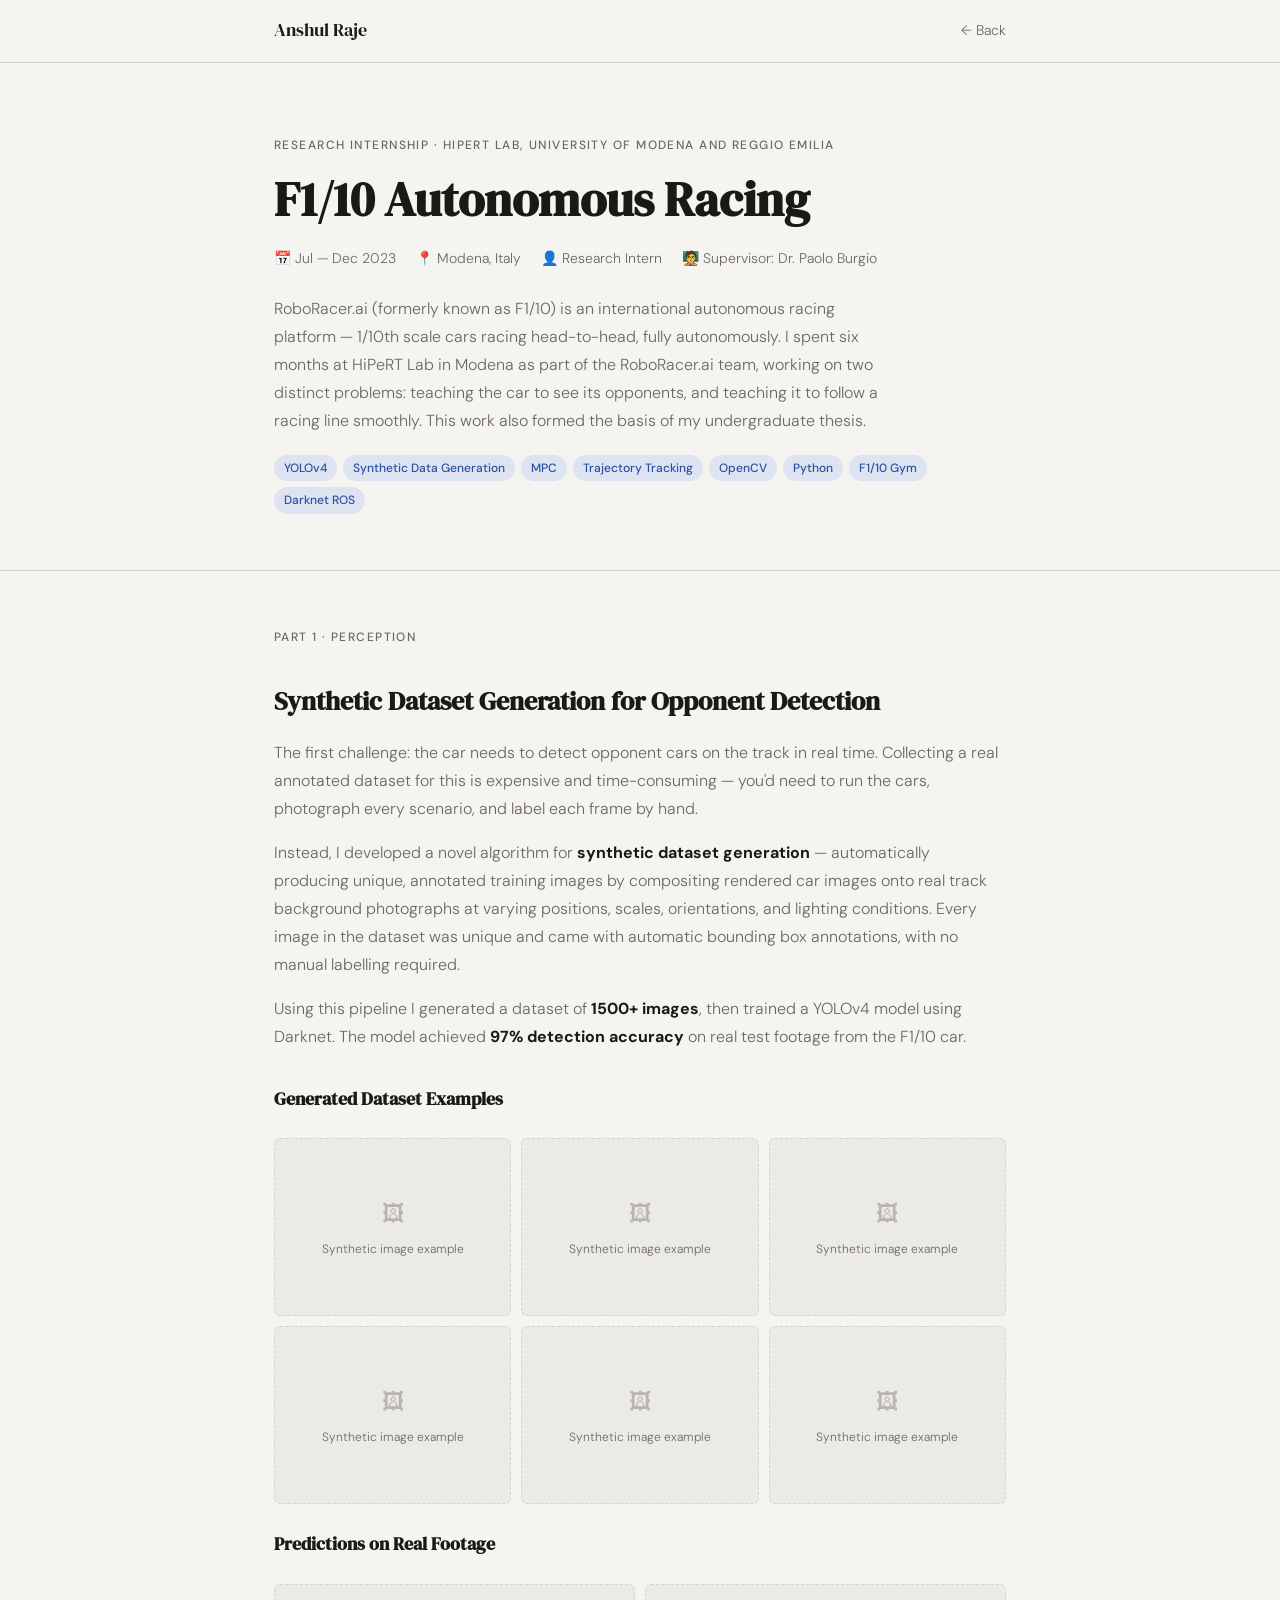
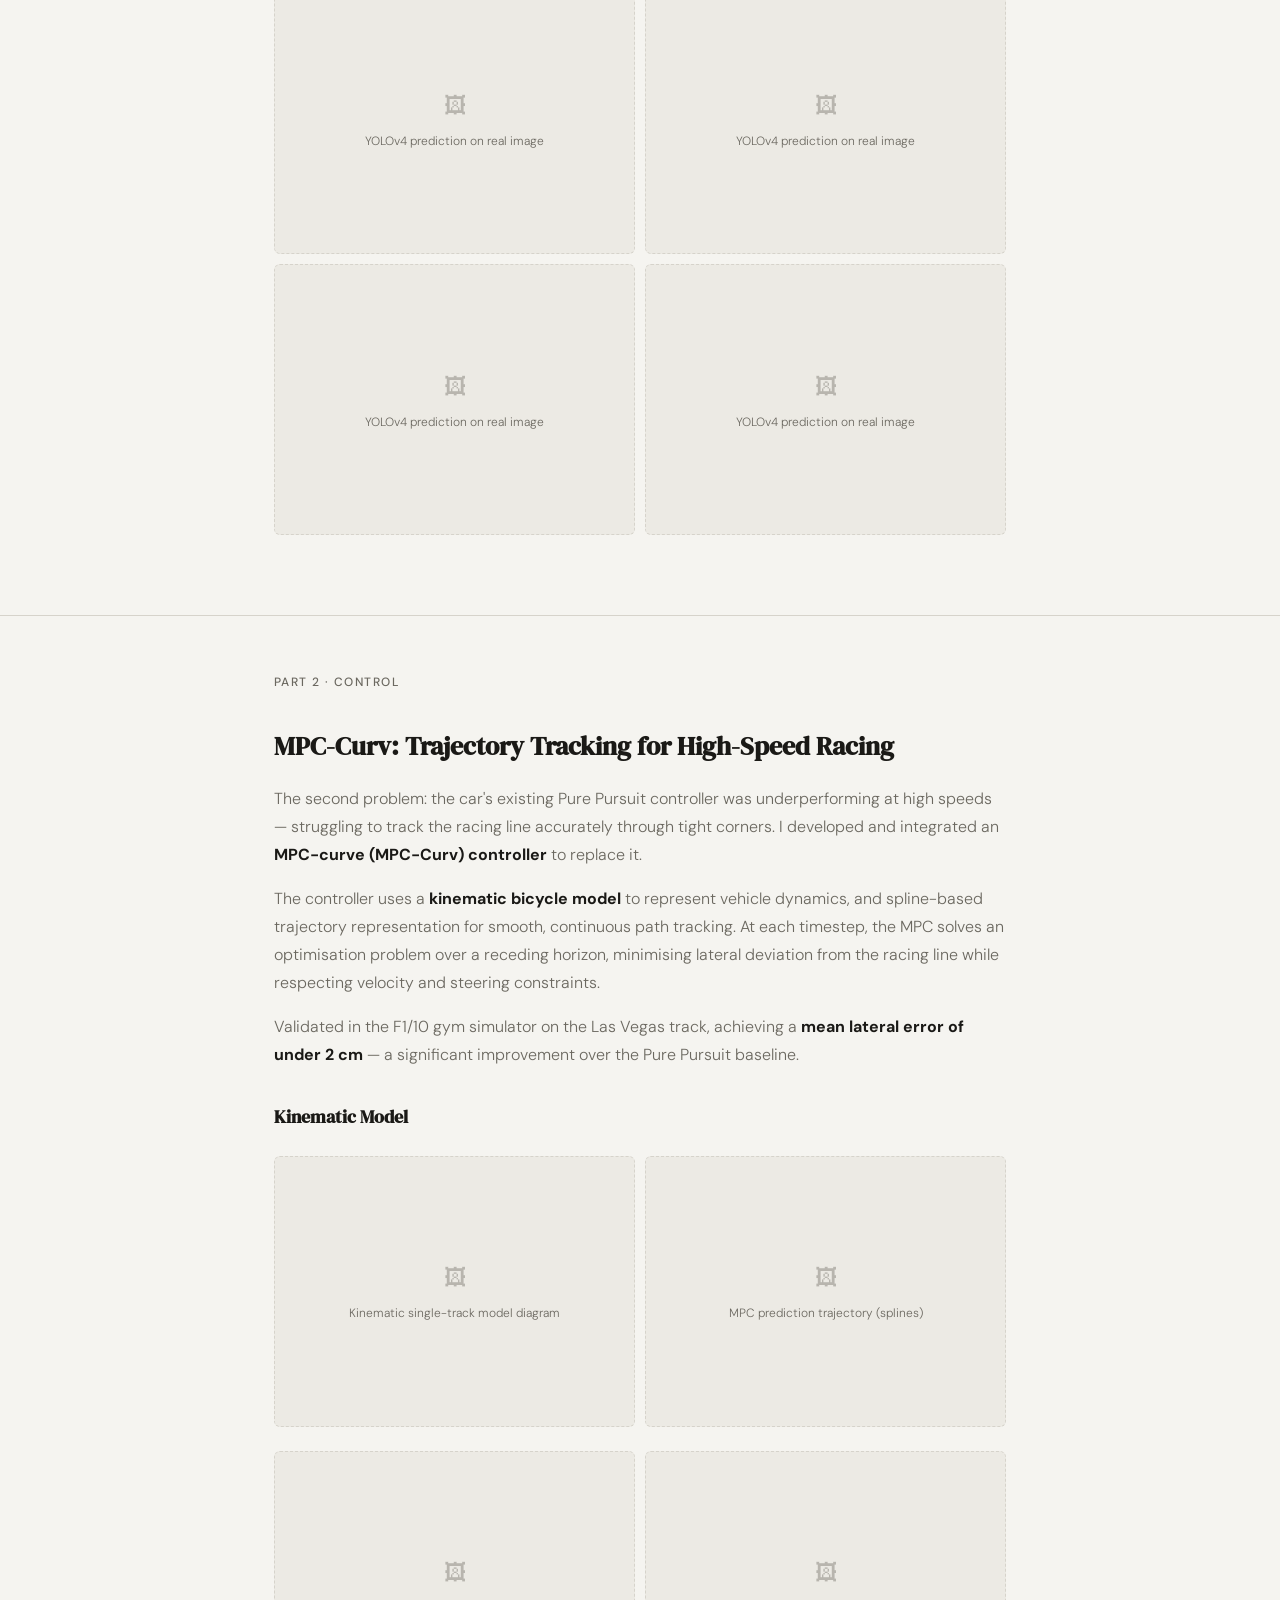
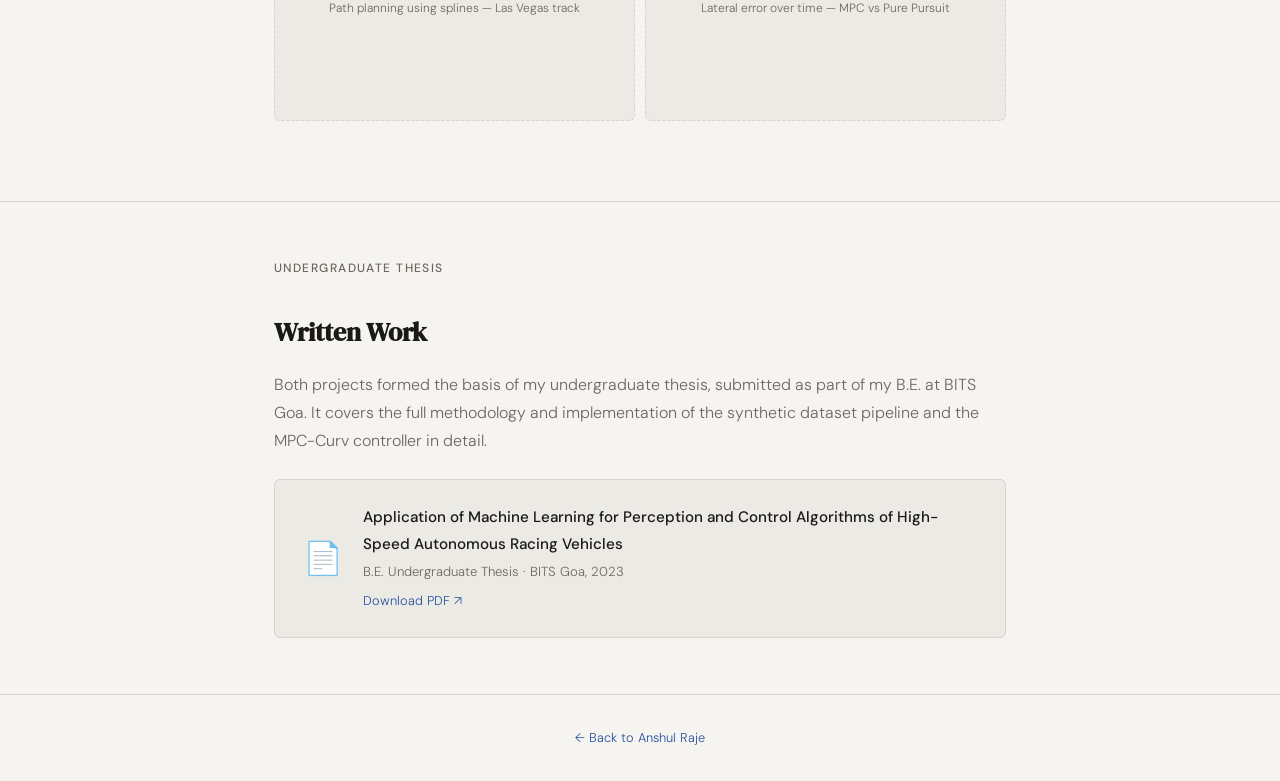
==== f110.html @ ed82abec "chore: add base f110.html" ====
<!DOCTYPE html>
<html lang="en">
<head>
  <meta charset="UTF-8" />
  <meta name="viewport" content="width=device-width, initial-scale=1.0" />
  <title>F1/10 Autonomous Racing · Anshul Raje</title>
  <link rel="preconnect" href="https://fonts.googleapis.com" />
  <link rel="preconnect" href="https://fonts.gstatic.com" crossorigin />
  <link href="https://fonts.googleapis.com/css2?family=DM+Serif+Display:ital@0;1&family=DM+Sans:wght@300;400;500&display=swap" rel="stylesheet" />
  <style>
    :root {
      --bg:       #f5f4f0;
      --surface:  #eceae4;
      --border:   #d6d3cb;
      --text:     #1a1916;
      --muted:    #6b6860;
      --accent:   #2a52a0;
      --accent-h: #1d3d7a;
      --tag-bg:   #dde3f0;
      --tag-fg:   #2a52a0;
      --radius:   6px;
    }
    @media (prefers-color-scheme: dark) {
      :root {
        --bg:       #141412;
        --surface:  #1e1d1a;
        --border:   #2e2d29;
        --text:     #edeae2;
        --muted:    #8a877e;
        --accent:   #6b93e8;
        --accent-h: #8aadf0;
        --tag-bg:   #1e2a42;
        --tag-fg:   #6b93e8;
      }
    }

    *, *::before, *::after { box-sizing: border-box; margin: 0; padding: 0; }
    html { scroll-behavior: smooth; }
    body {
      font-family: 'DM Sans', sans-serif;
      font-weight: 300;
      background: var(--bg);
      color: var(--text);
      line-height: 1.7;
      font-size: 16px;
    }
    a { color: var(--accent); text-decoration: none; }
    a:hover { color: var(--accent-h); text-decoration: underline; }

    .container { max-width: 780px; margin: 0 auto; padding: 0 24px; }

    /* NAV */
    nav {
      position: sticky; top: 0; z-index: 100;
      background: var(--bg);
      border-bottom: 1px solid var(--border);
      padding: 16px 0;
    }
    nav .container { display: flex; align-items: center; justify-content: space-between; }
    .nav-name {
      font-family: 'DM Serif Display', serif;
      font-size: 1.1rem; color: var(--text); text-decoration: none;
    }
    .nav-back { font-size: 0.875rem; color: var(--muted); text-decoration: none; transition: color 0.2s; }
    .nav-back:hover { color: var(--text); text-decoration: none; }

    /* HERO */
    .hero { padding: 72px 0 56px; border-bottom: 1px solid var(--border); }
    .hero-label {
      font-size: 0.75rem; font-weight: 500;
      letter-spacing: 0.12em; text-transform: uppercase;
      color: var(--muted); margin-bottom: 16px;
    }
    .hero h1 {
      font-family: 'DM Serif Display', serif;
      font-size: clamp(2rem, 5vw, 3rem);
      line-height: 1.15; margin-bottom: 20px;
    }
    .hero-meta {
      display: flex; flex-wrap: wrap; gap: 20px;
      font-size: 0.875rem; color: var(--muted); margin-bottom: 24px;
    }
    .hero-desc {
      max-width: 620px; color: var(--muted);
      font-size: 1rem; line-height: 1.75;
    }
    .tags { display: flex; flex-wrap: wrap; gap: 6px; margin-top: 20px; }
    .tag {
      font-size: 0.75rem; font-weight: 500;
      padding: 3px 10px; border-radius: 100px;
      background: var(--tag-bg); color: var(--tag-fg);
    }

    /* SECTIONS */
    section { padding: 56px 0; border-bottom: 1px solid var(--border); }
    .section-label {
      font-size: 0.75rem; font-weight: 500;
      letter-spacing: 0.12em; text-transform: uppercase;
      color: var(--muted); margin-bottom: 32px;
    }
    h2 {
      font-family: 'DM Serif Display', serif;
      font-size: 1.6rem; margin-bottom: 16px; color: var(--text);
    }
    h3 {
      font-family: 'DM Serif Display', serif;
      font-size: 1.15rem; margin-bottom: 10px; color: var(--text);
    }
    p { color: var(--muted); line-height: 1.75; margin-bottom: 16px; }
    p:last-child { margin-bottom: 0; }

    /* MEDIA GRID — 2 col */
    .media-grid {
      display: grid;
      grid-template-columns: 1fr 1fr;
      gap: 10px;
      margin: 24px 0;
    }
    @media (max-width: 520px) { .media-grid { grid-template-columns: 1fr; } }
    .media-grid-3 {
      display: grid;
      grid-template-columns: repeat(3, 1fr);
      gap: 10px;
      margin: 24px 0;
    }
    @media (max-width: 520px) { .media-grid-3 { grid-template-columns: repeat(2, 1fr); } }
    .media-placeholder {
      aspect-ratio: 4/3;
      background: var(--surface);
      border: 1px dashed var(--border);
      border-radius: var(--radius);
      display: flex; flex-direction: column;
      align-items: center; justify-content: center;
      gap: 6px;
      font-size: 0.75rem; color: var(--muted);
      text-align: center; padding: 16px;
    }
    .media-placeholder span { font-size: 1.4rem; opacity: 0.4; }
    .media-img {
      width: 100%; border-radius: var(--radius);
      border: 1px solid var(--border);
      object-fit: cover;
    }
    .media-caption {
      font-size: 0.78rem; color: var(--muted);
      text-align: center; margin-top: -4px; margin-bottom: 0;
      font-style: italic;
    }

    /* THESIS CARD */
    .thesis-card {
      display: flex; align-items: center; gap: 20px;
      background: var(--surface);
      border: 1px solid var(--border);
      border-radius: var(--radius);
      padding: 24px 28px;
      text-decoration: none; color: var(--text);
      transition: border-color 0.2s;
      margin-top: 24px;
    }
    .thesis-card:hover { border-color: var(--accent); text-decoration: none; color: var(--text); }
    .thesis-icon { font-size: 2rem; flex-shrink: 0; }
    .thesis-body {}
    .thesis-title { font-weight: 500; font-size: 0.95rem; color: var(--text); margin-bottom: 4px; }
    .thesis-sub { font-size: 0.82rem; color: var(--muted); margin: 0; }
    .thesis-link { font-size: 0.8rem; color: var(--accent); margin-top: 6px; margin-bottom: 0; }

    /* FOOTER */
    footer { padding: 32px 0; text-align: center; font-size: 0.8rem; color: var(--muted); }
  </style>
</head>
<body>

  <!-- NAV -->
  <nav>
    <div class="container">
      <a href="index.html" class="nav-name">Anshul Raje</a>
      <a href="index.html" class="nav-back">← Back</a>
    </div>
  </nav>

  <!-- HERO -->
  <div class="hero">
    <div class="container">
      <p class="hero-label">Research Internship · HiPeRT Lab, University of Modena and Reggio Emilia</p>
      <h1>F1/10 Autonomous Racing</h1>
      <div class="hero-meta">
        <span>📅 Jul — Dec 2023</span>
        <span>📍 Modena, Italy</span>
        <span>👤 Research Intern</span>
        <span>🧑‍🏫 Supervisor: Dr. Paolo Burgio</span>
      </div>
      <p class="hero-desc">
        RoboRacer.ai (formerly known as F1/10) is an international autonomous racing platform — 1/10th scale cars racing
        head-to-head, fully autonomously. I spent six months at HiPeRT Lab in Modena as
        part of the RoboRacer.ai team, working on two distinct problems: teaching the car
        to see its opponents, and teaching it to follow a racing line smoothly. This work
        also formed the basis of my undergraduate thesis.
      </p>
      <div class="tags">
        <span class="tag">YOLOv4</span>
        <span class="tag">Synthetic Data Generation</span>
        <span class="tag">MPC</span>
        <span class="tag">Trajectory Tracking</span>
        <span class="tag">OpenCV</span>
        <span class="tag">Python</span>
        <span class="tag">F1/10 Gym</span>
        <span class="tag">Darknet ROS</span>
      </div>
    </div>
  </div>

  <!-- SYNTHETIC DATASET -->
  <section id="perception">
    <div class="container">
      <p class="section-label">Part 1 · Perception</p>
      <h2>Synthetic Dataset Generation for Opponent Detection</h2>
      <p>
        The first challenge: the car needs to detect opponent cars on the track in real time.
        Collecting a real annotated dataset for this is expensive and time-consuming —
        you'd need to run the cars, photograph every scenario, and label each frame by hand.
      </p>
      <p>
        Instead, I developed a novel algorithm for <strong style="color:var(--text)">synthetic dataset generation</strong> —
        automatically producing unique, annotated training images by compositing rendered car
        images onto real track background photographs at varying positions, scales, orientations,
        and lighting conditions. Every image in the dataset was unique and came with automatic
        bounding box annotations, with no manual labelling required.
      </p>
      <p>
        Using this pipeline I generated a dataset of <strong style="color:var(--text)">1500+ images</strong>,
        then trained a YOLOv4 model using Darknet. The model achieved
        <strong style="color:var(--text)">97% detection accuracy</strong> on real test footage from the F1/10 car.
      </p>

      <h3 style="margin-top: 32px;">Generated Dataset Examples</h3>
      <div class="media-grid-3">
        <!-- Replace with: <img src="assets/images/f110/synth_1.jpg" alt="..." class="media-img"> -->
        <div class="media-placeholder"><span>🖼</span>Synthetic image example</div>
        <div class="media-placeholder"><span>🖼</span>Synthetic image example</div>
        <div class="media-placeholder"><span>🖼</span>Synthetic image example</div>
        <div class="media-placeholder"><span>🖼</span>Synthetic image example</div>
        <div class="media-placeholder"><span>🖼</span>Synthetic image example</div>
        <div class="media-placeholder"><span>🖼</span>Synthetic image example</div>
      </div>

      <h3>Predictions on Real Footage</h3>
      <div class="media-grid">
        <!-- Replace with real prediction images -->
        <div class="media-placeholder"><span>🖼</span>YOLOv4 prediction on real image</div>
        <div class="media-placeholder"><span>🖼</span>YOLOv4 prediction on real image</div>
        <div class="media-placeholder"><span>🖼</span>YOLOv4 prediction on real image</div>
        <div class="media-placeholder"><span>🖼</span>YOLOv4 prediction on real image</div>
      </div>
    </div>
  </section>

  <!-- MPC -->
  <section id="control">
    <div class="container">
      <p class="section-label">Part 2 · Control</p>
      <h2>MPC-Curv: Trajectory Tracking for High-Speed Racing</h2>
      <p>
        The second problem: the car's existing Pure Pursuit controller was underperforming
        at high speeds — struggling to track the racing line accurately through tight corners.
        I developed and integrated an <strong style="color:var(--text)">MPC-curve (MPC-Curv) controller</strong>
        to replace it.
      </p>
      <p>
        The controller uses a <strong style="color:var(--text)">kinematic bicycle model</strong> to
        represent vehicle dynamics, and spline-based trajectory representation for smooth,
        continuous path tracking. At each timestep, the MPC solves an optimisation problem
        over a receding horizon, minimising lateral deviation from the racing line while
        respecting velocity and steering constraints.
      </p>
      <p>
        Validated in the F1/10 gym simulator on the Las Vegas track, achieving a
        <strong style="color:var(--text)">mean lateral error of under 2 cm</strong> — a significant
        improvement over the Pure Pursuit baseline.
      </p>

      <h3 style="margin-top: 32px;">Kinematic Model</h3>
      <div class="media-grid">
        <!-- Replace with: <img src="assets/images/f110/kinematic_model.png" alt="Kinematic bicycle model" class="media-img"> -->
        <div class="media-placeholder"><span>🖼</span>Kinematic single-track model diagram</div>
        <div class="media-placeholder"><span>🖼</span>MPC prediction trajectory (splines)</div>
      </div>
      <div class="media-grid">
        <div>
          <div class="media-placeholder"><span>🖼</span>Path planning using splines — Las Vegas track</div>
        </div>
        <div>
          <div class="media-placeholder"><span>🖼</span>Lateral error over time — MPC vs Pure Pursuit</div>
        </div>
      </div>
    </div>
  </section>

  <!-- THESIS -->
  <section id="thesis">
    <div class="container">
      <p class="section-label">Undergraduate Thesis</p>
      <h2>Written Work</h2>
      <p>
        Both projects formed the basis of my undergraduate thesis, submitted as part of my
        B.E. at BITS Goa. It covers the full methodology and implementation of the
        synthetic dataset pipeline and the MPC-Curv controller in detail.
      </p>
      <a href="https://anshulraje.weebly.com/uploads/1/4/3/4/143447269/thesis_report_2020aats1024g.pdf"
         target="_blank" class="thesis-card">
        <div class="thesis-icon">📄</div>
        <div class="thesis-body">
          <p class="thesis-title">Application of Machine Learning for Perception and Control Algorithms of High-Speed Autonomous Racing Vehicles</p>
          <p class="thesis-sub">B.E. Undergraduate Thesis · BITS Goa, 2023</p>
          <p class="thesis-link">Download PDF ↗</p>
        </div>
      </a>
    </div>
  </section>

  <!-- FOOTER -->
  <footer>
    <div class="container">
      <p><a href="index.html">← Back to Anshul Raje</a></p>
    </div>
  </footer>

</body>
</html>
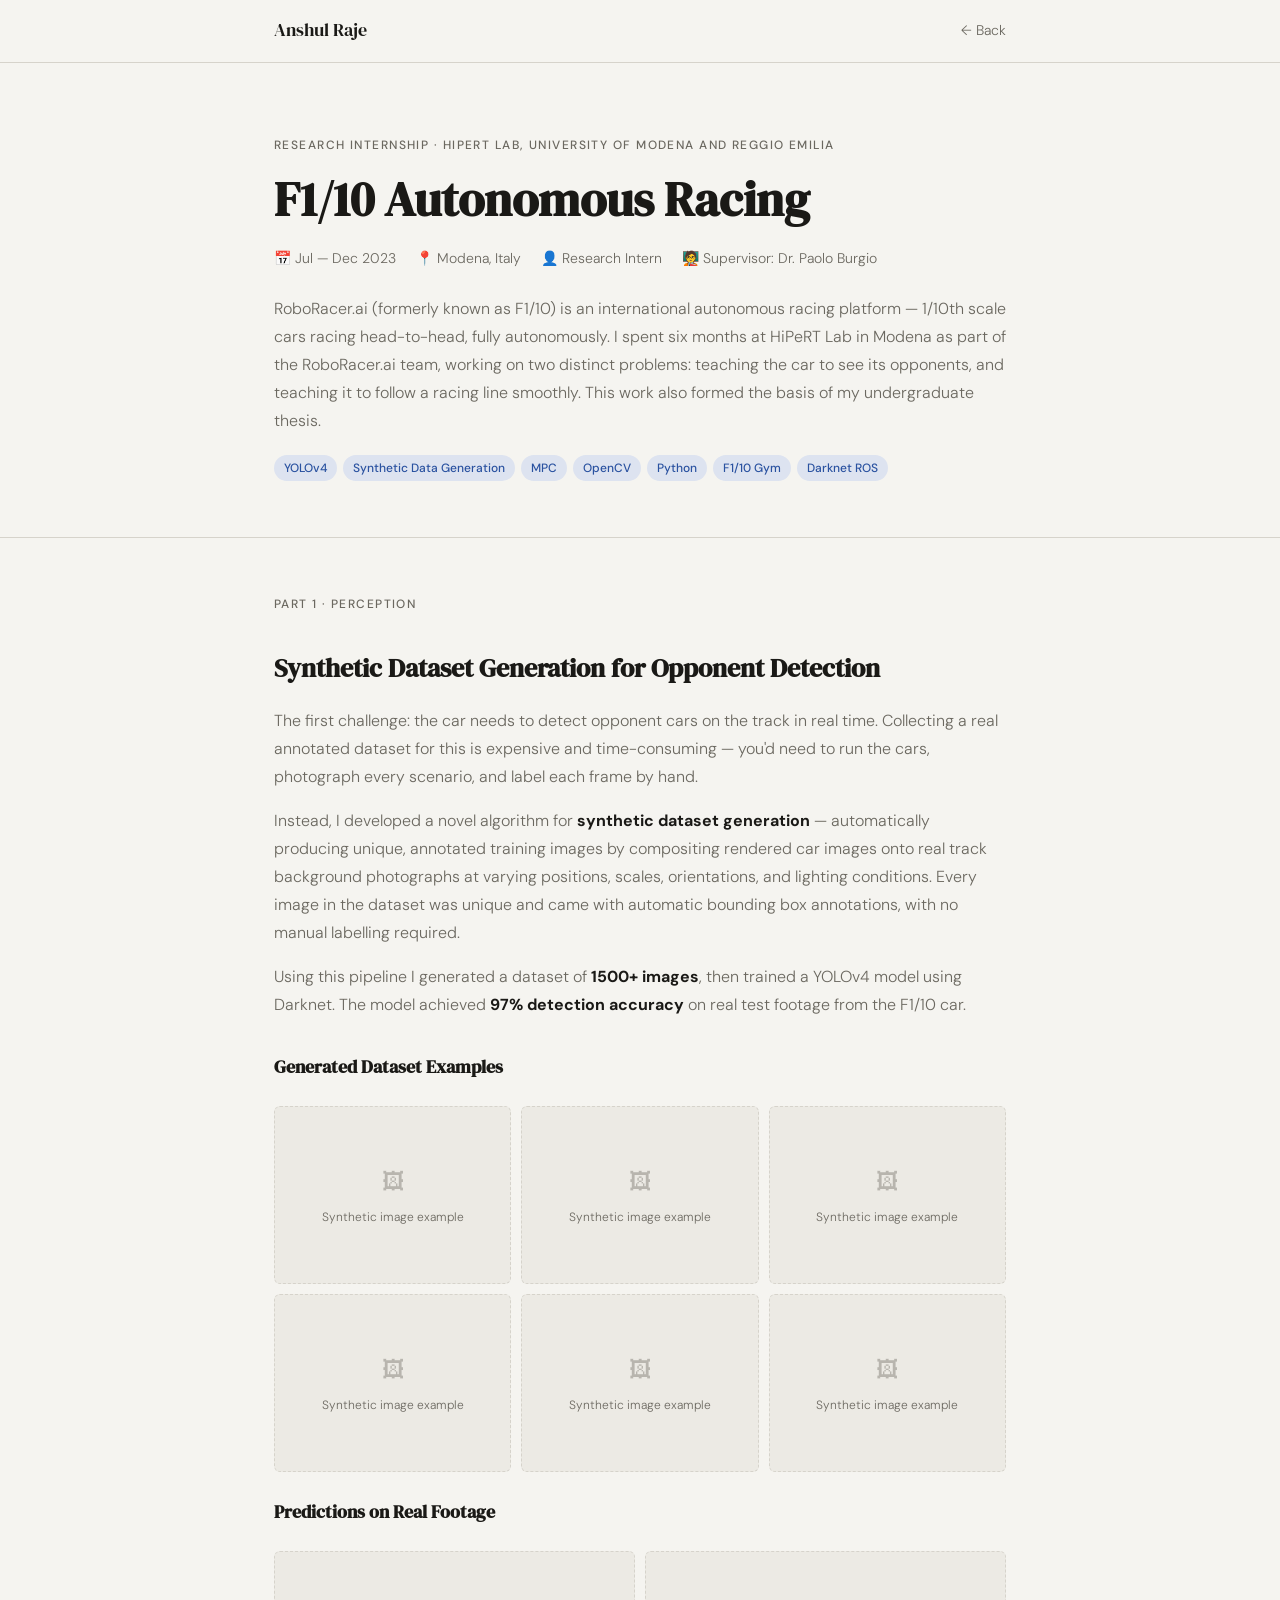
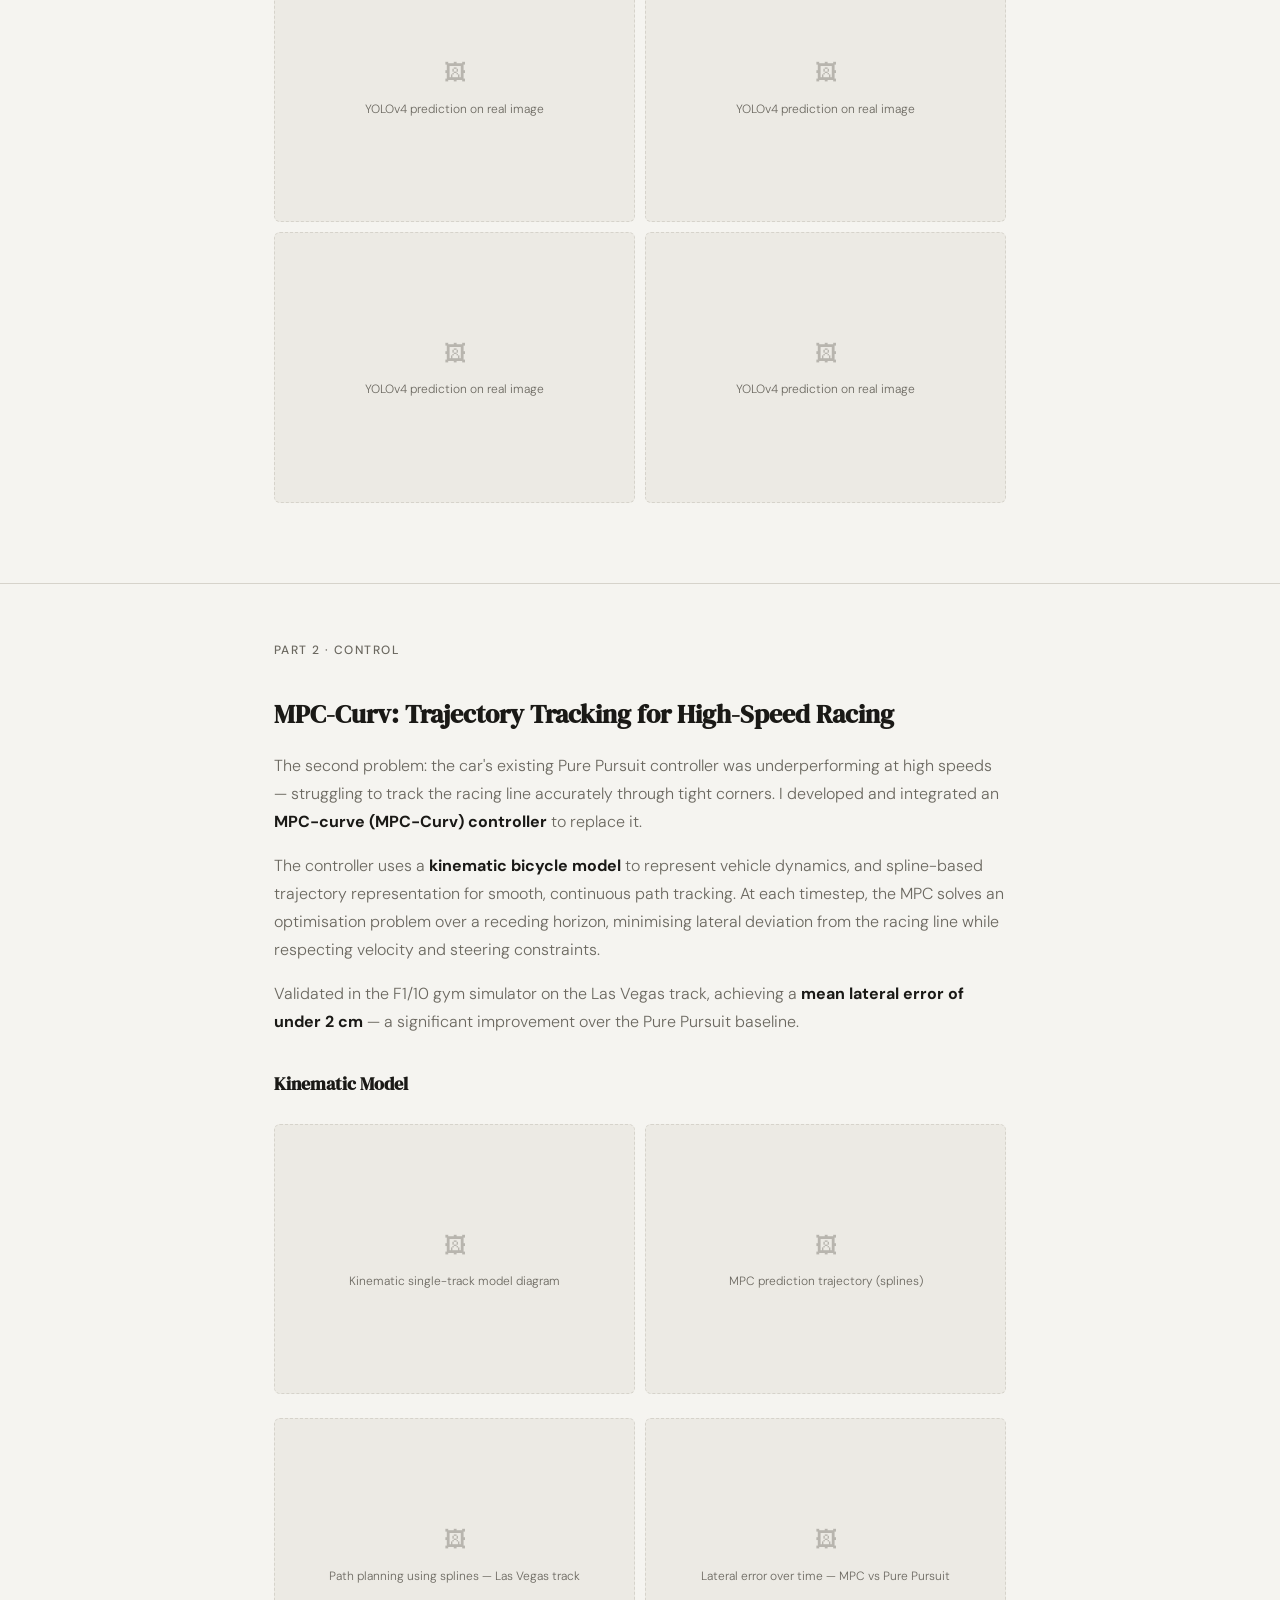
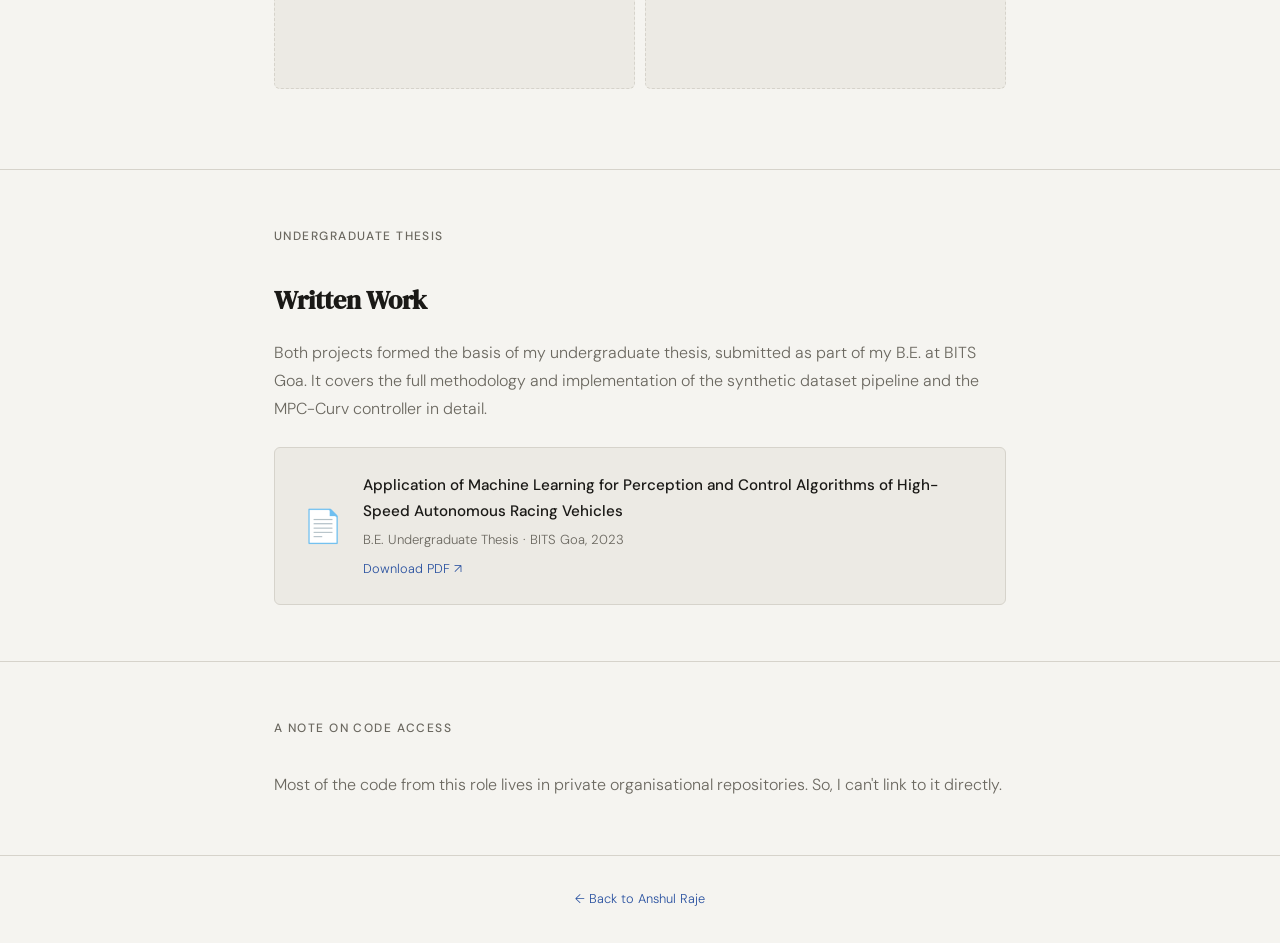
==== commit 53112f14: "chore: add base strider.html chore: update hero, add code access footnote and latest resume" ====
--- a/f110.html
+++ b/f110.html
@@ -81,7 +81,7 @@
       font-size: 0.875rem; color: var(--muted); margin-bottom: 24px;
     }
     .hero-desc {
-      max-width: 620px; color: var(--muted);
+      max-width: 780px; color: var(--muted);
       font-size: 1rem; line-height: 1.75;
     }
     .tags { display: flex; flex-wrap: wrap; gap: 6px; margin-top: 20px; }
@@ -201,7 +201,6 @@
         <span class="tag">YOLOv4</span>
         <span class="tag">Synthetic Data Generation</span>
         <span class="tag">MPC</span>
-        <span class="tag">Trajectory Tracking</span>
         <span class="tag">OpenCV</span>
         <span class="tag">Python</span>
         <span class="tag">F1/10 Gym</span>
@@ -306,7 +305,7 @@
         B.E. at BITS Goa. It covers the full methodology and implementation of the
         synthetic dataset pipeline and the MPC-Curv controller in detail.
       </p>
-      <a href="https://anshulraje.weebly.com/uploads/1/4/3/4/143447269/thesis_report_2020aats1024g.pdf"
+      <a href="assets/f110/docs/thesis_report_2020aats1024g.pdf"
          target="_blank" class="thesis-card">
         <div class="thesis-icon">📄</div>
         <div class="thesis-body">
@@ -318,6 +317,17 @@
     </div>
   </section>
 
+  <!-- FOOTNOTE -->
+  <section id="note">
+    <div class="container">
+      <p class="section-label">A Note on Code Access</p>
+      <p style="max-width: 780px;">
+        Most of the code from this role lives in private organisational repositories. So, I can't 
+        link to it directly.
+      </p>
+    </div>
+  </section>
+
   <!-- FOOTER -->
   <footer>
     <div class="container">
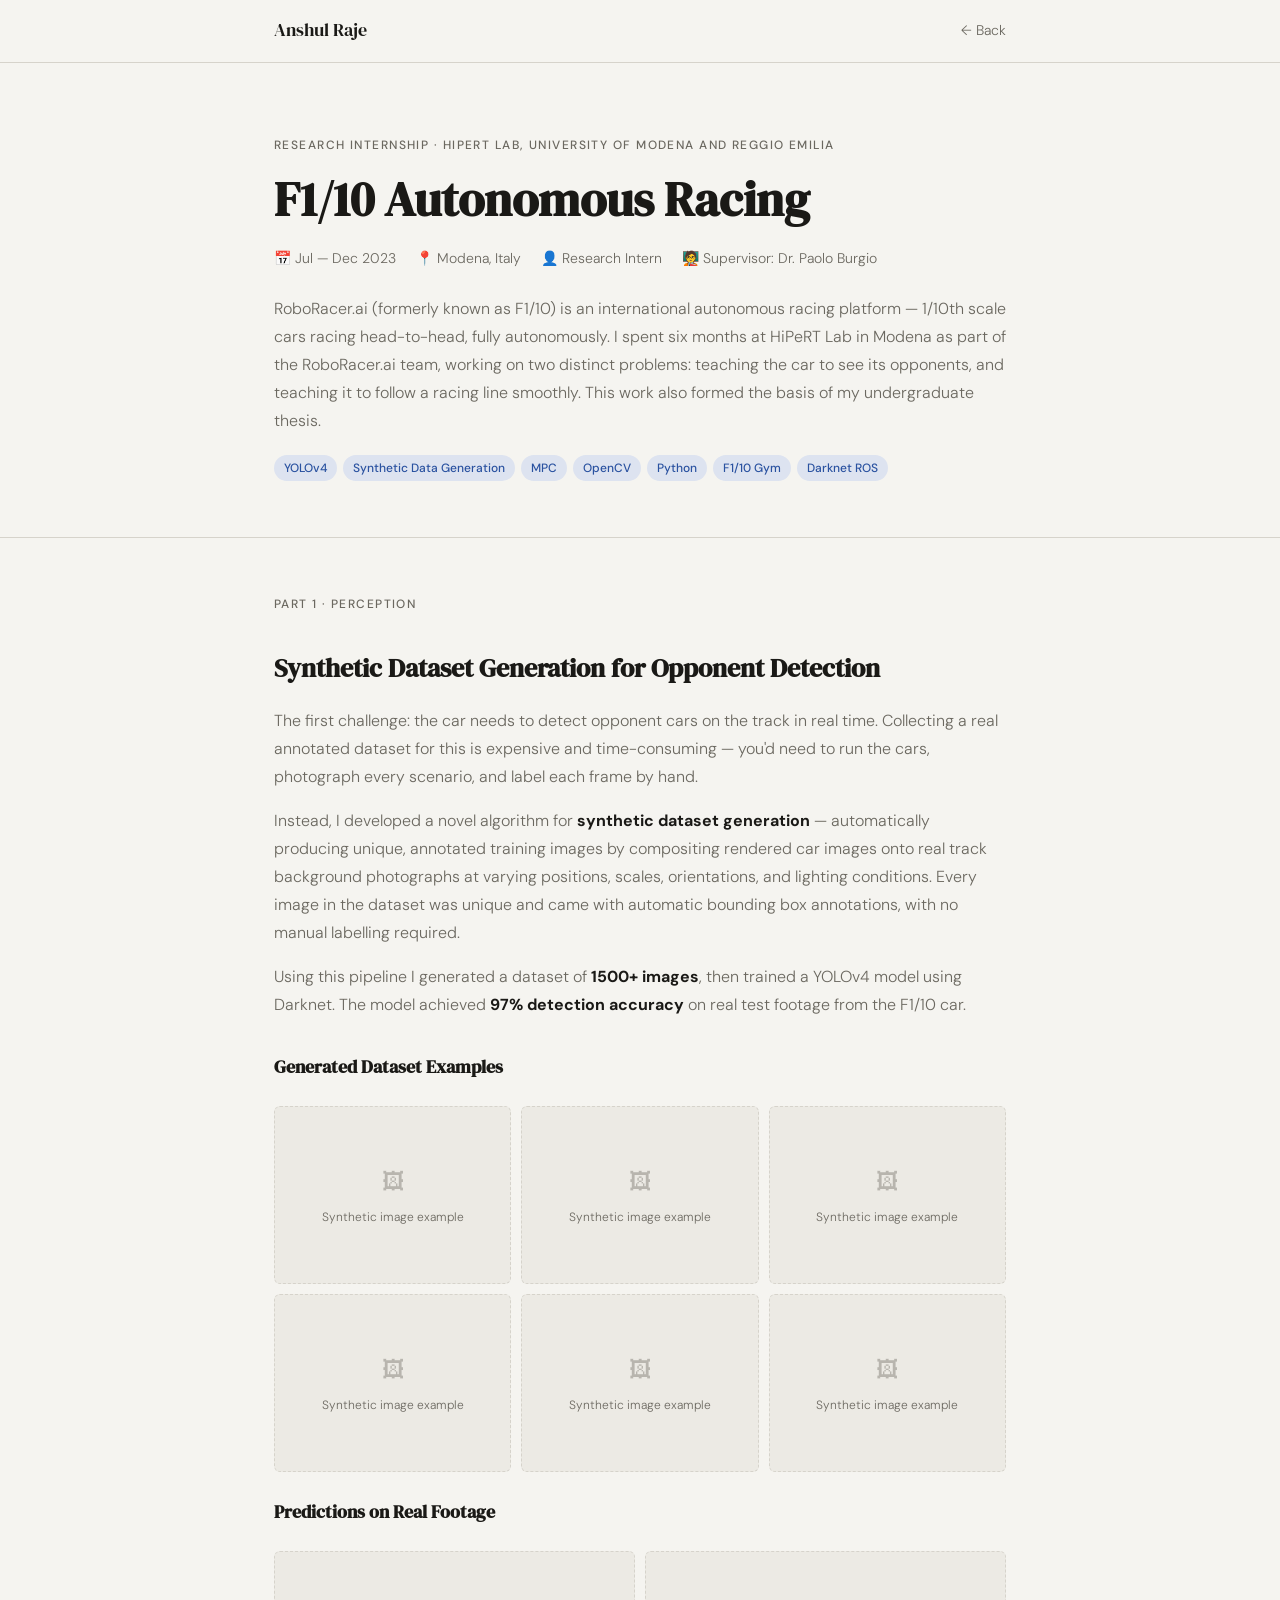
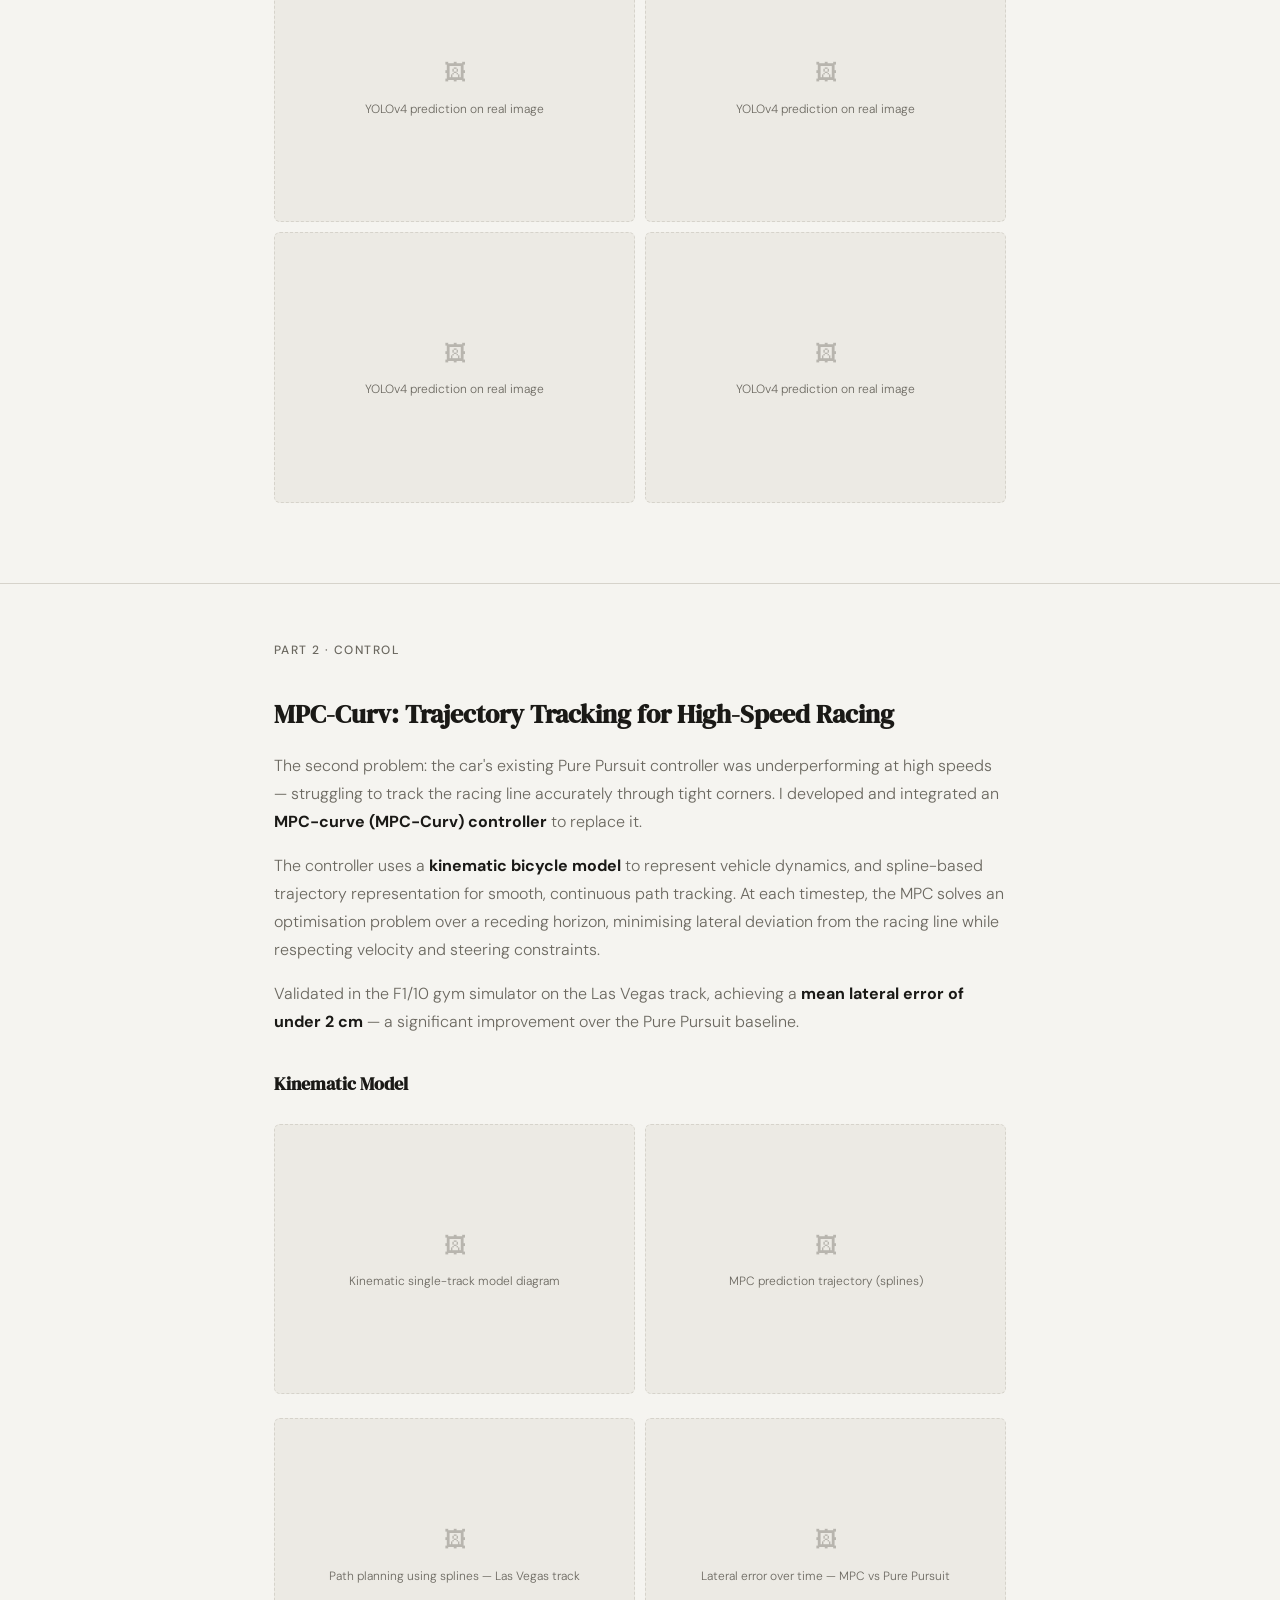
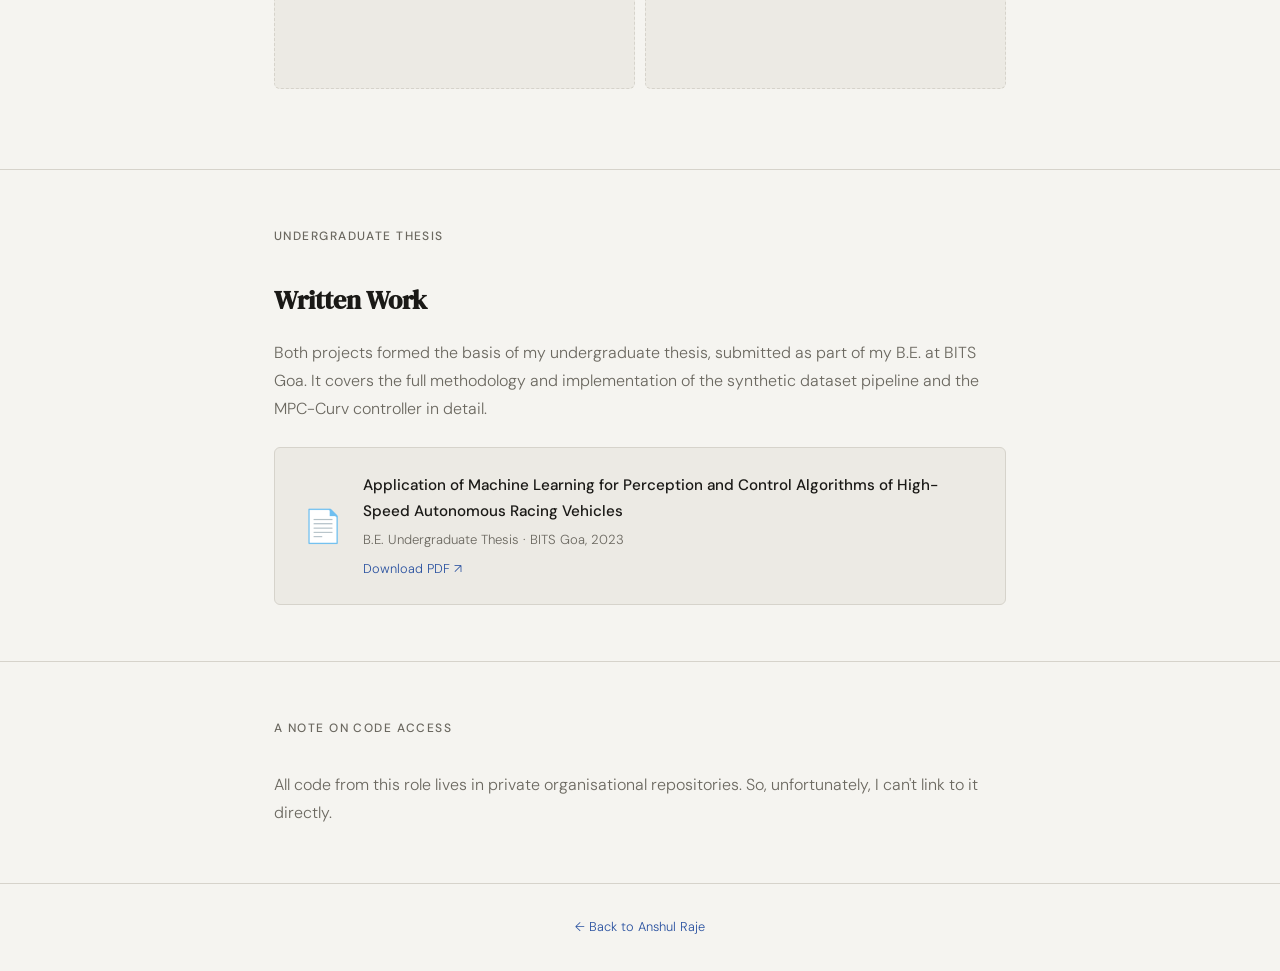
==== commit 765e17bb: "feat: add kratos assets and re-structure page" ====
--- a/f110.html
+++ b/f110.html
@@ -1,41 +1,55 @@
 <!DOCTYPE html>
 <html lang="en">
+
 <head>
   <meta charset="UTF-8" />
   <meta name="viewport" content="width=device-width, initial-scale=1.0" />
   <title>F1/10 Autonomous Racing · Anshul Raje</title>
   <link rel="preconnect" href="https://fonts.googleapis.com" />
   <link rel="preconnect" href="https://fonts.gstatic.com" crossorigin />
-  <link href="https://fonts.googleapis.com/css2?family=DM+Serif+Display:ital@0;1&family=DM+Sans:wght@300;400;500&display=swap" rel="stylesheet" />
+  <link
+    href="https://fonts.googleapis.com/css2?family=DM+Serif+Display:ital@0;1&family=DM+Sans:wght@300;400;500&display=swap"
+    rel="stylesheet" />
   <style>
     :root {
-      --bg:       #f5f4f0;
-      --surface:  #eceae4;
-      --border:   #d6d3cb;
-      --text:     #1a1916;
-      --muted:    #6b6860;
-      --accent:   #2a52a0;
+      --bg: #f5f4f0;
+      --surface: #eceae4;
+      --border: #d6d3cb;
+      --text: #1a1916;
+      --muted: #6b6860;
+      --accent: #2a52a0;
       --accent-h: #1d3d7a;
-      --tag-bg:   #dde3f0;
-      --tag-fg:   #2a52a0;
-      --radius:   6px;
-    }
+      --tag-bg: #dde3f0;
+      --tag-fg: #2a52a0;
+      --radius: 6px;
+    }
+
     @media (prefers-color-scheme: dark) {
       :root {
-        --bg:       #141412;
-        --surface:  #1e1d1a;
-        --border:   #2e2d29;
-        --text:     #edeae2;
-        --muted:    #8a877e;
-        --accent:   #6b93e8;
+        --bg: #141412;
+        --surface: #1e1d1a;
+        --border: #2e2d29;
+        --text: #edeae2;
+        --muted: #8a877e;
+        --accent: #6b93e8;
         --accent-h: #8aadf0;
-        --tag-bg:   #1e2a42;
-        --tag-fg:   #6b93e8;
+        --tag-bg: #1e2a42;
+        --tag-fg: #6b93e8;
       }
     }
 
-    *, *::before, *::after { box-sizing: border-box; margin: 0; padding: 0; }
-    html { scroll-behavior: smooth; }
+    *,
+    *::before,
+    *::after {
+      box-sizing: border-box;
+      margin: 0;
+      padding: 0;
+    }
+
+    html {
+      scroll-behavior: smooth;
+    }
+
     body {
       font-family: 'DM Sans', sans-serif;
       font-weight: 300;
@@ -44,70 +58,150 @@
       line-height: 1.7;
       font-size: 16px;
     }
-    a { color: var(--accent); text-decoration: none; }
-    a:hover { color: var(--accent-h); text-decoration: underline; }
-
-    .container { max-width: 780px; margin: 0 auto; padding: 0 24px; }
+
+    a {
+      color: var(--accent);
+      text-decoration: none;
+    }
+
+    a:hover {
+      color: var(--accent-h);
+      text-decoration: underline;
+    }
+
+    .container {
+      max-width: 780px;
+      margin: 0 auto;
+      padding: 0 24px;
+    }
 
     /* NAV */
     nav {
-      position: sticky; top: 0; z-index: 100;
+      position: sticky;
+      top: 0;
+      z-index: 100;
       background: var(--bg);
       border-bottom: 1px solid var(--border);
       padding: 16px 0;
     }
-    nav .container { display: flex; align-items: center; justify-content: space-between; }
+
+    nav .container {
+      display: flex;
+      align-items: center;
+      justify-content: space-between;
+    }
+
     .nav-name {
       font-family: 'DM Serif Display', serif;
-      font-size: 1.1rem; color: var(--text); text-decoration: none;
-    }
-    .nav-back { font-size: 0.875rem; color: var(--muted); text-decoration: none; transition: color 0.2s; }
-    .nav-back:hover { color: var(--text); text-decoration: none; }
+      font-size: 1.1rem;
+      color: var(--text);
+      text-decoration: none;
+    }
+
+    .nav-back {
+      font-size: 0.875rem;
+      color: var(--muted);
+      text-decoration: none;
+      transition: color 0.2s;
+    }
+
+    .nav-back:hover {
+      color: var(--text);
+      text-decoration: none;
+    }
 
     /* HERO */
-    .hero { padding: 72px 0 56px; border-bottom: 1px solid var(--border); }
+    .hero {
+      padding: 72px 0 56px;
+      border-bottom: 1px solid var(--border);
+    }
+
     .hero-label {
-      font-size: 0.75rem; font-weight: 500;
-      letter-spacing: 0.12em; text-transform: uppercase;
-      color: var(--muted); margin-bottom: 16px;
-    }
+      font-size: 0.75rem;
+      font-weight: 500;
+      letter-spacing: 0.12em;
+      text-transform: uppercase;
+      color: var(--muted);
+      margin-bottom: 16px;
+    }
+
     .hero h1 {
       font-family: 'DM Serif Display', serif;
       font-size: clamp(2rem, 5vw, 3rem);
-      line-height: 1.15; margin-bottom: 20px;
-    }
+      line-height: 1.15;
+      margin-bottom: 20px;
+    }
+
     .hero-meta {
-      display: flex; flex-wrap: wrap; gap: 20px;
-      font-size: 0.875rem; color: var(--muted); margin-bottom: 24px;
-    }
+      display: flex;
+      flex-wrap: wrap;
+      gap: 20px;
+      font-size: 0.875rem;
+      color: var(--muted);
+      margin-bottom: 24px;
+    }
+
     .hero-desc {
-      max-width: 780px; color: var(--muted);
-      font-size: 1rem; line-height: 1.75;
-    }
-    .tags { display: flex; flex-wrap: wrap; gap: 6px; margin-top: 20px; }
+      max-width: 780px;
+      color: var(--muted);
+      font-size: 1rem;
+      line-height: 1.75;
+    }
+
+    .tags {
+      display: flex;
+      flex-wrap: wrap;
+      gap: 6px;
+      margin-top: 20px;
+    }
+
     .tag {
-      font-size: 0.75rem; font-weight: 500;
-      padding: 3px 10px; border-radius: 100px;
-      background: var(--tag-bg); color: var(--tag-fg);
+      font-size: 0.75rem;
+      font-weight: 500;
+      padding: 3px 10px;
+      border-radius: 100px;
+      background: var(--tag-bg);
+      color: var(--tag-fg);
     }
 
     /* SECTIONS */
-    section { padding: 56px 0; border-bottom: 1px solid var(--border); }
+    section {
+      padding: 56px 0;
+      border-bottom: 1px solid var(--border);
+    }
+
     .section-label {
-      font-size: 0.75rem; font-weight: 500;
-      letter-spacing: 0.12em; text-transform: uppercase;
-      color: var(--muted); margin-bottom: 32px;
-    }
+      font-size: 0.75rem;
+      font-weight: 500;
+      letter-spacing: 0.12em;
+      text-transform: uppercase;
+      color: var(--muted);
+      margin-bottom: 32px;
+    }
+
     h2 {
       font-family: 'DM Serif Display', serif;
-      font-size: 1.6rem; margin-bottom: 16px; color: var(--text);
-    }
+      font-size: 1.6rem;
+      margin-bottom: 16px;
+      color: var(--text);
+    }
+
     h3 {
       font-family: 'DM Serif Display', serif;
-      font-size: 1.15rem; margin-bottom: 10px; color: var(--text);
-    }
-    p { color: var(--muted); line-height: 1.75; margin-bottom: 16px; }
-    p:last-child { margin-bottom: 0; }
+      font-size: 1.15rem;
+      margin-bottom: 10px;
+      color: var(--text);
+    }
+
+    p {
+      color: var(--muted);
+      line-height: 1.75;
+      margin-bottom: 16px;
+    }
+
+    p:last-child {
+      margin-bottom: 0;
+    }
 
     /* MEDIA GRID — 2 col */
     .media-grid {
@@ -116,59 +210,121 @@
       gap: 10px;
       margin: 24px 0;
     }
-    @media (max-width: 520px) { .media-grid { grid-template-columns: 1fr; } }
+
+    @media (max-width: 520px) {
+      .media-grid {
+        grid-template-columns: 1fr;
+      }
+    }
+
     .media-grid-3 {
       display: grid;
       grid-template-columns: repeat(3, 1fr);
       gap: 10px;
       margin: 24px 0;
     }
-    @media (max-width: 520px) { .media-grid-3 { grid-template-columns: repeat(2, 1fr); } }
+
+    @media (max-width: 520px) {
+      .media-grid-3 {
+        grid-template-columns: repeat(2, 1fr);
+      }
+    }
+
     .media-placeholder {
       aspect-ratio: 4/3;
       background: var(--surface);
       border: 1px dashed var(--border);
       border-radius: var(--radius);
-      display: flex; flex-direction: column;
-      align-items: center; justify-content: center;
+      display: flex;
+      flex-direction: column;
+      align-items: center;
+      justify-content: center;
       gap: 6px;
-      font-size: 0.75rem; color: var(--muted);
-      text-align: center; padding: 16px;
-    }
-    .media-placeholder span { font-size: 1.4rem; opacity: 0.4; }
+      font-size: 0.75rem;
+      color: var(--muted);
+      text-align: center;
+      padding: 16px;
+    }
+
+    .media-placeholder span {
+      font-size: 1.4rem;
+      opacity: 0.4;
+    }
+
     .media-img {
-      width: 100%; border-radius: var(--radius);
+      width: 100%;
+      border-radius: var(--radius);
       border: 1px solid var(--border);
       object-fit: cover;
     }
+
     .media-caption {
-      font-size: 0.78rem; color: var(--muted);
-      text-align: center; margin-top: -4px; margin-bottom: 0;
+      font-size: 0.78rem;
+      color: var(--muted);
+      text-align: center;
+      margin-top: -4px;
+      margin-bottom: 0;
       font-style: italic;
     }
 
     /* THESIS CARD */
     .thesis-card {
-      display: flex; align-items: center; gap: 20px;
+      display: flex;
+      align-items: center;
+      gap: 20px;
       background: var(--surface);
       border: 1px solid var(--border);
       border-radius: var(--radius);
       padding: 24px 28px;
-      text-decoration: none; color: var(--text);
+      text-decoration: none;
+      color: var(--text);
       transition: border-color 0.2s;
       margin-top: 24px;
     }
-    .thesis-card:hover { border-color: var(--accent); text-decoration: none; color: var(--text); }
-    .thesis-icon { font-size: 2rem; flex-shrink: 0; }
+
+    .thesis-card:hover {
+      border-color: var(--accent);
+      text-decoration: none;
+      color: var(--text);
+    }
+
+    .thesis-icon {
+      font-size: 2rem;
+      flex-shrink: 0;
+    }
+
     .thesis-body {}
-    .thesis-title { font-weight: 500; font-size: 0.95rem; color: var(--text); margin-bottom: 4px; }
-    .thesis-sub { font-size: 0.82rem; color: var(--muted); margin: 0; }
-    .thesis-link { font-size: 0.8rem; color: var(--accent); margin-top: 6px; margin-bottom: 0; }
+
+    .thesis-title {
+      font-weight: 500;
+      font-size: 0.95rem;
+      color: var(--text);
+      margin-bottom: 4px;
+    }
+
+    .thesis-sub {
+      font-size: 0.82rem;
+      color: var(--muted);
+      margin: 0;
+    }
+
+    .thesis-link {
+      font-size: 0.8rem;
+      color: var(--accent);
+      margin-top: 6px;
+      margin-bottom: 0;
+    }
 
     /* FOOTER */
-    footer { padding: 32px 0; text-align: center; font-size: 0.8rem; color: var(--muted); }
+    footer {
+      padding: 32px 0;
+      text-align: center;
+      font-size: 0.8rem;
+      color: var(--muted);
+    }
   </style>
 </head>
+
 <body>
 
   <!-- NAV -->
@@ -220,7 +376,8 @@
         you'd need to run the cars, photograph every scenario, and label each frame by hand.
       </p>
       <p>
-        Instead, I developed a novel algorithm for <strong style="color:var(--text)">synthetic dataset generation</strong> —
+        Instead, I developed a novel algorithm for <strong style="color:var(--text)">synthetic dataset
+          generation</strong> —
         automatically producing unique, annotated training images by compositing rendered car
         images onto real track background photographs at varying positions, scales, orientations,
         and lighting conditions. Every image in the dataset was unique and came with automatic
@@ -305,11 +462,11 @@
         B.E. at BITS Goa. It covers the full methodology and implementation of the
         synthetic dataset pipeline and the MPC-Curv controller in detail.
       </p>
-      <a href="assets/f110/docs/thesis_report_2020aats1024g.pdf"
-         target="_blank" class="thesis-card">
+      <a href="assets/f110/thesis_report_2020aats1024g.pdf" target="_blank" class="thesis-card">
         <div class="thesis-icon">📄</div>
         <div class="thesis-body">
-          <p class="thesis-title">Application of Machine Learning for Perception and Control Algorithms of High-Speed Autonomous Racing Vehicles</p>
+          <p class="thesis-title">Application of Machine Learning for Perception and Control Algorithms of High-Speed
+            Autonomous Racing Vehicles</p>
           <p class="thesis-sub">B.E. Undergraduate Thesis · BITS Goa, 2023</p>
           <p class="thesis-link">Download PDF ↗</p>
         </div>
@@ -321,8 +478,8 @@
   <section id="note">
     <div class="container">
       <p class="section-label">A Note on Code Access</p>
-      <p style="max-width: 780px;">
-        Most of the code from this role lives in private organisational repositories. So, I can't 
+      <p style="max-width: 1200px;">
+        All code from this role lives in private organisational repositories. So, unfortunately, I can't
         link to it directly.
       </p>
     </div>
@@ -336,4 +493,5 @@
   </footer>
 
 </body>
+
 </html>
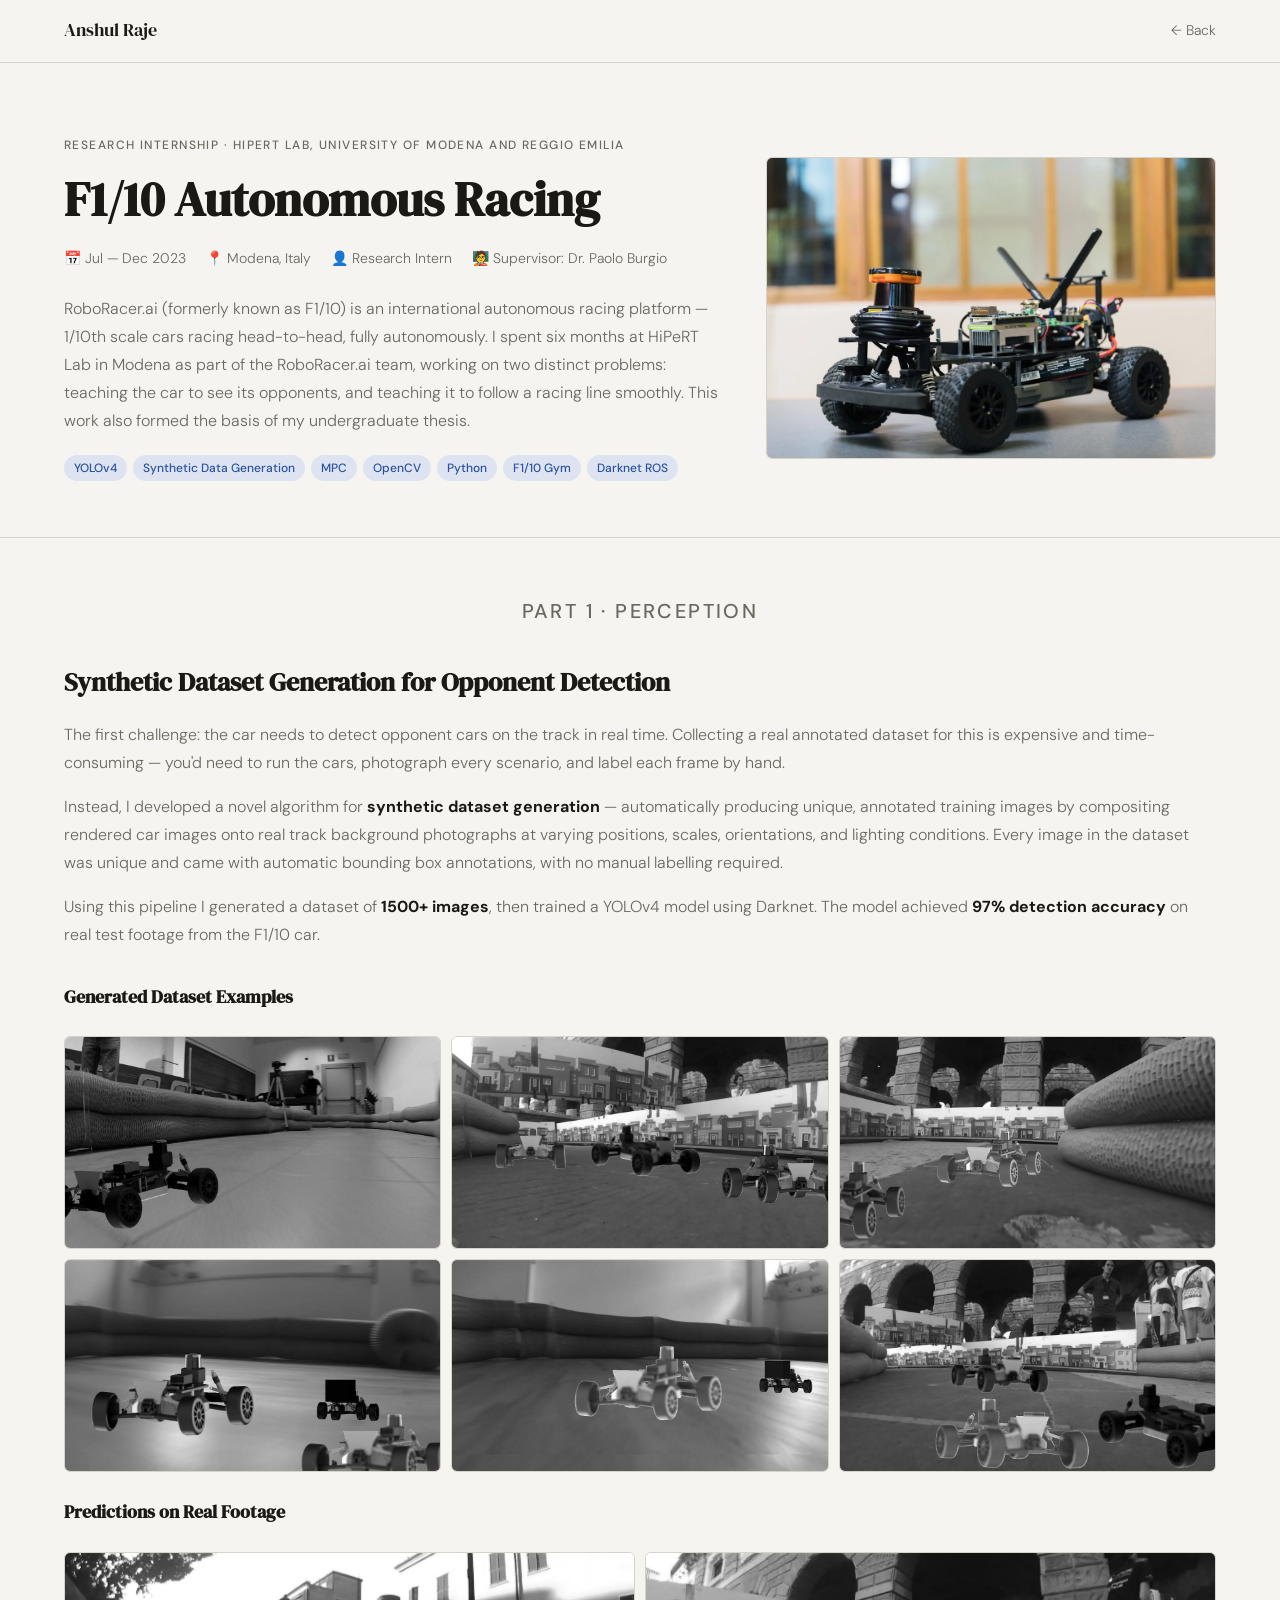
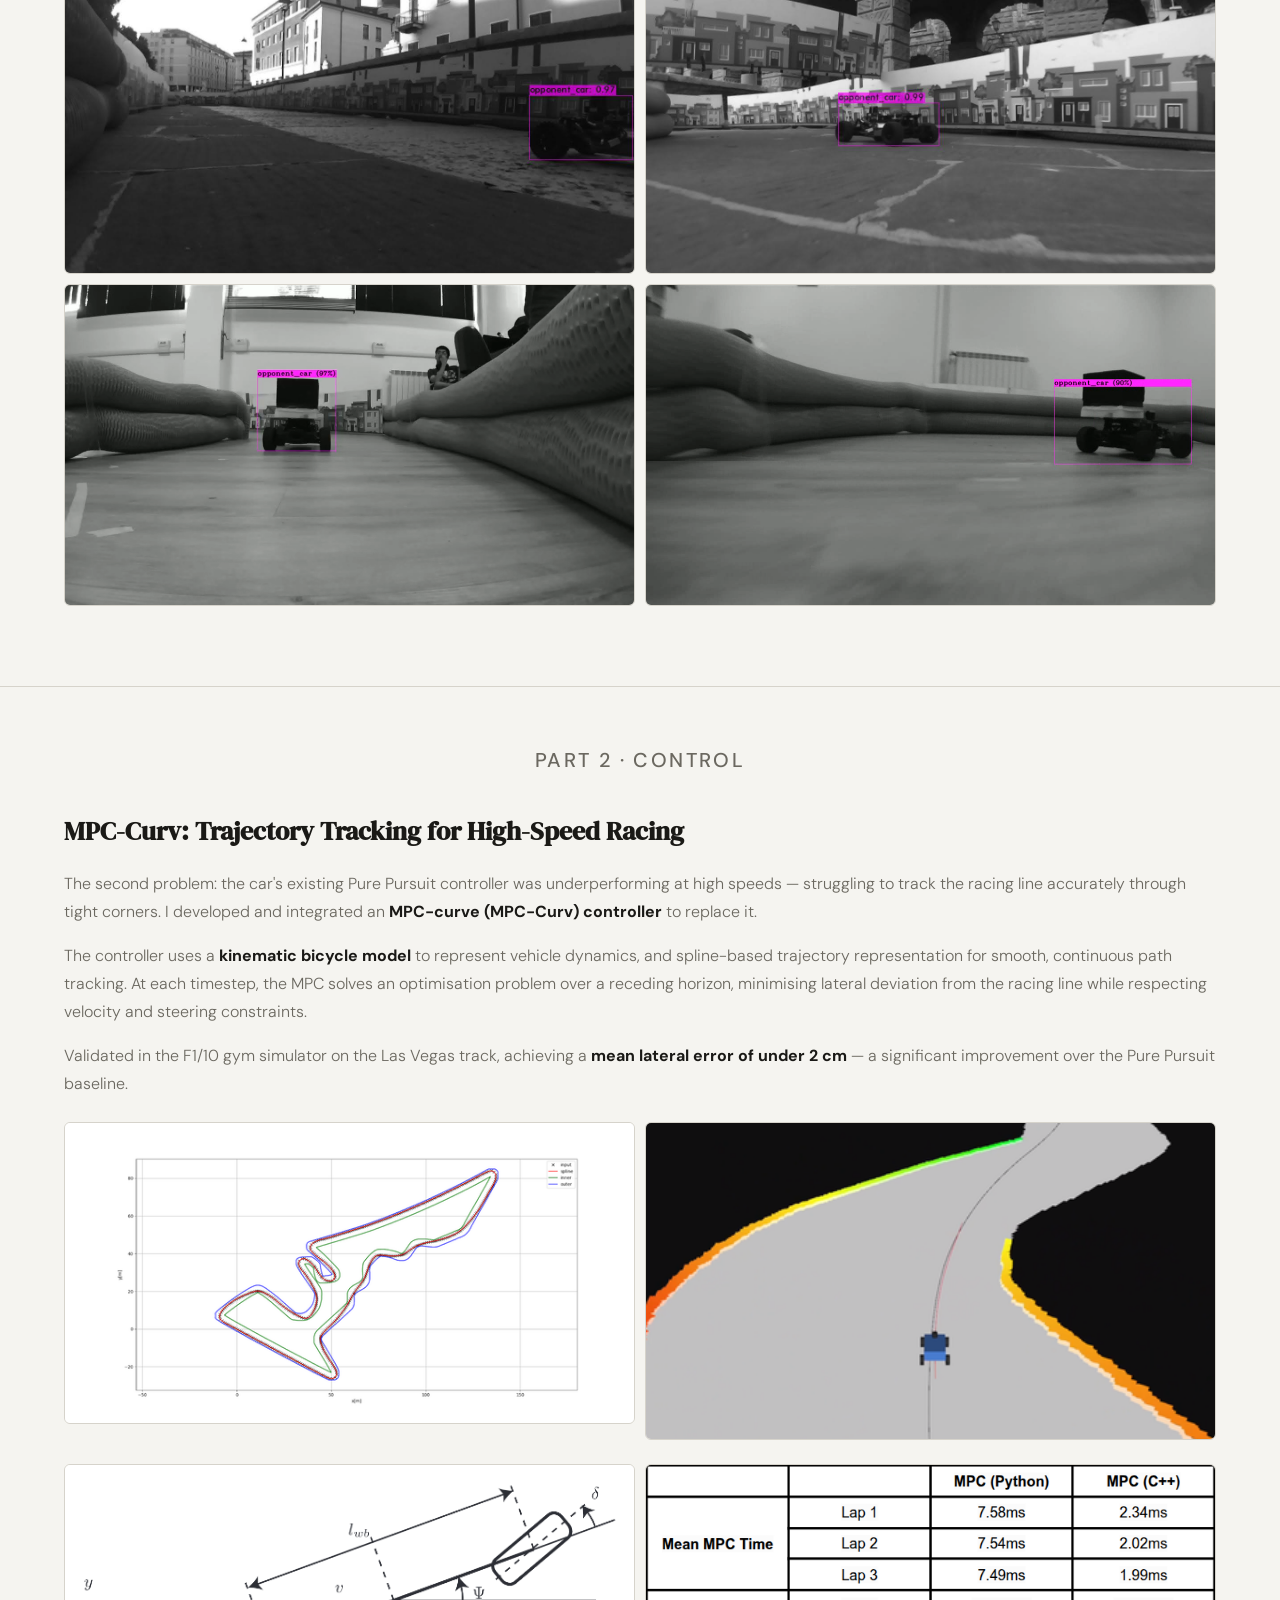
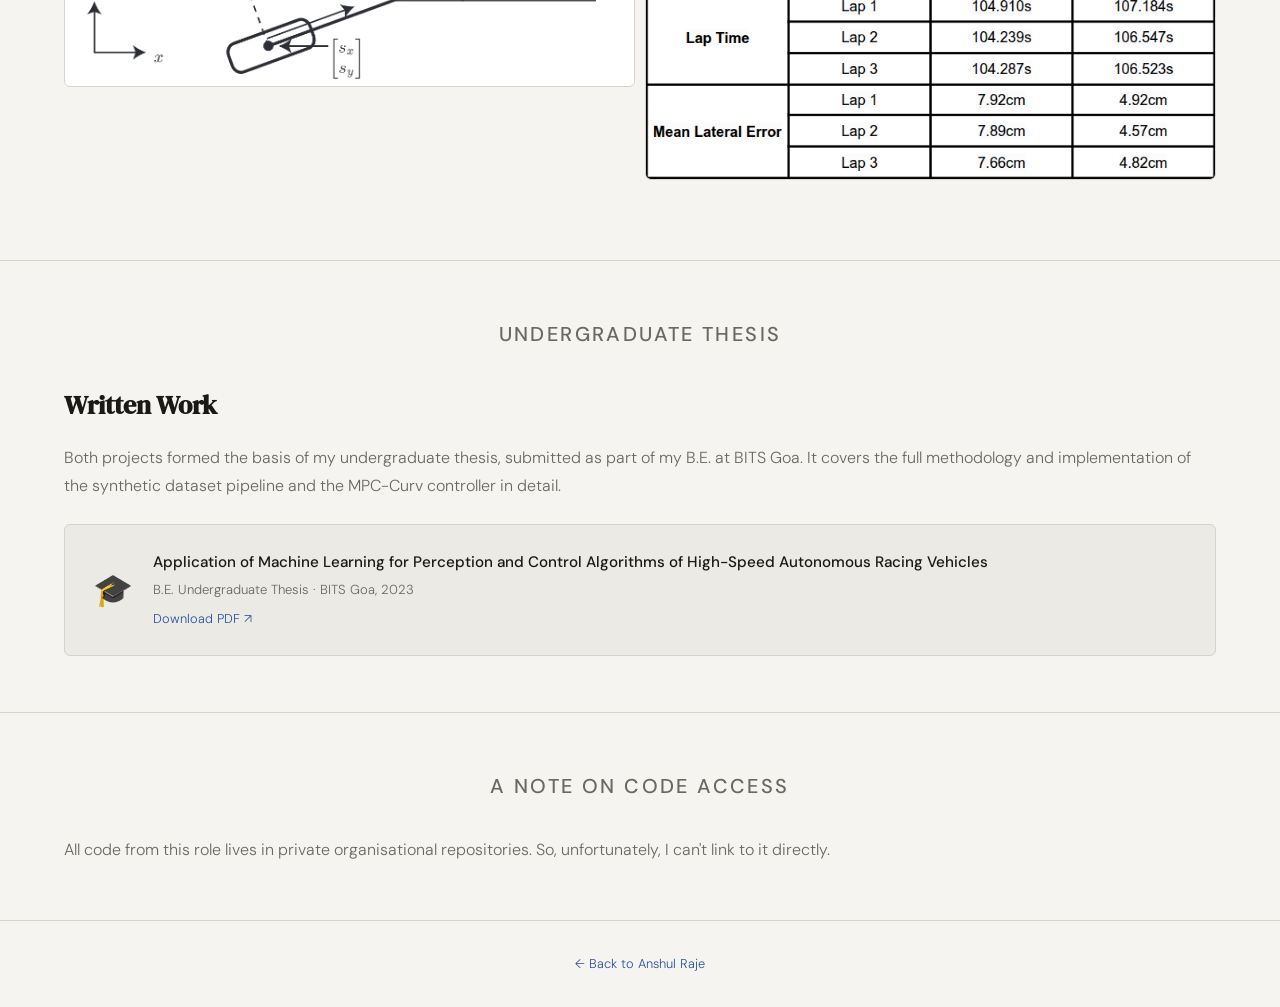
==== commit 52f33922: "feat: update F1/10 project page with hero section, responsive layout, and visual assets" ====
--- a/f110.html
+++ b/f110.html
@@ -70,7 +70,7 @@
     }
 
     .container {
-      max-width: 780px;
+      max-width: 1200px;
       margin: 0 auto;
       padding: 0 24px;
     }
@@ -111,6 +111,43 @@
     }
 
     /* HERO */
+    .hero-container {
+      display: flex;
+      gap: 40px;
+      align-items: center;
+    }
+
+    .hero-content {
+      flex: 1;
+      min-width: 0;
+    }
+
+    .hero-image {
+      flex: 1;
+      max-width: 450px;
+      border-radius: var(--radius);
+      overflow: hidden;
+      border: 1px solid var(--border);
+    }
+
+    .hero-image img {
+      width: 100%;
+      height: auto;
+      display: block;
+    }
+
+    @media (max-width: 768px) {
+      .hero-container {
+        flex-direction: column;
+        align-items: flex-start;
+      }
+
+      .hero-image {
+        max-width: 100%;
+        margin-top: 24px;
+      }
+    }
+
     .hero {
       padding: 72px 0 56px;
       border-bottom: 1px solid var(--border);
@@ -171,12 +208,13 @@
     }
 
     .section-label {
-      font-size: 0.75rem;
+      font-size: 1.25rem;
       font-weight: 500;
       letter-spacing: 0.12em;
       text-transform: uppercase;
       color: var(--muted);
       margin-bottom: 32px;
+      text-align: center;
     }
 
     h2 {
@@ -337,30 +375,36 @@
 
   <!-- HERO -->
   <div class="hero">
-    <div class="container">
-      <p class="hero-label">Research Internship · HiPeRT Lab, University of Modena and Reggio Emilia</p>
-      <h1>F1/10 Autonomous Racing</h1>
-      <div class="hero-meta">
-        <span>📅 Jul — Dec 2023</span>
-        <span>📍 Modena, Italy</span>
-        <span>👤 Research Intern</span>
-        <span>🧑‍🏫 Supervisor: Dr. Paolo Burgio</span>
+    <div class="container hero-container">
+      <div class="hero-content">
+        <p class="hero-label">Research Internship · HiPeRT Lab, University of Modena and Reggio Emilia</p>
+        <h1>F1/10 Autonomous Racing</h1>
+        <div class="hero-meta">
+          <span>📅 Jul — Dec 2023</span>
+          <span>📍 Modena, Italy</span>
+          <span>👤 Research Intern</span>
+          <span>🧑‍🏫 Supervisor: Dr. Paolo Burgio</span>
+        </div>
+        <p class="hero-desc">
+          RoboRacer.ai (formerly known as F1/10) is an international autonomous racing platform — 1/10th scale cars
+          racing
+          head-to-head, fully autonomously. I spent six months at HiPeRT Lab in Modena as
+          part of the RoboRacer.ai team, working on two distinct problems: teaching the car
+          to see its opponents, and teaching it to follow a racing line smoothly. This work
+          also formed the basis of my undergraduate thesis.
+        </p>
+        <div class="tags">
+          <span class="tag">YOLOv4</span>
+          <span class="tag">Synthetic Data Generation</span>
+          <span class="tag">MPC</span>
+          <span class="tag">OpenCV</span>
+          <span class="tag">Python</span>
+          <span class="tag">F1/10 Gym</span>
+          <span class="tag">Darknet ROS</span>
+        </div>
       </div>
-      <p class="hero-desc">
-        RoboRacer.ai (formerly known as F1/10) is an international autonomous racing platform — 1/10th scale cars racing
-        head-to-head, fully autonomously. I spent six months at HiPeRT Lab in Modena as
-        part of the RoboRacer.ai team, working on two distinct problems: teaching the car
-        to see its opponents, and teaching it to follow a racing line smoothly. This work
-        also formed the basis of my undergraduate thesis.
-      </p>
-      <div class="tags">
-        <span class="tag">YOLOv4</span>
-        <span class="tag">Synthetic Data Generation</span>
-        <span class="tag">MPC</span>
-        <span class="tag">OpenCV</span>
-        <span class="tag">Python</span>
-        <span class="tag">F1/10 Gym</span>
-        <span class="tag">Darknet ROS</span>
+      <div class="hero-image">
+        <img src="assets/f110/car.webp" alt="F1/10 Autonomous Racing Car" />
       </div>
     </div>
   </div>
@@ -392,21 +436,21 @@
       <h3 style="margin-top: 32px;">Generated Dataset Examples</h3>
       <div class="media-grid-3">
         <!-- Replace with: <img src="assets/images/f110/synth_1.jpg" alt="..." class="media-img"> -->
-        <div class="media-placeholder"><span>🖼</span>Synthetic image example</div>
-        <div class="media-placeholder"><span>🖼</span>Synthetic image example</div>
-        <div class="media-placeholder"><span>🖼</span>Synthetic image example</div>
-        <div class="media-placeholder"><span>🖼</span>Synthetic image example</div>
-        <div class="media-placeholder"><span>🖼</span>Synthetic image example</div>
-        <div class="media-placeholder"><span>🖼</span>Synthetic image example</div>
+        <img src="assets/f110/gen1.jpg" class="media-img">
+        <img src="assets/f110/gen2.jpg" class="media-img">
+        <img src="assets/f110/gen3.jpg" class="media-img">
+        <img src="assets/f110/gen4.jpg" class="media-img">
+        <img src="assets/f110/gen5.jpg" class="media-img">
+        <img src="assets/f110/gen6.jpg" class="media-img">
       </div>
 
       <h3>Predictions on Real Footage</h3>
       <div class="media-grid">
         <!-- Replace with real prediction images -->
-        <div class="media-placeholder"><span>🖼</span>YOLOv4 prediction on real image</div>
-        <div class="media-placeholder"><span>🖼</span>YOLOv4 prediction on real image</div>
-        <div class="media-placeholder"><span>🖼</span>YOLOv4 prediction on real image</div>
-        <div class="media-placeholder"><span>🖼</span>YOLOv4 prediction on real image</div>
+        <img src="assets/f110/pred1.jpg" class="media-img">
+        <img src="assets/f110/pred2.jpg" class="media-img">
+        <img src="assets/f110/pred3.png" class="media-img">
+        <img src="assets/f110/pred4.png" class="media-img">
       </div>
     </div>
   </section>
@@ -435,19 +479,14 @@
         improvement over the Pure Pursuit baseline.
       </p>
 
-      <h3 style="margin-top: 32px;">Kinematic Model</h3>
       <div class="media-grid">
         <!-- Replace with: <img src="assets/images/f110/kinematic_model.png" alt="Kinematic bicycle model" class="media-img"> -->
-        <div class="media-placeholder"><span>🖼</span>Kinematic single-track model diagram</div>
-        <div class="media-placeholder"><span>🖼</span>MPC prediction trajectory (splines)</div>
+        <img src="assets/f110/spline.png" alt="Kinematic bicycle model" class="media-img">
+        <img src="assets/f110/trajectory.png" alt="Kinematic bicycle model" class="media-img">
       </div>
       <div class="media-grid">
-        <div>
-          <div class="media-placeholder"><span>🖼</span>Path planning using splines — Las Vegas track</div>
-        </div>
-        <div>
-          <div class="media-placeholder"><span>🖼</span>Lateral error over time — MPC vs Pure Pursuit</div>
-        </div>
+        <img src="assets/f110/kinematic-model.png" alt="Kinematic bicycle model" class="media-img">
+        <img src="assets/f110/stats.png" alt="Kinematic bicycle model" class="media-img">
       </div>
     </div>
   </section>
@@ -463,7 +502,7 @@
         synthetic dataset pipeline and the MPC-Curv controller in detail.
       </p>
       <a href="assets/f110/thesis_report_2020aats1024g.pdf" target="_blank" class="thesis-card">
-        <div class="thesis-icon">📄</div>
+        <div class="thesis-icon">🎓</div>
         <div class="thesis-body">
           <p class="thesis-title">Application of Machine Learning for Perception and Control Algorithms of High-Speed
             Autonomous Racing Vehicles</p>
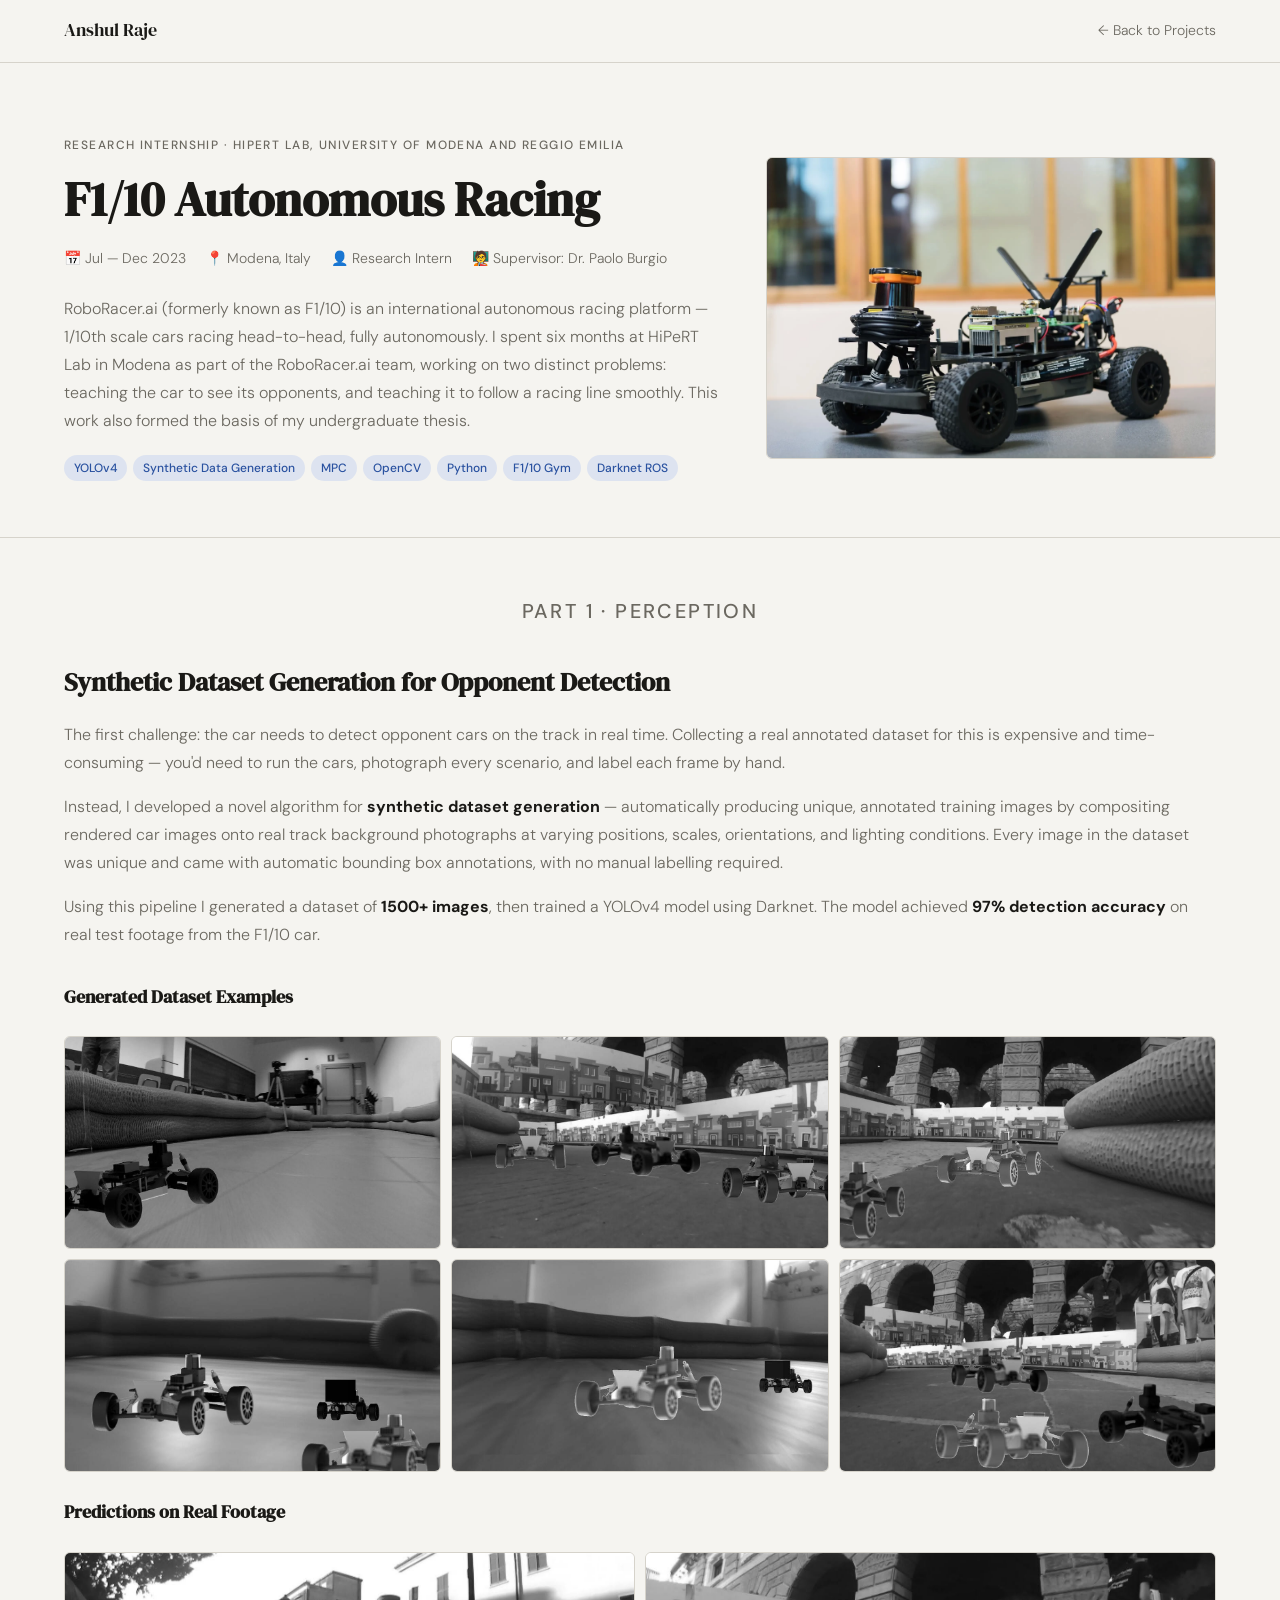
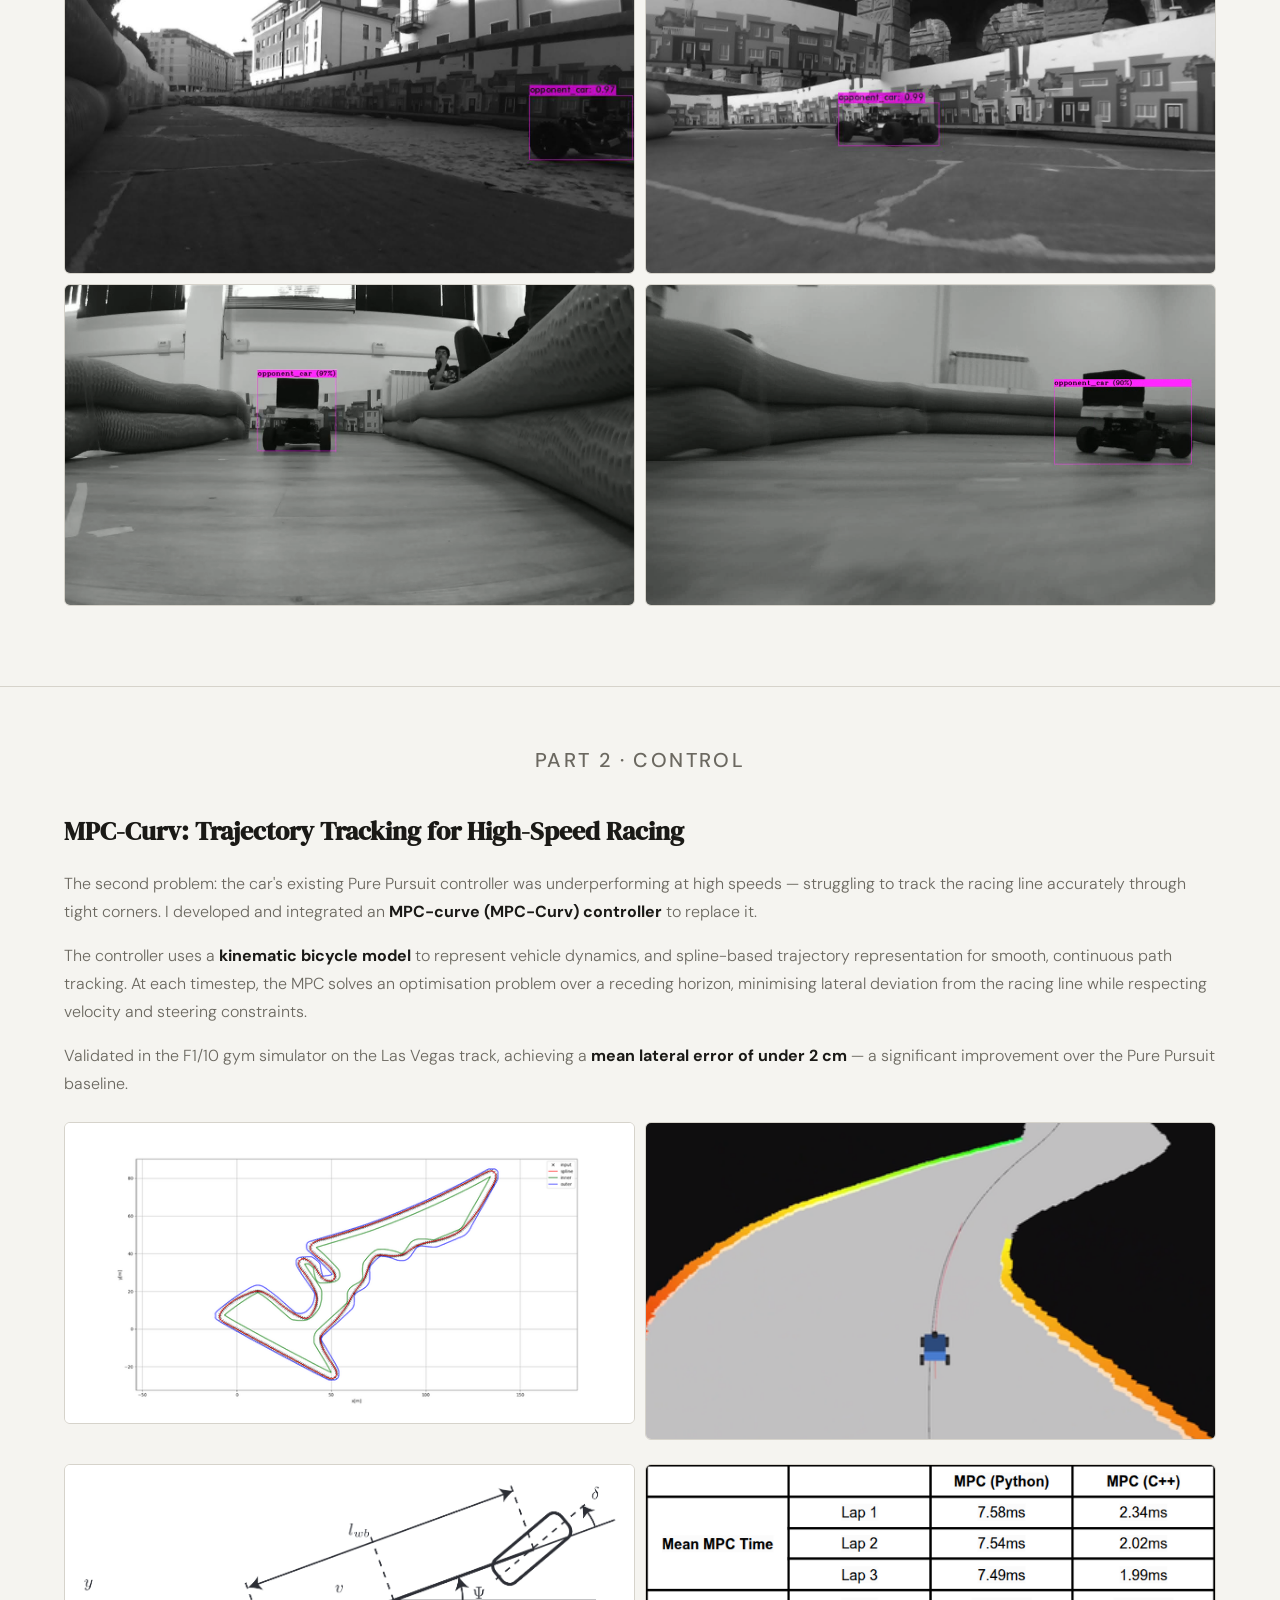
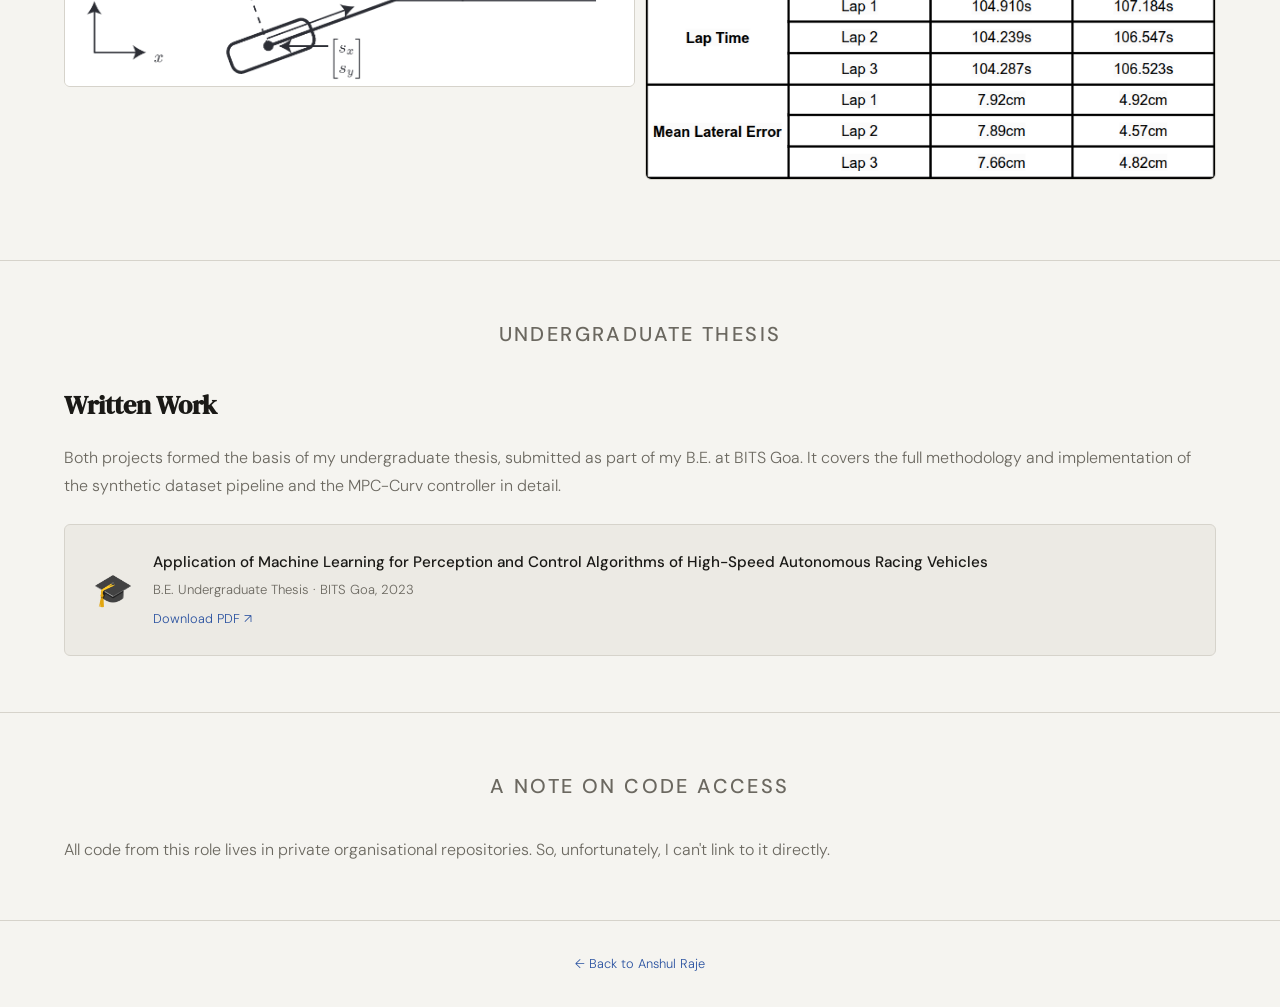
==== commit ba85f21d: "feat: re-vamp index.html and animations" ====
--- a/f110.html
+++ b/f110.html
@@ -360,6 +360,34 @@
       font-size: 0.8rem;
       color: var(--muted);
     }
+
+    /* ── FADE IN ── */
+    @keyframes fadeUp {
+      from {
+        opacity: 0;
+        transform: translateY(16px);
+      }
+
+      to {
+        opacity: 1;
+        transform: translateY(0);
+      }
+    }
+
+    .hero-content {
+      animation: fadeUp 0.6s ease both;
+      animation-delay: 0.1s;
+    }
+
+    .hero-image {
+      animation: fadeUp 0.6s ease both;
+      animation-delay: 0.2s;
+    }
+
+    section {
+      animation: fadeUp 0.6s ease both;
+      animation-delay: 0.3s;
+    }
   </style>
 </head>
 
@@ -369,7 +397,7 @@
   <nav>
     <div class="container">
       <a href="index.html" class="nav-name">Anshul Raje</a>
-      <a href="index.html" class="nav-back">← Back</a>
+      <a href="index.html#projects" class="nav-back">← Back to Projects</a>
     </div>
   </nav>
 
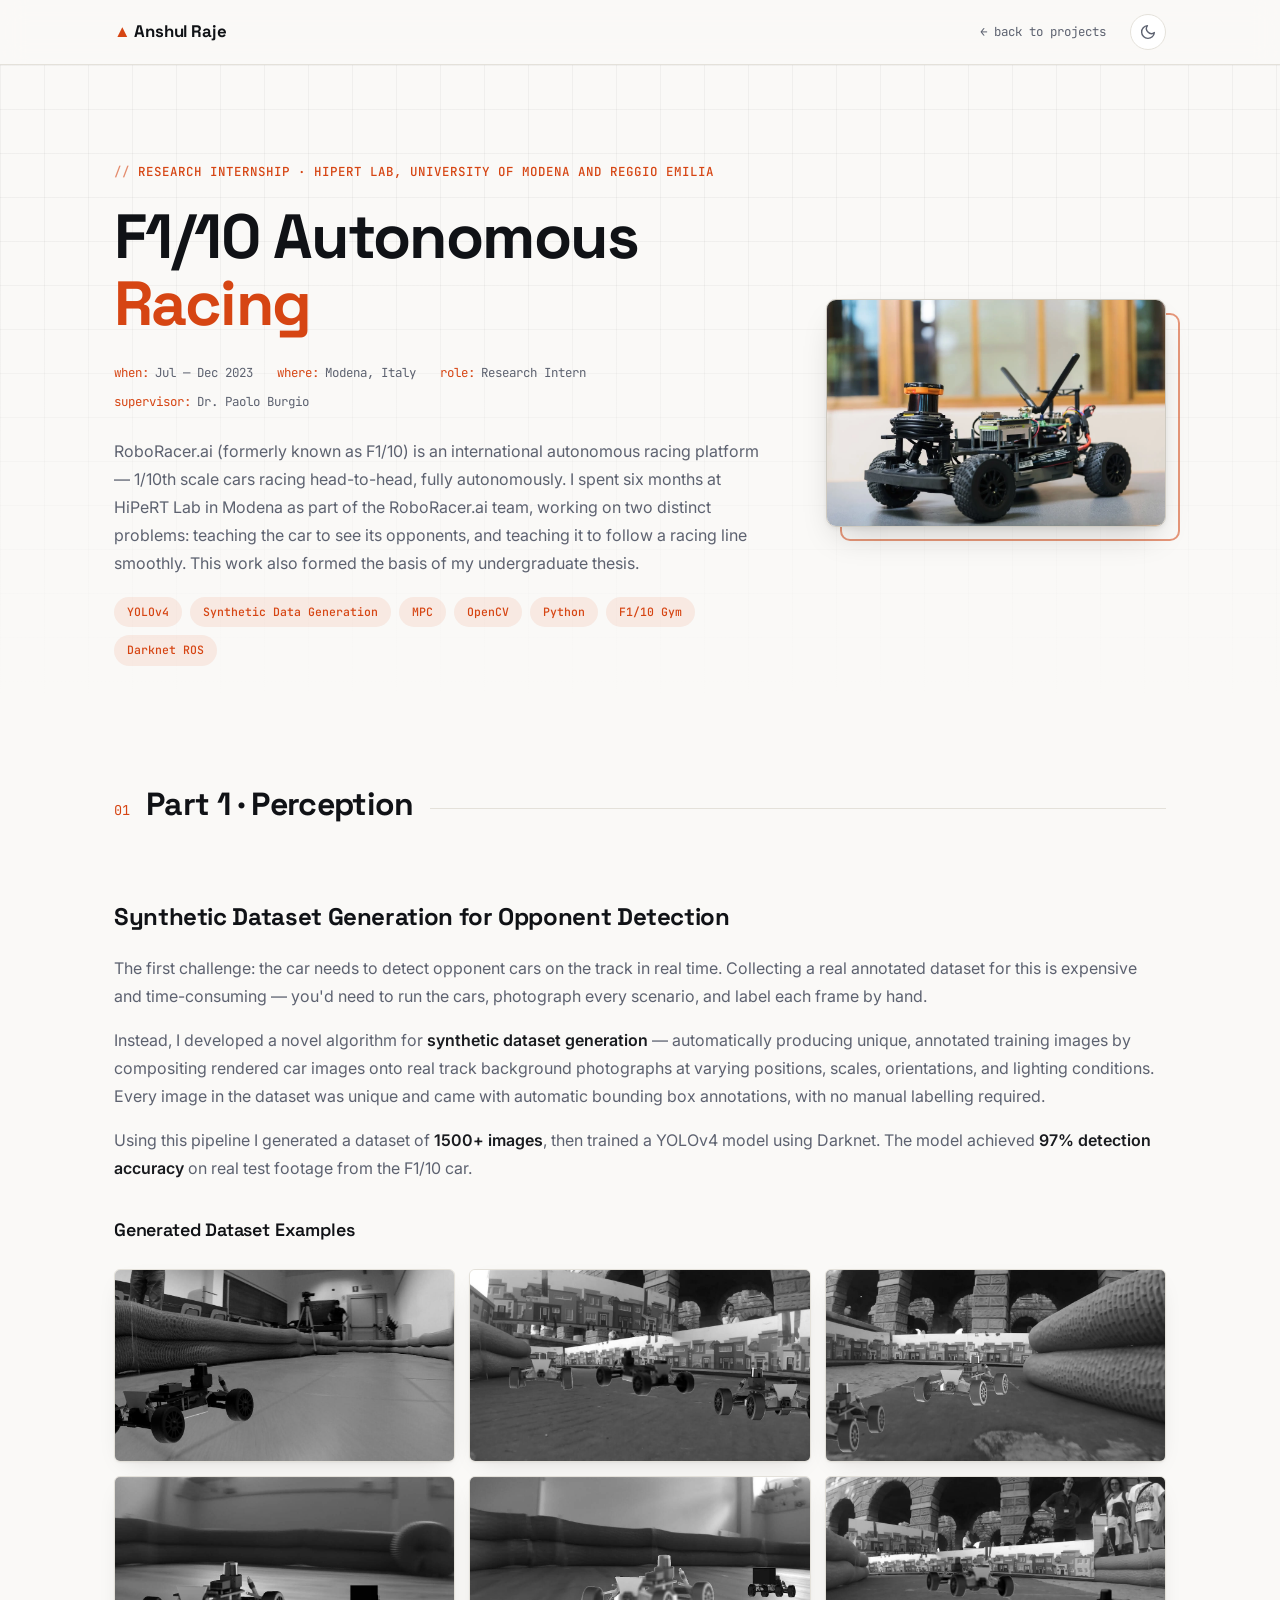
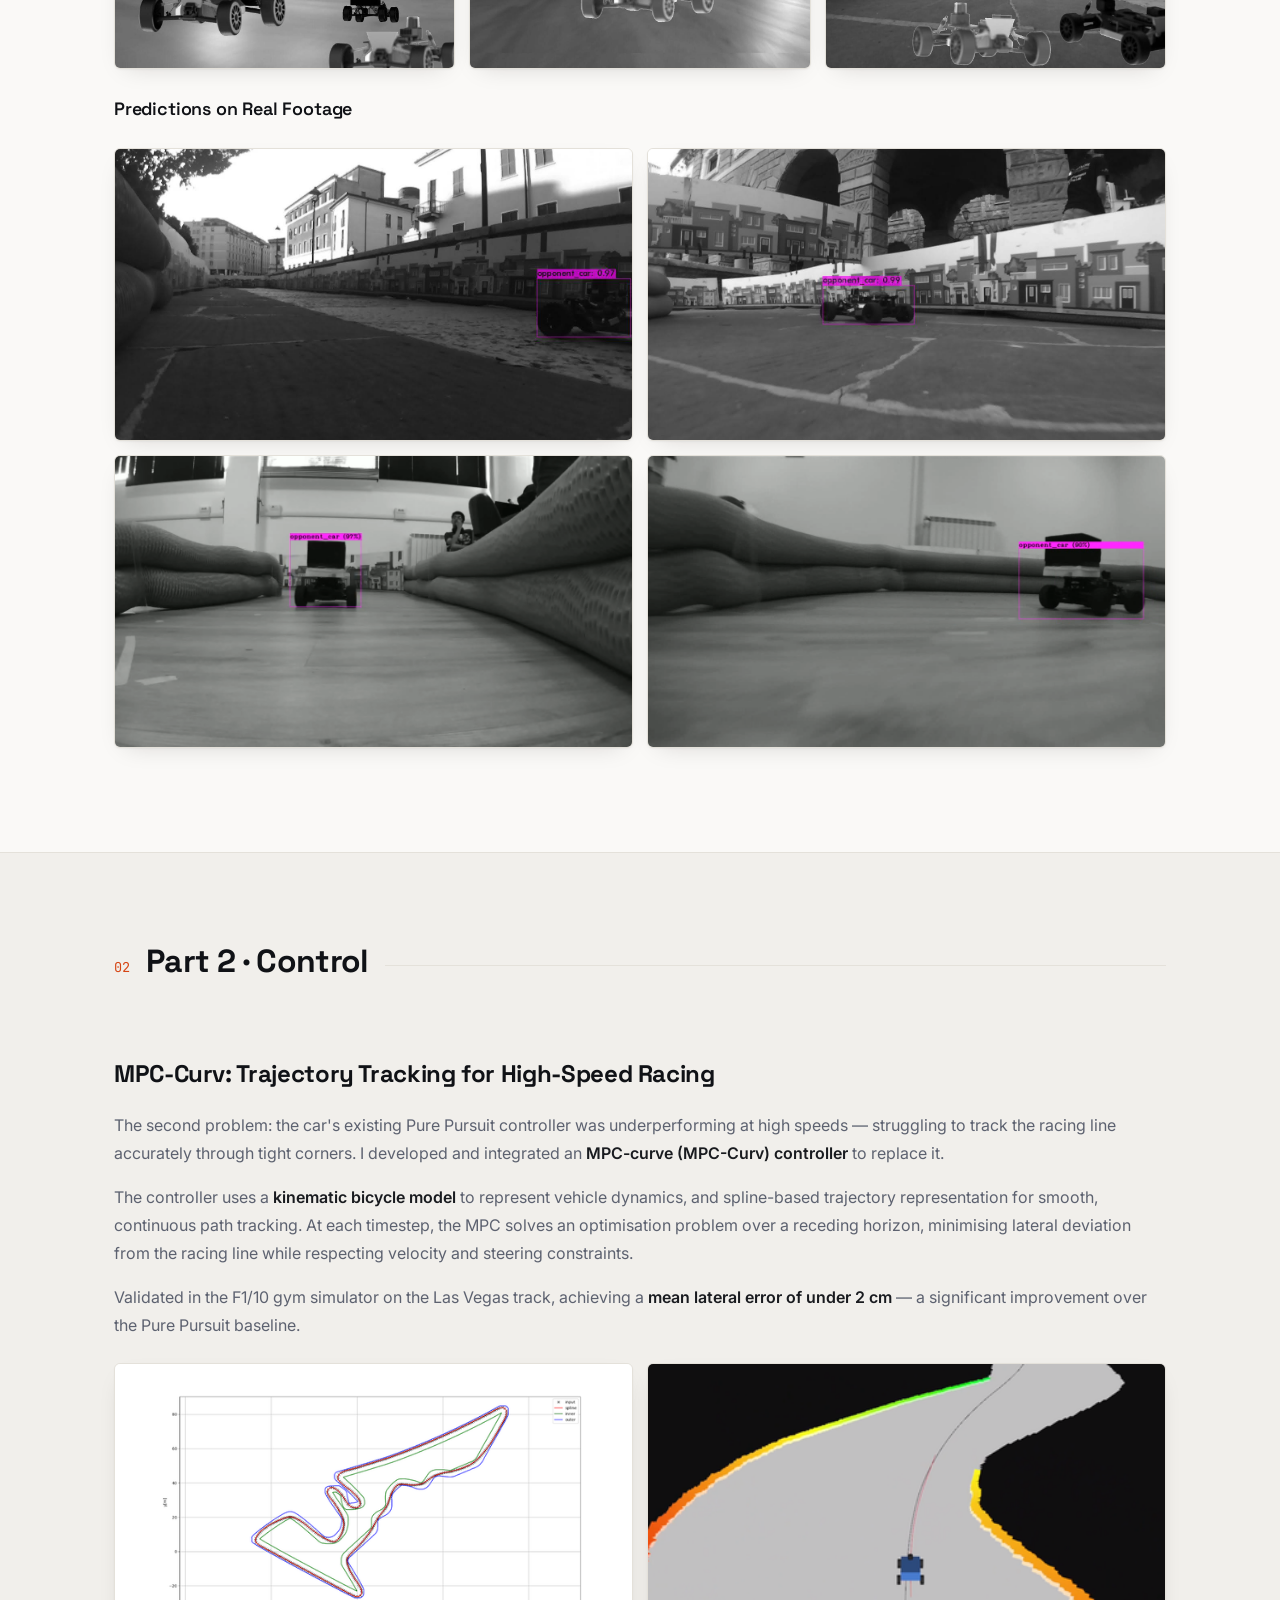
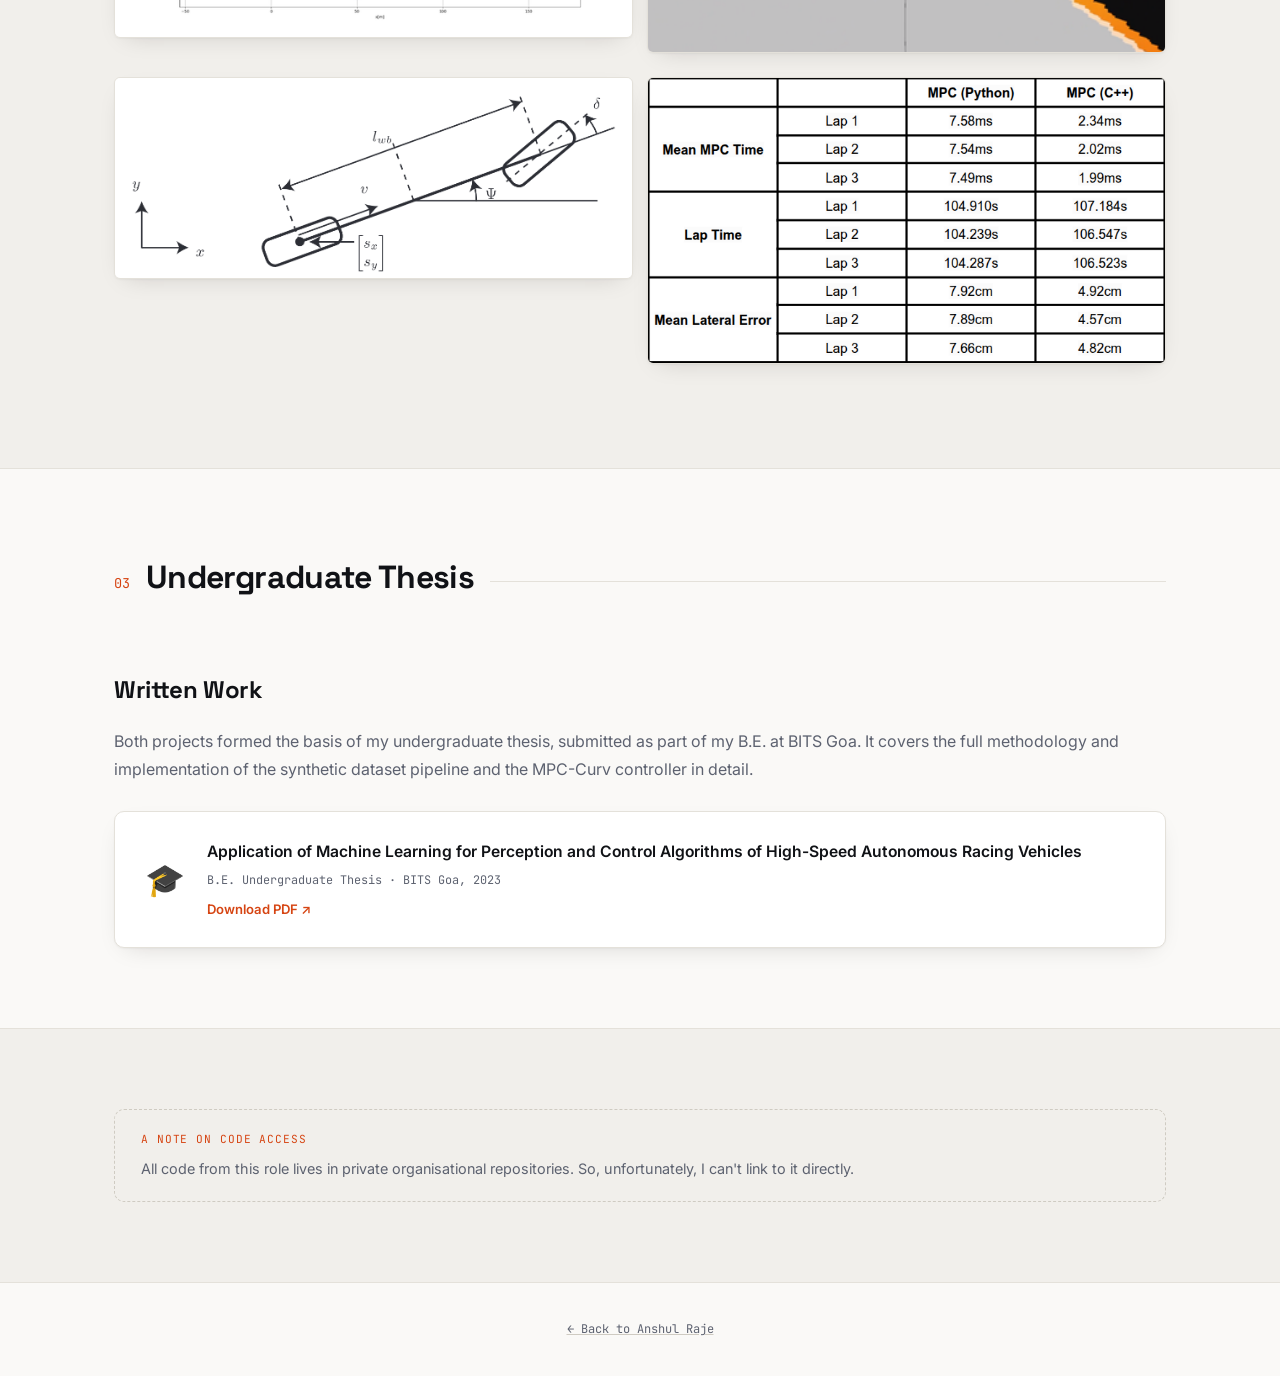
==== commit d527f267: "feat: complete re-vamp" ====
--- a/f110.html
+++ b/f110.html
@@ -5,421 +5,66 @@
   <meta charset="UTF-8" />
   <meta name="viewport" content="width=device-width, initial-scale=1.0" />
   <title>F1/10 Autonomous Racing · Anshul Raje</title>
+  <meta name="description" content="F1/10 autonomous racing at HiPeRT Lab — synthetic dataset generation for opponent detection and MPC-Curv trajectory tracking." />
+  <script>
+    (function () {
+      var t;
+      var m = location.search.match(/[?&]theme=(light|dark)/);
+      if (m) t = m[1];
+      if (!t) { try { t = localStorage.getItem('theme'); } catch (e) { } }
+      if (!t) t = window.matchMedia && window.matchMedia('(prefers-color-scheme: light)').matches ? 'light' : 'dark';
+      document.documentElement.setAttribute('data-theme', t);
+    })();
+  </script>
   <link rel="preconnect" href="https://fonts.googleapis.com" />
   <link rel="preconnect" href="https://fonts.gstatic.com" crossorigin />
   <link
-    href="https://fonts.googleapis.com/css2?family=DM+Serif+Display:ital@0;1&family=DM+Sans:wght@300;400;500&display=swap"
+    href="https://fonts.googleapis.com/css2?family=Space+Grotesk:wght@500;600;700&family=Inter:wght@400;500;600&family=JetBrains+Mono:wght@400;500&display=swap"
     rel="stylesheet" />
-  <style>
-    :root {
-      --bg: #f5f4f0;
-      --surface: #eceae4;
-      --border: #d6d3cb;
-      --text: #1a1916;
-      --muted: #6b6860;
-      --accent: #2a52a0;
-      --accent-h: #1d3d7a;
-      --tag-bg: #dde3f0;
-      --tag-fg: #2a52a0;
-      --radius: 6px;
-    }
-
-    @media (prefers-color-scheme: dark) {
-      :root {
-        --bg: #141412;
-        --surface: #1e1d1a;
-        --border: #2e2d29;
-        --text: #edeae2;
-        --muted: #8a877e;
-        --accent: #6b93e8;
-        --accent-h: #8aadf0;
-        --tag-bg: #1e2a42;
-        --tag-fg: #6b93e8;
-      }
-    }
-
-    *,
-    *::before,
-    *::after {
-      box-sizing: border-box;
-      margin: 0;
-      padding: 0;
-    }
-
-    html {
-      scroll-behavior: smooth;
-    }
-
-    body {
-      font-family: 'DM Sans', sans-serif;
-      font-weight: 300;
-      background: var(--bg);
-      color: var(--text);
-      line-height: 1.7;
-      font-size: 16px;
-    }
-
-    a {
-      color: var(--accent);
-      text-decoration: none;
-    }
-
-    a:hover {
-      color: var(--accent-h);
-      text-decoration: underline;
-    }
-
-    .container {
-      max-width: 1200px;
-      margin: 0 auto;
-      padding: 0 24px;
-    }
-
-    /* NAV */
-    nav {
-      position: sticky;
-      top: 0;
-      z-index: 100;
-      background: var(--bg);
-      border-bottom: 1px solid var(--border);
-      padding: 16px 0;
-    }
-
-    nav .container {
-      display: flex;
-      align-items: center;
-      justify-content: space-between;
-    }
-
-    .nav-name {
-      font-family: 'DM Serif Display', serif;
-      font-size: 1.1rem;
-      color: var(--text);
-      text-decoration: none;
-    }
-
-    .nav-back {
-      font-size: 0.875rem;
-      color: var(--muted);
-      text-decoration: none;
-      transition: color 0.2s;
-    }
-
-    .nav-back:hover {
-      color: var(--text);
-      text-decoration: none;
-    }
-
-    /* HERO */
-    .hero-container {
-      display: flex;
-      gap: 40px;
-      align-items: center;
-    }
-
-    .hero-content {
-      flex: 1;
-      min-width: 0;
-    }
-
-    .hero-image {
-      flex: 1;
-      max-width: 450px;
-      border-radius: var(--radius);
-      overflow: hidden;
-      border: 1px solid var(--border);
-    }
-
-    .hero-image img {
-      width: 100%;
-      height: auto;
-      display: block;
-    }
-
-    @media (max-width: 768px) {
-      .hero-container {
-        flex-direction: column;
-        align-items: flex-start;
-      }
-
-      .hero-image {
-        max-width: 100%;
-        margin-top: 24px;
-      }
-    }
-
-    .hero {
-      padding: 72px 0 56px;
-      border-bottom: 1px solid var(--border);
-    }
-
-    .hero-label {
-      font-size: 0.75rem;
-      font-weight: 500;
-      letter-spacing: 0.12em;
-      text-transform: uppercase;
-      color: var(--muted);
-      margin-bottom: 16px;
-    }
-
-    .hero h1 {
-      font-family: 'DM Serif Display', serif;
-      font-size: clamp(2rem, 5vw, 3rem);
-      line-height: 1.15;
-      margin-bottom: 20px;
-    }
-
-    .hero-meta {
-      display: flex;
-      flex-wrap: wrap;
-      gap: 20px;
-      font-size: 0.875rem;
-      color: var(--muted);
-      margin-bottom: 24px;
-    }
-
-    .hero-desc {
-      max-width: 780px;
-      color: var(--muted);
-      font-size: 1rem;
-      line-height: 1.75;
-    }
-
-    .tags {
-      display: flex;
-      flex-wrap: wrap;
-      gap: 6px;
-      margin-top: 20px;
-    }
-
-    .tag {
-      font-size: 0.75rem;
-      font-weight: 500;
-      padding: 3px 10px;
-      border-radius: 100px;
-      background: var(--tag-bg);
-      color: var(--tag-fg);
-    }
-
-    /* SECTIONS */
-    section {
-      padding: 56px 0;
-      border-bottom: 1px solid var(--border);
-    }
-
-    .section-label {
-      font-size: 1.25rem;
-      font-weight: 500;
-      letter-spacing: 0.12em;
-      text-transform: uppercase;
-      color: var(--muted);
-      margin-bottom: 32px;
-      text-align: center;
-    }
-
-    h2 {
-      font-family: 'DM Serif Display', serif;
-      font-size: 1.6rem;
-      margin-bottom: 16px;
-      color: var(--text);
-    }
-
-    h3 {
-      font-family: 'DM Serif Display', serif;
-      font-size: 1.15rem;
-      margin-bottom: 10px;
-      color: var(--text);
-    }
-
-    p {
-      color: var(--muted);
-      line-height: 1.75;
-      margin-bottom: 16px;
-    }
-
-    p:last-child {
-      margin-bottom: 0;
-    }
-
-    /* MEDIA GRID — 2 col */
-    .media-grid {
-      display: grid;
-      grid-template-columns: 1fr 1fr;
-      gap: 10px;
-      margin: 24px 0;
-    }
-
-    @media (max-width: 520px) {
-      .media-grid {
-        grid-template-columns: 1fr;
-      }
-    }
-
-    .media-grid-3 {
-      display: grid;
-      grid-template-columns: repeat(3, 1fr);
-      gap: 10px;
-      margin: 24px 0;
-    }
-
-    @media (max-width: 520px) {
-      .media-grid-3 {
-        grid-template-columns: repeat(2, 1fr);
-      }
-    }
-
-    .media-placeholder {
-      aspect-ratio: 4/3;
-      background: var(--surface);
-      border: 1px dashed var(--border);
-      border-radius: var(--radius);
-      display: flex;
-      flex-direction: column;
-      align-items: center;
-      justify-content: center;
-      gap: 6px;
-      font-size: 0.75rem;
-      color: var(--muted);
-      text-align: center;
-      padding: 16px;
-    }
-
-    .media-placeholder span {
-      font-size: 1.4rem;
-      opacity: 0.4;
-    }
-
-    .media-img {
-      width: 100%;
-      border-radius: var(--radius);
-      border: 1px solid var(--border);
-      object-fit: cover;
-    }
-
-    .media-caption {
-      font-size: 0.78rem;
-      color: var(--muted);
-      text-align: center;
-      margin-top: -4px;
-      margin-bottom: 0;
-      font-style: italic;
-    }
-
-    /* THESIS CARD */
-    .thesis-card {
-      display: flex;
-      align-items: center;
-      gap: 20px;
-      background: var(--surface);
-      border: 1px solid var(--border);
-      border-radius: var(--radius);
-      padding: 24px 28px;
-      text-decoration: none;
-      color: var(--text);
-      transition: border-color 0.2s;
-      margin-top: 24px;
-    }
-
-    .thesis-card:hover {
-      border-color: var(--accent);
-      text-decoration: none;
-      color: var(--text);
-    }
-
-    .thesis-icon {
-      font-size: 2rem;
-      flex-shrink: 0;
-    }
-
-    .thesis-body {}
-
-    .thesis-title {
-      font-weight: 500;
-      font-size: 0.95rem;
-      color: var(--text);
-      margin-bottom: 4px;
-    }
-
-    .thesis-sub {
-      font-size: 0.82rem;
-      color: var(--muted);
-      margin: 0;
-    }
-
-    .thesis-link {
-      font-size: 0.8rem;
-      color: var(--accent);
-      margin-top: 6px;
-      margin-bottom: 0;
-    }
-
-    /* FOOTER */
-    footer {
-      padding: 32px 0;
-      text-align: center;
-      font-size: 0.8rem;
-      color: var(--muted);
-    }
-
-    /* ── FADE IN ── */
-    @keyframes fadeUp {
-      from {
-        opacity: 0;
-        transform: translateY(16px);
-      }
-
-      to {
-        opacity: 1;
-        transform: translateY(0);
-      }
-    }
-
-    .hero-content {
-      animation: fadeUp 0.6s ease both;
-      animation-delay: 0.1s;
-    }
-
-    .hero-image {
-      animation: fadeUp 0.6s ease both;
-      animation-delay: 0.2s;
-    }
-
-    section {
-      animation: fadeUp 0.6s ease both;
-      animation-delay: 0.3s;
-    }
-  </style>
+  <link rel="stylesheet" href="css/style.css" />
 </head>
 
 <body>
 
   <!-- NAV -->
-  <nav>
-    <div class="container">
-      <a href="index.html" class="nav-name">Anshul Raje</a>
-      <a href="index.html#projects" class="nav-back">← Back to Projects</a>
+  <nav class="site-nav">
+    <div class="container">
+      <a href="index.html" class="nav-brand"><span class="brand-mark">▲</span> Anshul Raje</a>
+      <div class="nav-right">
+        <a href="index.html#projects" class="nav-back">← back to projects</a>
+        <button class="theme-toggle" aria-label="Toggle light / dark theme">
+          <svg class="icon-moon" viewBox="0 0 24 24" fill="none" stroke="currentColor" stroke-width="2"
+            stroke-linecap="round" stroke-linejoin="round">
+            <path d="M21 12.79A9 9 0 1 1 11.21 3 7 7 0 0 0 21 12.79z" />
+          </svg>
+          <svg class="icon-sun" viewBox="0 0 24 24" fill="none" stroke="currentColor" stroke-width="2"
+            stroke-linecap="round" stroke-linejoin="round">
+            <circle cx="12" cy="12" r="5" />
+            <path d="M12 1v2M12 21v2M4.22 4.22l1.42 1.42M18.36 18.36l1.42 1.42M1 12h2M21 12h2M4.22 19.78l1.42-1.42M18.36 5.64l1.42-1.42" />
+          </svg>
+        </button>
+      </div>
     </div>
   </nav>
 
   <!-- HERO -->
-  <div class="hero">
-    <div class="container hero-container">
-      <div class="hero-content">
-        <p class="hero-label">Research Internship · HiPeRT Lab, University of Modena and Reggio Emilia</p>
-        <h1>F1/10 Autonomous Racing</h1>
+  <header class="hero">
+    <div class="container hero-layout">
+      <div class="hero-text">
+        <p class="eyebrow">Research Internship · HiPeRT Lab, University of Modena and Reggio Emilia</p>
+        <h1>F1/10 Autonomous<br /><span class="accent-word">Racing</span></h1>
         <div class="hero-meta">
-          <span>📅 Jul — Dec 2023</span>
-          <span>📍 Modena, Italy</span>
-          <span>👤 Research Intern</span>
-          <span>🧑‍🏫 Supervisor: Dr. Paolo Burgio</span>
+          <span><span class="meta-key">when:</span> Jul — Dec 2023</span>
+          <span><span class="meta-key">where:</span> Modena, Italy</span>
+          <span><span class="meta-key">role:</span> Research Intern</span>
+          <span><span class="meta-key">supervisor:</span> Dr. Paolo Burgio</span>
         </div>
         <p class="hero-desc">
-          RoboRacer.ai (formerly known as F1/10) is an international autonomous racing platform — 1/10th scale cars
-          racing
-          head-to-head, fully autonomously. I spent six months at HiPeRT Lab in Modena as
-          part of the RoboRacer.ai team, working on two distinct problems: teaching the car
-          to see its opponents, and teaching it to follow a racing line smoothly. This work
-          also formed the basis of my undergraduate thesis.
+          RoboRacer.ai (formerly known as F1/10) is an international autonomous racing platform —
+          1/10th scale cars racing head-to-head, fully autonomously. I spent six months at HiPeRT Lab
+          in Modena as part of the RoboRacer.ai team, working on two distinct problems: teaching the
+          car to see its opponents, and teaching it to follow a racing line smoothly. This work also
+          formed the basis of my undergraduate thesis.
         </p>
         <div class="tags">
           <span class="tag">YOLOv4</span>
@@ -431,90 +76,103 @@
           <span class="tag">Darknet ROS</span>
         </div>
       </div>
-      <div class="hero-image">
-        <img src="assets/f110/car.webp" alt="F1/10 Autonomous Racing Car" />
-      </div>
-    </div>
-  </div>
+      <div class="hero-photo">
+        <img src="assets/f110/car.webp" alt="F1/10 autonomous racing car" />
+      </div>
+    </div>
+  </header>
 
   <!-- SYNTHETIC DATASET -->
   <section id="perception">
     <div class="container">
-      <p class="section-label">Part 1 · Perception</p>
-      <h2>Synthetic Dataset Generation for Opponent Detection</h2>
-      <p>
-        The first challenge: the car needs to detect opponent cars on the track in real time.
-        Collecting a real annotated dataset for this is expensive and time-consuming —
-        you'd need to run the cars, photograph every scenario, and label each frame by hand.
-      </p>
-      <p>
-        Instead, I developed a novel algorithm for <strong style="color:var(--text)">synthetic dataset
-          generation</strong> —
-        automatically producing unique, annotated training images by compositing rendered car
-        images onto real track background photographs at varying positions, scales, orientations,
-        and lighting conditions. Every image in the dataset was unique and came with automatic
-        bounding box annotations, with no manual labelling required.
-      </p>
-      <p>
-        Using this pipeline I generated a dataset of <strong style="color:var(--text)">1500+ images</strong>,
-        then trained a YOLOv4 model using Darknet. The model achieved
-        <strong style="color:var(--text)">97% detection accuracy</strong> on real test footage from the F1/10 car.
-      </p>
-
-      <h3 style="margin-top: 32px;">Generated Dataset Examples</h3>
-      <div class="media-grid-3">
-        <!-- Replace with: <img src="assets/images/f110/synth_1.jpg" alt="..." class="media-img"> -->
-        <img src="assets/f110/gen1.jpg" class="media-img">
-        <img src="assets/f110/gen2.jpg" class="media-img">
-        <img src="assets/f110/gen3.jpg" class="media-img">
-        <img src="assets/f110/gen4.jpg" class="media-img">
-        <img src="assets/f110/gen5.jpg" class="media-img">
-        <img src="assets/f110/gen6.jpg" class="media-img">
-      </div>
-
-      <h3>Predictions on Real Footage</h3>
-      <div class="media-grid">
-        <!-- Replace with real prediction images -->
-        <img src="assets/f110/pred1.jpg" class="media-img">
-        <img src="assets/f110/pred2.jpg" class="media-img">
-        <img src="assets/f110/pred3.png" class="media-img">
-        <img src="assets/f110/pred4.png" class="media-img">
+      <div class="section-head reveal">
+        <span class="section-num">01</span>
+        <h2 class="section-title">Part 1 · Perception</h2>
+        <span class="section-rule"></span>
+      </div>
+
+      <div class="reveal">
+        <h2>Synthetic Dataset Generation for Opponent Detection</h2>
+        <p>
+          The first challenge: the car needs to detect opponent cars on the track in real time.
+          Collecting a real annotated dataset for this is expensive and time-consuming —
+          you'd need to run the cars, photograph every scenario, and label each frame by hand.
+        </p>
+        <p>
+          Instead, I developed a novel algorithm for <strong>synthetic dataset generation</strong> —
+          automatically producing unique, annotated training images by compositing rendered car
+          images onto real track background photographs at varying positions, scales, orientations,
+          and lighting conditions. Every image in the dataset was unique and came with automatic
+          bounding box annotations, with no manual labelling required.
+        </p>
+        <p>
+          Using this pipeline I generated a dataset of <strong>1500+ images</strong>,
+          then trained a YOLOv4 model using Darknet. The model achieved
+          <strong>97% detection accuracy</strong> on real test footage from the F1/10 car.
+        </p>
+      </div>
+
+      <div class="reveal">
+        <h3 style="margin-top: 32px;">Generated Dataset Examples</h3>
+        <div class="media-grid-3">
+          <img src="assets/f110/gen1.jpg" class="media-img" alt="Synthetic training image example 1" loading="lazy">
+          <img src="assets/f110/gen2.jpg" class="media-img" alt="Synthetic training image example 2" loading="lazy">
+          <img src="assets/f110/gen3.jpg" class="media-img" alt="Synthetic training image example 3" loading="lazy">
+          <img src="assets/f110/gen4.jpg" class="media-img" alt="Synthetic training image example 4" loading="lazy">
+          <img src="assets/f110/gen5.jpg" class="media-img" alt="Synthetic training image example 5" loading="lazy">
+          <img src="assets/f110/gen6.jpg" class="media-img" alt="Synthetic training image example 6" loading="lazy">
+        </div>
+      </div>
+
+      <div class="reveal">
+        <h3>Predictions on Real Footage</h3>
+        <div class="media-grid">
+          <img src="assets/f110/pred1.jpg" class="media-img" alt="YOLOv4 prediction on real footage 1" loading="lazy">
+          <img src="assets/f110/pred2.jpg" class="media-img" alt="YOLOv4 prediction on real footage 2" loading="lazy">
+          <img src="assets/f110/pred3.png" class="media-img" alt="YOLOv4 prediction on real footage 3" loading="lazy">
+          <img src="assets/f110/pred4.png" class="media-img" alt="YOLOv4 prediction on real footage 4" loading="lazy">
+        </div>
       </div>
     </div>
   </section>
 
   <!-- MPC -->
-  <section id="control">
-    <div class="container">
-      <p class="section-label">Part 2 · Control</p>
-      <h2>MPC-Curv: Trajectory Tracking for High-Speed Racing</h2>
-      <p>
-        The second problem: the car's existing Pure Pursuit controller was underperforming
-        at high speeds — struggling to track the racing line accurately through tight corners.
-        I developed and integrated an <strong style="color:var(--text)">MPC-curve (MPC-Curv) controller</strong>
-        to replace it.
-      </p>
-      <p>
-        The controller uses a <strong style="color:var(--text)">kinematic bicycle model</strong> to
-        represent vehicle dynamics, and spline-based trajectory representation for smooth,
-        continuous path tracking. At each timestep, the MPC solves an optimisation problem
-        over a receding horizon, minimising lateral deviation from the racing line while
-        respecting velocity and steering constraints.
-      </p>
-      <p>
-        Validated in the F1/10 gym simulator on the Las Vegas track, achieving a
-        <strong style="color:var(--text)">mean lateral error of under 2 cm</strong> — a significant
-        improvement over the Pure Pursuit baseline.
-      </p>
-
-      <div class="media-grid">
-        <!-- Replace with: <img src="assets/images/f110/kinematic_model.png" alt="Kinematic bicycle model" class="media-img"> -->
-        <img src="assets/f110/spline.png" alt="Kinematic bicycle model" class="media-img">
-        <img src="assets/f110/trajectory.png" alt="Kinematic bicycle model" class="media-img">
-      </div>
-      <div class="media-grid">
-        <img src="assets/f110/kinematic-model.png" alt="Kinematic bicycle model" class="media-img">
-        <img src="assets/f110/stats.png" alt="Kinematic bicycle model" class="media-img">
+  <section id="control" class="alt">
+    <div class="container">
+      <div class="section-head reveal">
+        <span class="section-num">02</span>
+        <h2 class="section-title">Part 2 · Control</h2>
+        <span class="section-rule"></span>
+      </div>
+
+      <div class="reveal">
+        <h2>MPC-Curv: Trajectory Tracking for High-Speed Racing</h2>
+        <p>
+          The second problem: the car's existing Pure Pursuit controller was underperforming
+          at high speeds — struggling to track the racing line accurately through tight corners.
+          I developed and integrated an <strong>MPC-curve (MPC-Curv) controller</strong> to replace it.
+        </p>
+        <p>
+          The controller uses a <strong>kinematic bicycle model</strong> to represent vehicle dynamics,
+          and spline-based trajectory representation for smooth, continuous path tracking.
+          At each timestep, the MPC solves an optimisation problem over a receding horizon,
+          minimising lateral deviation from the racing line while respecting velocity and
+          steering constraints.
+        </p>
+        <p>
+          Validated in the F1/10 gym simulator on the Las Vegas track, achieving a
+          <strong>mean lateral error of under 2 cm</strong> — a significant improvement over
+          the Pure Pursuit baseline.
+        </p>
+      </div>
+
+      <div class="media-grid reveal">
+        <img src="assets/f110/spline.png" class="media-img" alt="Spline-based trajectory representation" loading="lazy">
+        <img src="assets/f110/trajectory.png" class="media-img" alt="Tracked trajectory on the racing line" loading="lazy">
+      </div>
+      <div class="media-grid reveal">
+        <img src="assets/f110/kinematic-model.png" class="media-img" alt="Kinematic bicycle model" loading="lazy">
+        <img src="assets/f110/stats.png" class="media-img" alt="Controller performance statistics" loading="lazy">
       </div>
     </div>
   </section>
@@ -522,33 +180,39 @@
   <!-- THESIS -->
   <section id="thesis">
     <div class="container">
-      <p class="section-label">Undergraduate Thesis</p>
-      <h2>Written Work</h2>
-      <p>
-        Both projects formed the basis of my undergraduate thesis, submitted as part of my
-        B.E. at BITS Goa. It covers the full methodology and implementation of the
-        synthetic dataset pipeline and the MPC-Curv controller in detail.
-      </p>
-      <a href="assets/f110/thesis_report_2020aats1024g.pdf" target="_blank" class="thesis-card">
-        <div class="thesis-icon">🎓</div>
-        <div class="thesis-body">
-          <p class="thesis-title">Application of Machine Learning for Perception and Control Algorithms of High-Speed
-            Autonomous Racing Vehicles</p>
-          <p class="thesis-sub">B.E. Undergraduate Thesis · BITS Goa, 2023</p>
-          <p class="thesis-link">Download PDF ↗</p>
-        </div>
-      </a>
-    </div>
-  </section>
-
-  <!-- FOOTNOTE -->
-  <section id="note">
-    <div class="container">
-      <p class="section-label">A Note on Code Access</p>
-      <p style="max-width: 1200px;">
-        All code from this role lives in private organisational repositories. So, unfortunately, I can't
-        link to it directly.
-      </p>
+      <div class="section-head reveal">
+        <span class="section-num">03</span>
+        <h2 class="section-title">Undergraduate Thesis</h2>
+        <span class="section-rule"></span>
+      </div>
+      <div class="reveal">
+        <h2>Written Work</h2>
+        <p>
+          Both projects formed the basis of my undergraduate thesis, submitted as part of my
+          B.E. at BITS Goa. It covers the full methodology and implementation of the
+          synthetic dataset pipeline and the MPC-Curv controller in detail.
+        </p>
+        <a href="assets/f110/thesis_report_2020aats1024g.pdf" target="_blank" class="thesis-card">
+          <div class="thesis-icon">🎓</div>
+          <div>
+            <p class="thesis-title">Application of Machine Learning for Perception and Control Algorithms of
+              High-Speed Autonomous Racing Vehicles</p>
+            <p class="thesis-sub">B.E. Undergraduate Thesis · BITS Goa, 2023</p>
+            <p class="thesis-link">Download PDF ↗</p>
+          </div>
+        </a>
+      </div>
+    </div>
+  </section>
+
+  <!-- NOTE -->
+  <section id="note" class="alt">
+    <div class="container">
+      <div class="note-strip reveal">
+        <span class="note-label">A note on code access</span>
+        All code from this role lives in private organisational repositories. So, unfortunately,
+        I can't link to it directly.
+      </div>
     </div>
   </section>
 
@@ -559,6 +223,7 @@
     </div>
   </footer>
 
+  <script src="js/site.js"></script>
 </body>
 
-</html>+</html>
--- a/css/style.css
+++ b/css/style.css
@@ -0,0 +1,945 @@
+/* ════════════════════════════════════════════
+   TOKENS — light is default, dark via [data-theme]
+   ════════════════════════════════════════════ */
+:root {
+  --bg: #faf9f7;
+  --bg-alt: #f1efeb;
+  --surface: #ffffff;
+  --border: #e4e1da;
+  --border-strong: #cfcbc2;
+  --text: #191b1f;
+  --heading: #101216;
+  --muted: #5d6270;
+  --accent: #d64513;
+  --accent-soft: #b93c10;
+  --accent-tint: rgba(214, 69, 19, 0.09);
+  --shadow: 0 1px 2px rgba(20, 18, 14, 0.04), 0 8px 24px -12px rgba(20, 18, 14, 0.18);
+  --shadow-lift: 0 2px 4px rgba(20, 18, 14, 0.05), 0 16px 32px -12px rgba(20, 18, 14, 0.22);
+  --nav-bg: rgba(250, 249, 247, 0.82);
+  --grid-line: rgba(25, 27, 31, 0.045);
+  --radius: 10px;
+  --radius-sm: 6px;
+  --font-display: 'Space Grotesk', 'Segoe UI', sans-serif;
+  --font-body: 'Inter', 'Helvetica Neue', Arial, sans-serif;
+  --font-mono: 'JetBrains Mono', 'SFMono-Regular', Consolas, monospace;
+}
+
+[data-theme="dark"] {
+  --bg: #0e1014;
+  --bg-alt: #13161c;
+  --surface: #161a21;
+  --border: #242a34;
+  --border-strong: #333b48;
+  --text: #d6dae2;
+  --heading: #f2f4f8;
+  --muted: #8b93a3;
+  --accent: #ff7a45;
+  --accent-soft: #ff944d;
+  --accent-tint: rgba(255, 122, 69, 0.12);
+  --shadow: 0 1px 2px rgba(0, 0, 0, 0.3), 0 8px 24px -12px rgba(0, 0, 0, 0.5);
+  --shadow-lift: 0 2px 4px rgba(0, 0, 0, 0.35), 0 16px 32px -12px rgba(0, 0, 0, 0.6);
+  --nav-bg: rgba(14, 16, 20, 0.82);
+  --grid-line: rgba(242, 244, 248, 0.035);
+}
+
+/* ════════ RESET / BASE ════════ */
+*, *::before, *::after { box-sizing: border-box; margin: 0; padding: 0; }
+
+html { scroll-behavior: smooth; }
+
+body {
+  font-family: var(--font-body);
+  font-size: 16px;
+  font-weight: 400;
+  line-height: 1.75;
+  background: var(--bg);
+  color: var(--text);
+  transition: background 0.3s ease, color 0.3s ease;
+  -webkit-font-smoothing: antialiased;
+}
+
+img { display: block; max-width: 100%; }
+
+a { color: var(--accent); text-decoration: none; }
+a:hover { color: var(--accent-soft); }
+
+::selection { background: var(--accent-tint); color: var(--accent); }
+
+.container { max-width: 1100px; margin: 0 auto; padding: 0 24px; }
+
+/* ════════ NAV ════════ */
+.site-nav {
+  position: sticky;
+  top: 0;
+  z-index: 100;
+  background: var(--nav-bg);
+  backdrop-filter: blur(12px);
+  -webkit-backdrop-filter: blur(12px);
+  border-bottom: 1px solid var(--border);
+}
+
+.site-nav .container {
+  display: flex;
+  align-items: center;
+  justify-content: space-between;
+  height: 64px;
+}
+
+.nav-brand {
+  font-family: var(--font-display);
+  font-weight: 700;
+  font-size: 1.05rem;
+  letter-spacing: -0.01em;
+  color: var(--heading);
+}
+.nav-brand:hover { color: var(--accent); }
+
+.nav-brand .brand-mark { color: var(--accent); }
+
+.nav-right { display: flex; align-items: center; gap: 24px; }
+
+.nav-links {
+  display: flex;
+  gap: 24px;
+  list-style: none;
+}
+
+.nav-links a {
+  font-size: 0.85rem;
+  font-weight: 500;
+  color: var(--muted);
+  letter-spacing: 0.01em;
+  transition: color 0.2s;
+}
+.nav-links a:hover { color: var(--accent); }
+
+.nav-back {
+  font-family: var(--font-mono);
+  font-size: 0.78rem;
+  color: var(--muted);
+  transition: color 0.2s;
+}
+.nav-back:hover { color: var(--accent); }
+
+@media (max-width: 640px) {
+  .nav-links { display: none; }
+}
+
+/* Theme toggle */
+.theme-toggle {
+  position: relative;
+  display: flex;
+  align-items: center;
+  justify-content: center;
+  width: 36px;
+  height: 36px;
+  border-radius: 50%;
+  border: 1px solid var(--border);
+  background: var(--surface);
+  color: var(--muted);
+  cursor: pointer;
+  transition: border-color 0.2s, color 0.2s, transform 0.2s;
+}
+.theme-toggle:hover { border-color: var(--accent); color: var(--accent); transform: rotate(15deg); }
+.theme-toggle svg {
+  position: absolute;
+  top: 50%;
+  left: 50%;
+  width: 17px;
+  height: 17px;
+  transition: transform 0.5s cubic-bezier(0.3, 0.7, 0.3, 1), opacity 0.35s ease;
+}
+.theme-toggle .icon-moon { transform: translate(-50%, -50%) rotate(0deg) scale(1); opacity: 1; }
+.theme-toggle .icon-sun { transform: translate(-50%, -50%) rotate(-180deg) scale(0.3); opacity: 0; }
+[data-theme="dark"] .theme-toggle .icon-moon { transform: translate(-50%, -50%) rotate(180deg) scale(0.3); opacity: 0; }
+[data-theme="dark"] .theme-toggle .icon-sun { transform: translate(-50%, -50%) rotate(0deg) scale(1); opacity: 1; }
+@media (prefers-reduced-motion: reduce) {
+  .theme-toggle svg { transition: opacity 0.2s ease; }
+}
+
+/* ════════ HERO (shared) ════════ */
+.hero {
+  position: relative;
+  padding: 96px 0 30px;
+  background-image:
+    linear-gradient(var(--grid-line) 1px, transparent 1px),
+    linear-gradient(90deg, var(--grid-line) 1px, transparent 1px);
+  background-size: 44px 44px;
+}
+
+.hero::after {
+  content: "";
+  position: absolute;
+  inset: 0;
+  background: linear-gradient(180deg, transparent 30%, var(--bg) 100%);
+  pointer-events: none;
+}
+
+.hero .container { position: relative; z-index: 1; }
+
+.hero-layout {
+  display: flex;
+  align-items: center;
+  gap: 56px;
+}
+
+.hero-text { flex: 1; min-width: 0; }
+
+.eyebrow {
+  font-family: var(--font-mono);
+  font-size: 0.78rem;
+  font-weight: 500;
+  letter-spacing: 0.08em;
+  text-transform: uppercase;
+  color: var(--accent);
+  margin-bottom: 20px;
+}
+.eyebrow::before { content: "// "; opacity: 0.6; }
+
+.hero h1 {
+  font-family: var(--font-display);
+  font-weight: 700;
+  font-size: clamp(2.4rem, 6vw, 3.9rem);
+  line-height: 1.08;
+  letter-spacing: -0.025em;
+  color: var(--heading);
+  margin-bottom: 24px;
+}
+
+.hero h1 .accent-word { color: var(--accent); }
+
+.hero-intro {
+  max-width: 640px;
+  font-size: 1.05rem;
+  color: var(--muted);
+  margin-bottom: 36px;
+}
+
+.hero-actions { display: flex; flex-wrap: wrap; gap: 12px; }
+
+/* Portrait with offset frame */
+.hero-photo {
+  flex-shrink: 0;
+  width: min(340px, 38%);
+  position: relative;
+}
+.hero-photo::before {
+  content: "";
+  position: absolute;
+  inset: 0;
+  transform: translate(14px, 14px);
+  border: 2px solid var(--accent);
+  border-radius: var(--radius);
+  opacity: 0.55;
+}
+.hero-photo img {
+  position: relative;
+  width: 100%;
+  border-radius: var(--radius);
+  border: 1px solid var(--border-strong);
+  box-shadow: var(--shadow-lift);
+}
+
+@media (max-width: 768px) {
+  .hero { padding: 64px 0 20px; }
+  .hero-layout { flex-direction: column-reverse; align-items: flex-start; }
+  .hero-photo { width: 65%; max-width: 280px; }
+}
+
+/* Project-page hero variant */
+.hero-meta {
+  display: flex;
+  flex-wrap: wrap;
+  gap: 8px 24px;
+  font-family: var(--font-mono);
+  font-size: 0.78rem;
+  color: var(--muted);
+  margin-bottom: 24px;
+}
+.hero-meta span { display: flex; align-items: center; gap: 6px; }
+.hero-meta .meta-key { color: var(--accent); }
+
+.hero-desc {
+  max-width: 680px;
+  color: var(--muted);
+  font-size: 1rem;
+}
+
+/* ════════ BUTTONS ════════ */
+.btn {
+  display: inline-flex;
+  align-items: center;
+  gap: 8px;
+  padding: 11px 22px;
+  border-radius: var(--radius-sm);
+  font-size: 0.875rem;
+  font-weight: 600;
+  font-family: var(--font-body);
+  transition: all 0.2s;
+  cursor: pointer;
+}
+
+.btn-solid {
+  background: var(--accent);
+  color: #fff;
+  border: 1px solid transparent;
+}
+.btn-solid:hover { background: var(--accent-soft); color: #fff; transform: translateY(-1px); box-shadow: var(--shadow); }
+
+.btn-outline {
+  border: 1px solid var(--border-strong);
+  color: var(--text);
+  background: transparent;
+}
+.btn-outline:hover { border-color: var(--accent); color: var(--accent); transform: translateY(-1px); }
+
+/* ════════ TAGS ════════ */
+.tags { display: flex; flex-wrap: wrap; gap: 8px; margin-top: 20px; }
+
+.tag {
+  font-family: var(--font-mono);
+  font-size: 0.72rem;
+  font-weight: 500;
+  padding: 4px 12px;
+  border-radius: 100px;
+  background: var(--accent-tint);
+  color: var(--accent);
+  border: 1px solid transparent;
+}
+
+/* ════════ SECTIONS ════════ */
+section { padding: 80px 0; border-bottom: 1px solid var(--border); }
+section:last-of-type { border-bottom: none; }
+section.alt { background: var(--bg-alt); }
+
+.section-head {
+  display: flex;
+  align-items: baseline;
+  gap: 16px;
+  margin-bottom: 48px;
+}
+
+.section-num {
+  font-family: var(--font-mono);
+  font-size: 0.85rem;
+  color: var(--accent);
+}
+
+.section-title {
+  font-family: var(--font-display);
+  font-weight: 700;
+  font-size: clamp(1.5rem, 3.5vw, 2rem);
+  letter-spacing: -0.02em;
+  color: var(--heading);
+}
+
+.section-rule {
+  flex: 1;
+  height: 1px;
+  background: var(--border);
+  transform: translateY(-6px);
+}
+
+h2 {
+  font-family: var(--font-display);
+  font-weight: 700;
+  font-size: 1.5rem;
+  letter-spacing: -0.015em;
+  color: var(--heading);
+  margin-bottom: 16px;
+}
+
+h3 {
+  font-family: var(--font-display);
+  font-weight: 600;
+  font-size: 1.12rem;
+  letter-spacing: -0.01em;
+  color: var(--heading);
+  margin-bottom: 8px;
+}
+
+section p { color: var(--muted); margin-bottom: 16px; }
+section p:last-child { margin-bottom: 0; }
+
+section p strong { color: var(--text); font-weight: 600; }
+
+.inline-code {
+  font-family: var(--font-mono);
+  font-size: 0.85em;
+  background: var(--bg-alt);
+  border: 1px solid var(--border);
+  padding: 1px 7px;
+  border-radius: 4px;
+  color: var(--text);
+}
+
+/* ════════ EXPERIENCE ════════ */
+.exp-list { display: flex; flex-direction: column; }
+
+.exp-item {
+  display: grid;
+  grid-template-columns: 180px 1fr;
+  gap: 32px;
+  padding: 32px 0;
+}
+.exp-item + .exp-item { border-top: 1px solid var(--border); }
+
+/* Clickable experience entries (link to a project page) */
+a.exp-item { color: var(--text); }
+a.exp-item:hover { color: var(--text); }
+a.exp-item .exp-org::after {
+  content: " →";
+  color: var(--accent);
+  opacity: 0;
+  transition: opacity 0.2s;
+}
+a.exp-item:hover .exp-org { color: var(--accent); }
+a.exp-item:hover .exp-org::after { opacity: 1; }
+
+.exp-when {
+  font-family: var(--font-mono);
+  font-size: 0.78rem;
+  color: var(--muted);
+  padding-top: 5px;
+}
+
+.exp-org {
+  font-family: var(--font-display);
+  font-weight: 600;
+  font-size: 1.2rem;
+  letter-spacing: -0.01em;
+  color: var(--heading);
+}
+
+.exp-role {
+  font-size: 0.85rem;
+  font-weight: 600;
+  color: var(--accent);
+  margin: 2px 0 12px;
+}
+
+.exp-desc { font-size: 0.95rem; color: var(--muted); }
+
+.exp-item .tags { margin-top: 16px; }
+
+@media (max-width: 640px) {
+  .exp-item { grid-template-columns: 1fr; gap: 8px; padding: 28px 0; }
+}
+
+/* ════════ PROJECT CARDS ════════ */
+.projects-grid {
+  display: grid;
+  grid-template-columns: repeat(3, 1fr);
+  gap: 20px;
+}
+@media (max-width: 900px) { .projects-grid { grid-template-columns: repeat(2, 1fr); } }
+@media (max-width: 560px) { .projects-grid { grid-template-columns: 1fr; } }
+
+.project-card {
+  position: relative;
+  display: flex;
+  flex-direction: column;
+  gap: 12px;
+  background: var(--surface);
+  border: 1px solid var(--border);
+  border-radius: var(--radius);
+  padding: 28px;
+  color: var(--text);
+  box-shadow: var(--shadow);
+  transition: border-color 0.2s, transform 0.2s, box-shadow 0.2s;
+  overflow: hidden;
+}
+.project-card::before {
+  content: "";
+  position: absolute;
+  top: 0; left: 0; right: 0;
+  height: 3px;
+  background: var(--accent);
+  transform: scaleX(0);
+  transform-origin: left;
+  transition: transform 0.25s ease;
+}
+.project-card:hover {
+  border-color: var(--accent);
+  transform: translateY(-4px);
+  box-shadow: var(--shadow-lift);
+  color: var(--text);
+}
+.project-card:hover::before { transform: scaleX(1); }
+
+.card-label {
+  font-family: var(--font-mono);
+  font-size: 0.68rem;
+  letter-spacing: 0.08em;
+  text-transform: uppercase;
+  color: var(--muted);
+}
+
+.project-card h3 { font-size: 1.22rem; margin: 0; }
+
+.project-card p { font-size: 0.9rem; color: var(--muted); flex: 1; margin: 0; }
+
+.card-cta {
+  font-size: 0.82rem;
+  font-weight: 600;
+  color: var(--accent);
+}
+.card-cta::after { content: " →"; transition: none; }
+.project-card:hover .card-cta::after { content: " ⟶"; }
+
+/* ════════ EDUCATION ════════ */
+.edu-list { display: flex; flex-direction: column; gap: 20px; }
+
+.edu-item {
+  display: flex;
+  align-items: baseline;
+  justify-content: space-between;
+  flex-wrap: wrap;
+  gap: 6px 20px;
+  background: var(--surface);
+  border: 1px solid var(--border);
+  border-radius: var(--radius);
+  padding: 24px 28px;
+  box-shadow: var(--shadow);
+}
+
+.edu-school {
+  font-family: var(--font-display);
+  font-weight: 600;
+  font-size: 1.1rem;
+  color: var(--heading);
+}
+
+.edu-degree { font-size: 0.9rem; color: var(--muted); width: 100%; }
+
+.edu-date {
+  font-family: var(--font-mono);
+  font-size: 0.76rem;
+  color: var(--muted);
+  white-space: nowrap;
+}
+
+/* ════════ CONTACT ════════ */
+.contact-block { text-align: center; max-width: 620px; margin: 0 auto; }
+.contact-block h2 { font-size: clamp(1.6rem, 4vw, 2.2rem); }
+.contact-block p { margin-bottom: 32px; }
+.contact-actions { display: flex; flex-wrap: wrap; gap: 12px; justify-content: center; }
+
+/* ════════ FOOTER ════════ */
+footer {
+  padding: 36px 0;
+  border-top: 1px solid var(--border);
+  text-align: center;
+  font-family: var(--font-mono);
+  font-size: 0.75rem;
+  color: var(--muted);
+}
+footer a { color: var(--muted); text-decoration: underline; text-decoration-color: var(--border-strong); }
+footer a:hover { color: var(--accent); }
+
+/* ════════ COMPETITION RESULTS ════════ */
+.comp-list { display: grid; grid-template-columns: repeat(3, 1fr); gap: 20px; }
+@media (max-width: 820px) { .comp-list { grid-template-columns: 1fr; } }
+
+.comp-item {
+  background: var(--surface);
+  border: 1px solid var(--border);
+  border-radius: var(--radius);
+  padding: 28px;
+  box-shadow: var(--shadow);
+}
+
+.comp-rank {
+  font-family: var(--font-display);
+  font-weight: 700;
+  font-size: 2rem;
+  line-height: 1;
+  color: var(--accent);
+  margin-bottom: 14px;
+}
+
+.comp-name { font-weight: 600; color: var(--heading); margin-bottom: 6px; font-size: 0.98rem; }
+.comp-detail { font-size: 0.87rem; color: var(--muted); margin: 0; }
+
+/* ════════ TECH LIST ════════ */
+.tech-list { display: flex; flex-direction: column; gap: 36px; }
+
+.tech-item {
+  padding-left: 24px;
+  border-left: 2px solid var(--border);
+  transition: border-color 0.3s;
+}
+.tech-item:hover { border-left-color: var(--accent); }
+
+/* ════════ VIDEO CARDS ════════ */
+.video-grid { display: grid; grid-template-columns: repeat(2, 1fr); gap: 20px; }
+@media (max-width: 640px) { .video-grid { grid-template-columns: 1fr; } }
+
+.video-card {
+  display: flex;
+  flex-direction: column;
+  border: 1px solid var(--border);
+  border-radius: var(--radius);
+  overflow: hidden;
+  background: var(--surface);
+  color: var(--text);
+  box-shadow: var(--shadow);
+  transition: border-color 0.2s, transform 0.2s, box-shadow 0.2s;
+}
+.video-card:hover {
+  border-color: var(--accent);
+  transform: translateY(-3px);
+  box-shadow: var(--shadow-lift);
+  color: var(--text);
+}
+
+.video-thumb { position: relative; aspect-ratio: 16 / 9; overflow: hidden; background: var(--bg-alt); }
+.video-thumb img { width: 100%; height: 100%; object-fit: cover; transition: transform 0.3s; }
+.video-card:hover .video-thumb img { transform: scale(1.04); }
+
+.video-play {
+  position: absolute;
+  inset: 0;
+  display: flex;
+  align-items: center;
+  justify-content: center;
+  background: rgba(0, 0, 0, 0.28);
+  transition: background 0.2s;
+}
+.video-card:hover .video-play { background: rgba(0, 0, 0, 0.42); }
+
+.video-play-btn {
+  width: 42px;
+  height: 42px;
+  border-radius: 50%;
+  background: rgba(255, 255, 255, 0.94);
+  display: flex;
+  align-items: center;
+  justify-content: center;
+  font-size: 0.8rem;
+  padding-left: 3px;
+  color: #111;
+}
+
+.video-info { padding: 14px 16px; }
+.video-info-title { font-size: 0.86rem; font-weight: 600; color: var(--heading); line-height: 1.4; }
+.video-info-sub { font-family: var(--font-mono); font-size: 0.68rem; color: var(--muted); margin-top: 3px; }
+
+/* ════════ MEDIA COLLAGE ════════ */
+.media-collage { columns: 2 320px; column-gap: 20px; }
+.media-collage > * { break-inside: avoid; margin-bottom: 20px; }
+
+.media-photo {
+  width: 100%;
+  border-radius: var(--radius);
+  border: 1px solid var(--border);
+  box-shadow: var(--shadow);
+  transition: border-color 0.2s, transform 0.2s;
+}
+.media-photo:hover { border-color: var(--accent); transform: translateY(-3px); }
+
+/* ════════ SKILL / LEADERSHIP LIST ════════ */
+.skill-list { display: flex; flex-direction: column; gap: 24px; max-width: 820px; }
+
+.skill-item { display: flex; gap: 18px; }
+
+.skill-marker {
+  font-family: var(--font-mono);
+  font-size: 0.8rem;
+  color: var(--accent);
+  padding-top: 4px;
+  flex-shrink: 0;
+}
+
+.skill-item p { margin: 0; font-size: 0.95rem; }
+
+/* ════════ PHASE TIMELINE ════════ */
+.phase-list { display: flex; flex-direction: column; }
+
+.phase-item { display: flex; gap: 28px; }
+
+.phase-rail { display: flex; flex-direction: column; align-items: center; width: 20px; flex-shrink: 0; }
+
+.phase-dot {
+  width: 12px;
+  height: 12px;
+  border-radius: 50%;
+  background: var(--accent);
+  box-shadow: 0 0 0 4px var(--accent-tint);
+  margin-top: 7px;
+  flex-shrink: 0;
+}
+
+.phase-line { width: 2px; flex: 1; background: var(--border); margin-top: 8px; }
+.phase-item:last-child .phase-line { display: none; }
+
+.phase-body { flex: 1; padding-bottom: 48px; }
+.phase-item:last-child .phase-body { padding-bottom: 0; }
+
+.phase-period {
+  font-family: var(--font-mono);
+  font-size: 0.74rem;
+  letter-spacing: 0.06em;
+  text-transform: uppercase;
+  color: var(--accent);
+  margin-bottom: 8px;
+}
+
+/* ════════ STAT CARDS ════════ */
+.stat-row { display: grid; grid-template-columns: repeat(4, 1fr); gap: 16px; margin: 28px 0; }
+@media (max-width: 760px) { .stat-row { grid-template-columns: repeat(2, 1fr); } }
+
+.stat-card {
+  background: var(--surface);
+  border: 1px solid var(--border);
+  border-radius: var(--radius);
+  padding: 22px 24px;
+  box-shadow: var(--shadow);
+}
+
+.stat-value {
+  font-family: var(--font-display);
+  font-weight: 700;
+  font-size: 1.9rem;
+  letter-spacing: -0.02em;
+  color: var(--accent);
+  line-height: 1.1;
+  margin-bottom: 4px;
+}
+
+.stat-label { font-size: 0.8rem; color: var(--muted); }
+
+/* ════════ ARCHITECTURE CARD ════════ */
+.arch-card {
+  background: var(--surface);
+  border: 1px solid var(--border);
+  border-radius: var(--radius);
+  padding: 32px;
+  margin-top: 28px;
+  box-shadow: var(--shadow);
+}
+
+.layer-list { display: flex; flex-direction: column; gap: 10px; margin-top: 20px; }
+
+.layer-row {
+  display: flex;
+  align-items: center;
+  gap: 18px;
+  background: var(--bg-alt);
+  border: 1px solid var(--border);
+  border-radius: var(--radius-sm);
+  padding: 14px 18px;
+  transition: border-color 0.2s;
+}
+.layer-row:hover { border-color: var(--accent); }
+
+.layer-num {
+  font-family: var(--font-mono);
+  font-size: 0.95rem;
+  font-weight: 500;
+  color: var(--accent);
+  min-width: 28px;
+}
+
+.layer-name { font-weight: 600; font-size: 0.9rem; color: var(--heading); }
+.layer-desc { font-size: 0.82rem; color: var(--muted); }
+
+/* ════════ MEDIA GRIDS (f110) ════════ */
+.media-grid { display: grid; grid-template-columns: 1fr 1fr; gap: 14px; margin: 24px 0; }
+@media (max-width: 520px) { .media-grid { grid-template-columns: 1fr; } }
+
+.media-grid-3 { display: grid; grid-template-columns: repeat(3, 1fr); gap: 14px; margin: 24px 0; }
+@media (max-width: 520px) { .media-grid-3 { grid-template-columns: repeat(2, 1fr); } }
+
+.media-img {
+  width: 100%;
+  border-radius: var(--radius-sm);
+  border: 1px solid var(--border);
+  object-fit: cover;
+  box-shadow: var(--shadow);
+}
+
+/* ════════ THESIS / DOWNLOAD CARD ════════ */
+.thesis-card {
+  display: flex;
+  align-items: center;
+  gap: 22px;
+  background: var(--surface);
+  border: 1px solid var(--border);
+  border-radius: var(--radius);
+  padding: 26px 30px;
+  color: var(--text);
+  margin-top: 28px;
+  box-shadow: var(--shadow);
+  transition: border-color 0.2s, transform 0.2s, box-shadow 0.2s;
+}
+.thesis-card:hover {
+  border-color: var(--accent);
+  transform: translateY(-2px);
+  box-shadow: var(--shadow-lift);
+  color: var(--text);
+}
+
+.thesis-icon { font-size: 2rem; flex-shrink: 0; }
+.thesis-title { font-weight: 600; font-size: 0.98rem; color: var(--heading); margin-bottom: 4px; }
+.thesis-sub { font-family: var(--font-mono); font-size: 0.74rem; color: var(--muted); margin: 0; }
+.thesis-link { font-size: 0.82rem; font-weight: 600; color: var(--accent); margin: 8px 0 0; }
+
+/* ════════ NOTE STRIP ════════ */
+.note-strip {
+  background: var(--bg-alt);
+  border: 1px dashed var(--border-strong);
+  border-radius: var(--radius);
+  padding: 20px 26px;
+  font-size: 0.9rem;
+  color: var(--muted);
+}
+.note-strip .note-label {
+  font-family: var(--font-mono);
+  font-size: 0.7rem;
+  letter-spacing: 0.08em;
+  text-transform: uppercase;
+  color: var(--accent);
+  display: block;
+  margin-bottom: 6px;
+}
+
+/* ════════ ENTRANCE ANIMATION ════════ */
+@keyframes fadeUp {
+  from { opacity: 0; transform: translateY(16px); }
+  to { opacity: 1; transform: translateY(0); }
+}
+
+.hero-text, .hero-photo, .reveal {
+  animation: fadeUp 0.55s ease backwards;
+}
+.hero-photo { animation-delay: 0.1s; }
+.reveal { animation-delay: 0.15s; }
+
+@media (prefers-reduced-motion: reduce) {
+  .hero-text, .hero-photo, .reveal { animation: none; }
+  html { scroll-behavior: auto; }
+}
+
+/* ════════ SIGNATURE — perception-stack animation ════════ */
+.sig-section { padding: 8px 0 64px; border-bottom: 1px solid var(--border); }
+
+.sig {
+  border: 1px solid var(--border);
+  border-radius: var(--radius);
+  background: var(--surface);
+  overflow: hidden;
+  box-shadow: var(--shadow);
+}
+.sig-bar {
+  display: flex; align-items: center; justify-content: space-between;
+  padding: 11px 16px; border-bottom: 1px solid var(--border);
+}
+.sig-cap { font-family: var(--font-mono); font-size: 0.74rem; letter-spacing: 0.06em; color: var(--muted); }
+.sig-cap b { color: var(--accent); font-weight: 500; }
+.sig-pips { display: flex; gap: 7px; }
+.sig-pip {
+  width: 24px; height: 5px; border-radius: 3px; border: none; padding: 0;
+  background: var(--border-strong); cursor: pointer; transition: background 0.25s;
+}
+.sig-pip.on { background: var(--accent); }
+.sig-pip:hover { background: var(--accent-soft); }
+.sig-stage {
+  background-image:
+    linear-gradient(var(--grid-line) 1px, transparent 1px),
+    linear-gradient(90deg, var(--grid-line) 1px, transparent 1px);
+  background-size: 34px 34px;
+}
+.sig-stage svg { display: block; width: 100%; height: auto; }
+
+.sig text { font-family: var(--font-mono); font-size: 10px; letter-spacing: 0.04em; fill: var(--muted); }
+.sig .t-acc { fill: var(--accent); }
+.sig .t-head { fill: var(--heading); }
+.sig .bezel { stroke: var(--border-strong); stroke-width: 1; fill: none; opacity: 0.8; }
+.sig .vf { stroke: var(--accent); stroke-width: 1.3; fill: none; opacity: 0.55; }
+
+.sig .scene { opacity: 0; transition: opacity 0.5s ease; }
+.sig .scene.active { opacity: 1; }
+
+.sig .pop { opacity: 0; transform: scale(0.9); transform-box: fill-box; transform-origin: center; }
+.sig .fadein { opacity: 0; }
+.sig .bloom { opacity: 0; transform: scale(0.3); transform-box: fill-box; transform-origin: center; }
+.sig .grow { transform: scaleX(0); transform-box: fill-box; transform-origin: left center; }
+
+.sig .scene.run .pop { animation: sig-pop 0.42s cubic-bezier(0.2, 0.7, 0.3, 1) both; }
+.sig .scene.run .fadein { animation: sig-fadein 0.5s ease both; }
+.sig .scene.run .bloom { animation: sig-bloom 0.5s cubic-bezier(0.2, 0.7, 0.3, 1) both; }
+.sig .scene.run .draw { animation: sig-draw 0.9s cubic-bezier(0.5, 0, 0.3, 1) both; }
+.sig .scene.run .grow { animation: sig-grow 0.55s cubic-bezier(0.3, 0.7, 0.3, 1) both; }
+@keyframes sig-pop { to { opacity: 1; transform: scale(1); } }
+@keyframes sig-fadein { to { opacity: 1; } }
+@keyframes sig-bloom { to { opacity: 1; transform: scale(1); } }
+@keyframes sig-draw { to { stroke-dashoffset: 0; } }
+@keyframes sig-grow { to { transform: scaleX(1); } }
+
+.sig .needle { transform-box: view-box; transform-origin: 250px 112px; transform: rotate(0deg); }
+.sig .scene.run .needle { animation: sig-needle 1s cubic-bezier(0.4, 0, 0.2, 1) 0.7s both; }
+@keyframes sig-needle { from { transform: rotate(0deg); } to { transform: rotate(196deg); } }
+
+.sig .scene.run .npulse { animation: sig-nflash 1s ease both; }
+@keyframes sig-nflash {
+  0% { fill: var(--surface); stroke: var(--muted); }
+  45% { fill: var(--accent-tint); stroke: var(--accent); }
+  100% { fill: var(--surface); stroke: var(--muted); }
+}
+
+.sig .dial { stroke: var(--border-strong); stroke-width: 1.2; fill: none; }
+.sig .tick { stroke: var(--muted); stroke-width: 1.2; opacity: 0.55; }
+.sig .arc-val { stroke: var(--accent); stroke-width: 3; fill: none; stroke-linecap: round; }
+.sig .needle-l { stroke: var(--accent); stroke-width: 1.6; stroke-linecap: round; }
+.sig .hub { fill: var(--accent); }
+.sig .box { stroke: var(--accent); stroke-width: 1.6; fill: none; stroke-linecap: round; }
+.sig .obj { fill: var(--muted); opacity: 0.15; }
+.sig .ring { stroke: var(--accent); fill: none; }
+.sig .ring-fill { fill: var(--accent-tint); stroke: none; }
+.sig .cross { stroke: var(--accent); stroke-width: 1.4; }
+
+.sig .edge { stroke: var(--muted); stroke-width: 1; opacity: 0.25; fill: none; }
+.sig marker path { fill: var(--muted); }
+.sig .neuron { fill: var(--surface); stroke: var(--muted); stroke-width: 1.4; }
+.sig .neuron.win { fill: var(--accent-tint); stroke: var(--accent); }
+.sig .lyr-cap { fill: var(--muted); }
+.sig .in-tile { fill: var(--surface); stroke: var(--border-strong); stroke-width: 1.3; }
+.sig .in-sun { fill: var(--muted); opacity: 0.6; }
+.sig .in-mark { fill: none; stroke: var(--muted); stroke-width: 1.4; opacity: 0.7; }
+
+.sig .axis { stroke: var(--border-strong); stroke-width: 1; opacity: 0.5; }
+.sig .truth { stroke: var(--muted); stroke-width: 1.3; fill: none; stroke-dasharray: 3 5; opacity: 0.6; }
+.sig .band-u { fill: var(--accent-tint); stroke: none; }
+.sig .meas { fill: var(--muted); opacity: 0.5; }
+.sig .est { stroke: var(--accent); stroke-width: 2.2; fill: none; stroke-linecap: round; stroke-linejoin: round; }
+
+.sig .ref { stroke: var(--muted); stroke-width: 1; stroke-dasharray: 3 5; fill: none; opacity: 0.6; }
+.sig .stepin { stroke: var(--muted); stroke-width: 1.4; fill: none; stroke-linejoin: round; }
+.sig .flow { stroke: var(--muted); stroke-width: 1; opacity: 0.55; fill: none; }
+.sig .mot { stroke: var(--border-strong); stroke-width: 1.2; fill: var(--surface); }
+.sig .mot-hub { fill: var(--accent); }
+.sig .mot-arm { stroke: var(--accent); stroke-width: 1.6; stroke-linecap: round; }
+.sig .rot { transform-box: view-box; transform-origin: 196px 76px; }
+.sig .scene.run .rot { animation: sig-spin 1.6s cubic-bezier(0.45, 0, 0.3, 1) 0.7s both; }
+@keyframes sig-spin { from { transform: rotate(0deg); } to { transform: rotate(300deg); } }
+.sig .naive { stroke: var(--muted); stroke-width: 1.5; stroke-dasharray: 6 4; fill: none; }
+.sig .fit { stroke: var(--accent); stroke-width: 2.2; fill: none; stroke-linecap: round; stroke-linejoin: round; }
+.sig .pchk { fill: var(--accent); }
+.sig .scene.run .dimout { animation: sig-dim 0.7s ease both; }
+@keyframes sig-dim { to { opacity: 0.16; } }
+
+@media (max-width: 640px) {
+  .sig-cap { font-size: 0.66rem; }
+}
+
+@media (prefers-reduced-motion: reduce) {
+  .sig .scene, .sig-pip { transition: none; }
+  .sig .pop, .sig .fadein, .sig .bloom { opacity: 1 !important; transform: none !important; animation: none !important; }
+  .sig .draw { stroke-dashoffset: 0 !important; animation: none !important; }
+  .sig .grow { transform: scaleX(1) !important; animation: none !important; }
+  .sig .needle { transform: rotate(196deg) !important; animation: none !important; }
+  .sig .npulse { animation: none !important; }
+  .sig .rot { animation: none !important; }
+  .sig .scene.run .dimout { animation: none !important; opacity: 0.16; }
+}
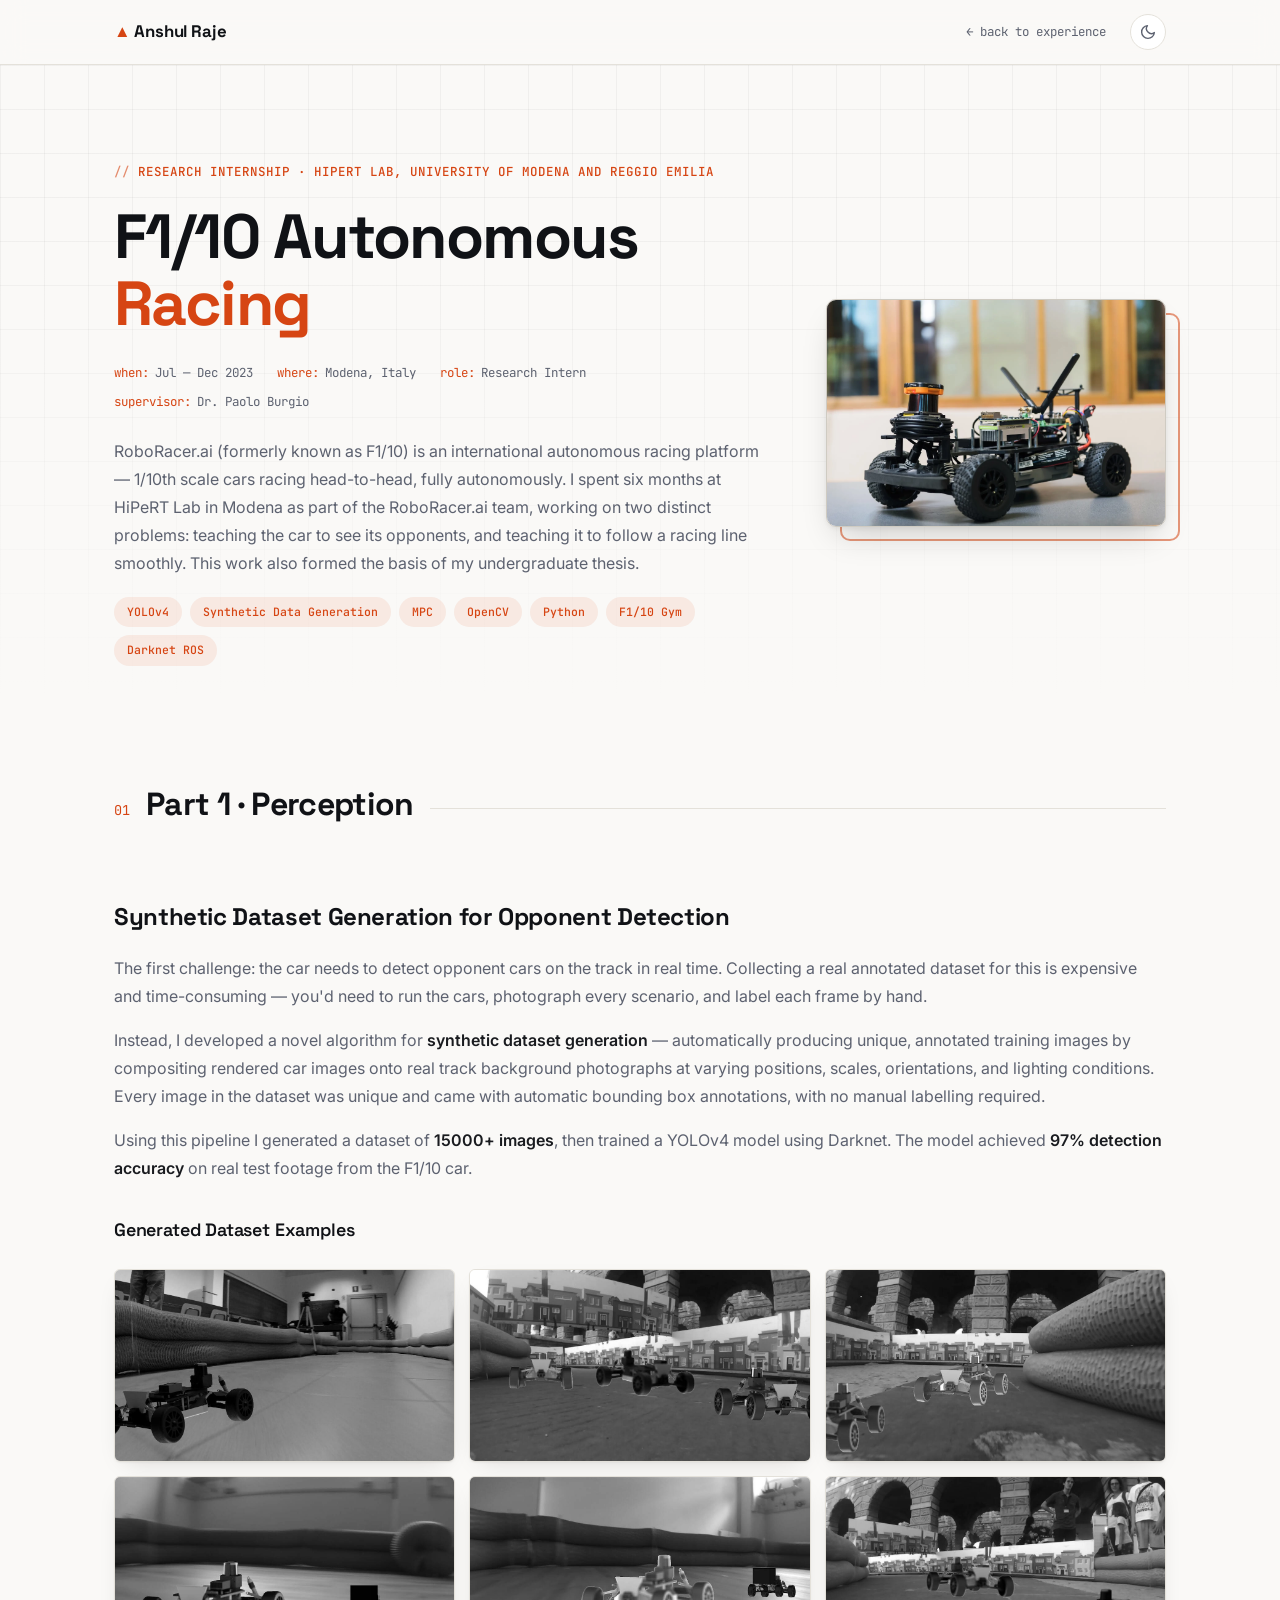
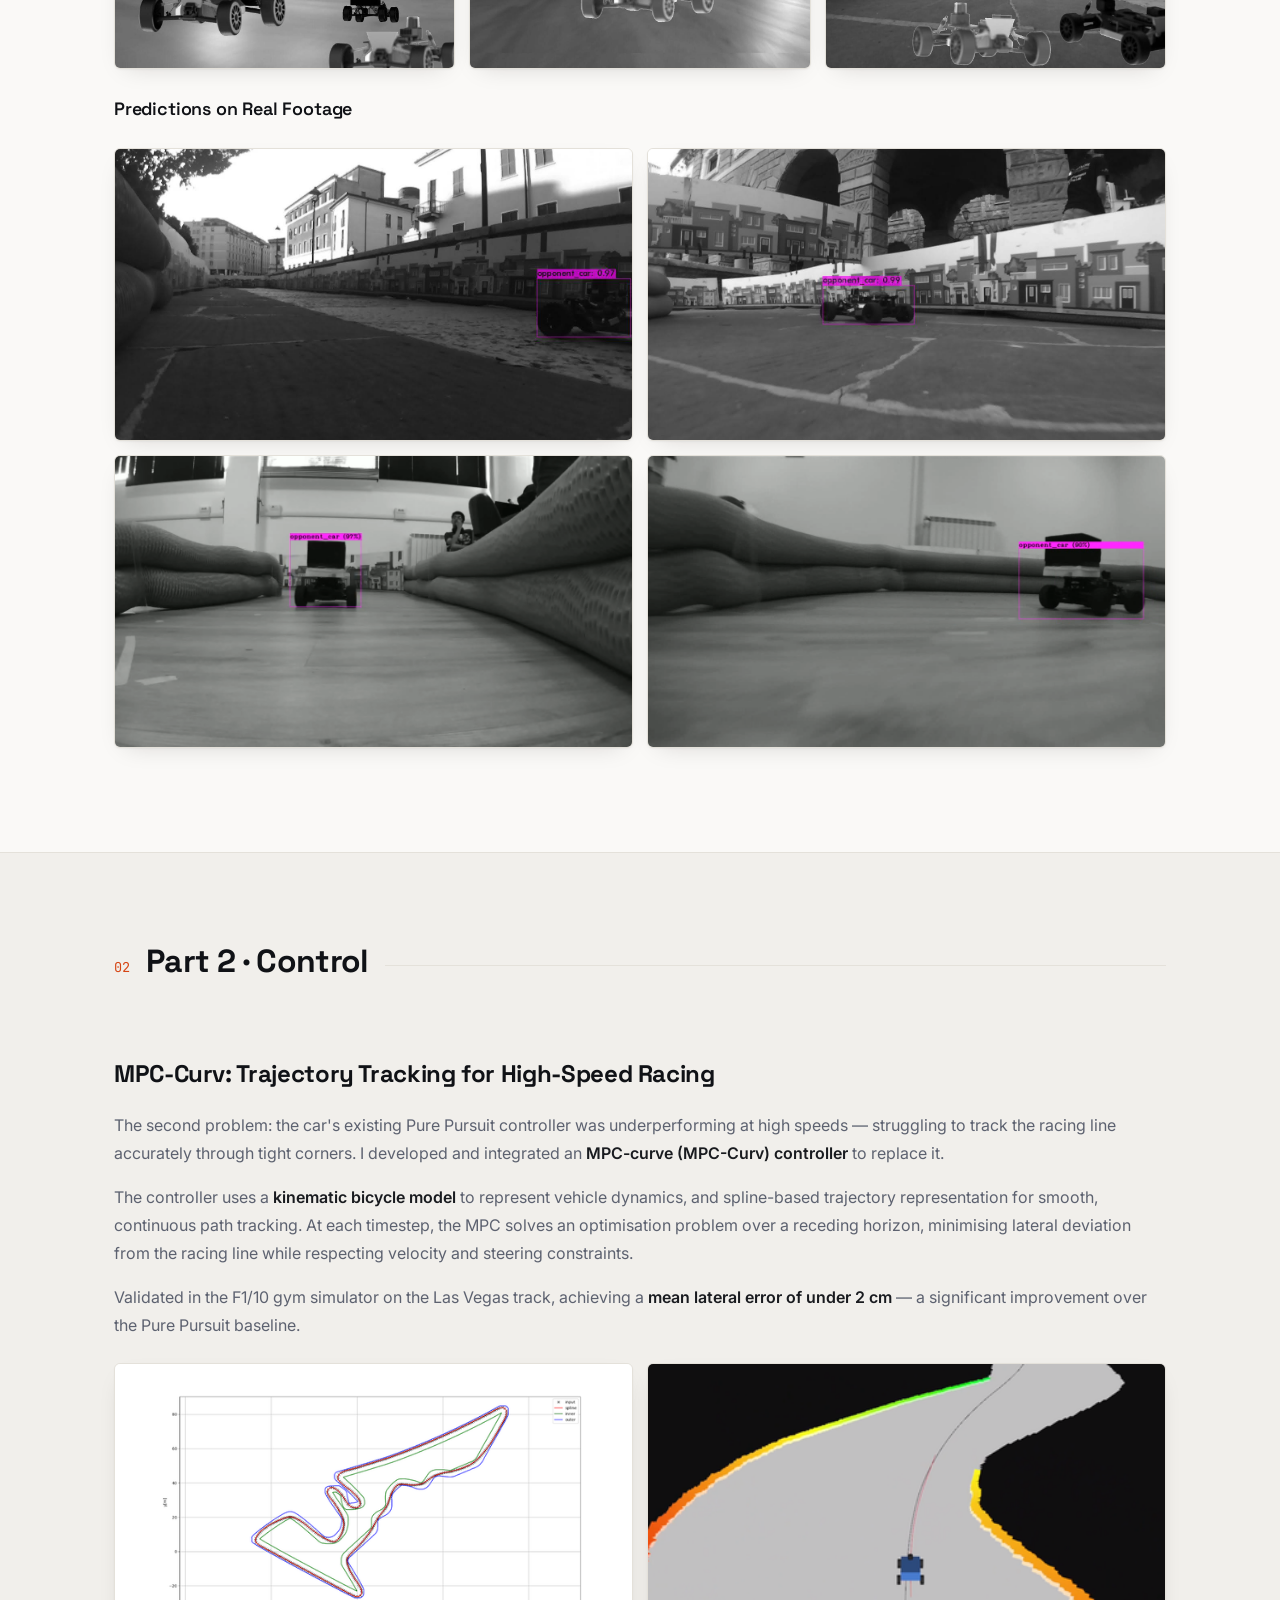
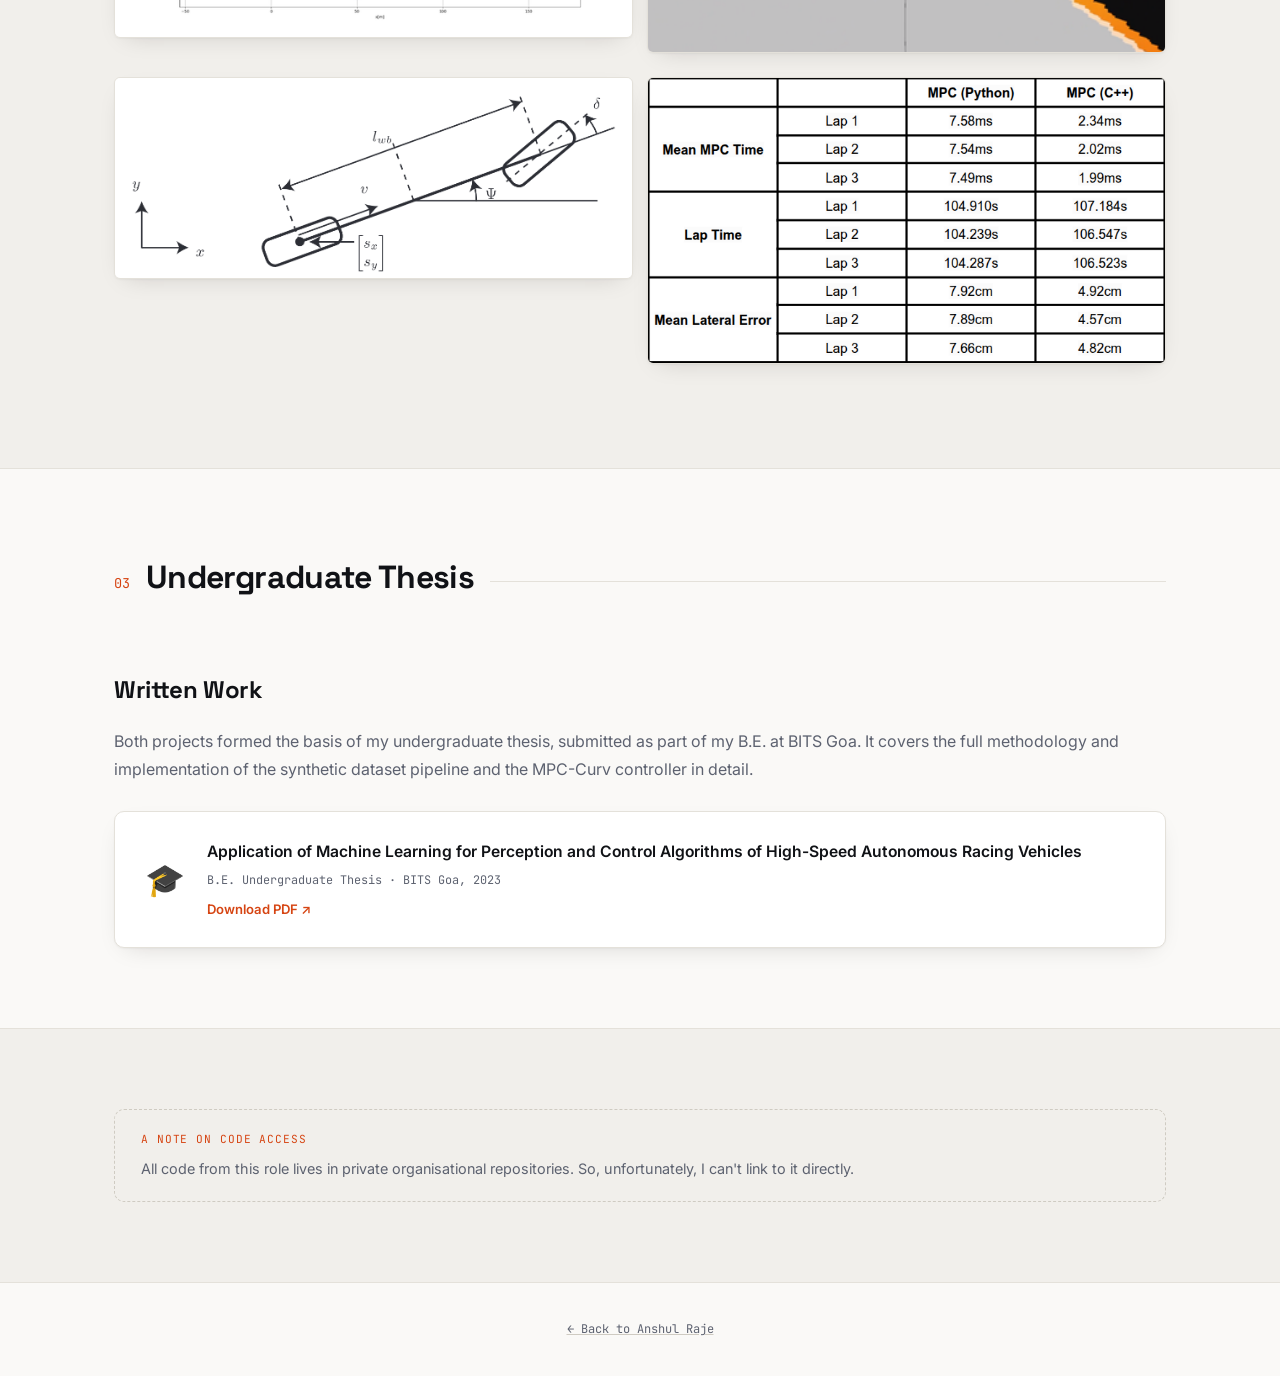
==== commit 554b4460: "updated resume; added attitude estimation project" ====
--- a/f110.html
+++ b/f110.html
@@ -31,7 +31,7 @@
     <div class="container">
       <a href="index.html" class="nav-brand"><span class="brand-mark">▲</span> Anshul Raje</a>
       <div class="nav-right">
-        <a href="index.html#projects" class="nav-back">← back to projects</a>
+        <a href="index.html#experience" class="nav-back">← back to experience</a>
         <button class="theme-toggle" aria-label="Toggle light / dark theme">
           <svg class="icon-moon" viewBox="0 0 24 24" fill="none" stroke="currentColor" stroke-width="2"
             stroke-linecap="round" stroke-linejoin="round">
@@ -106,7 +106,7 @@
           bounding box annotations, with no manual labelling required.
         </p>
         <p>
-          Using this pipeline I generated a dataset of <strong>1500+ images</strong>,
+          Using this pipeline I generated a dataset of <strong>15000+ images</strong>,
           then trained a YOLOv4 model using Darknet. The model achieved
           <strong>97% detection accuracy</strong> on real test footage from the F1/10 car.
         </p>
--- a/css/style.css
+++ b/css/style.css
@@ -426,30 +426,21 @@
   .exp-item { grid-template-columns: 1fr; gap: 8px; padding: 28px 0; }
 }
 
-/* ════════ PROJECT CARDS ════════ */
-.projects-grid {
-  display: grid;
-  grid-template-columns: repeat(3, 1fr);
-  gap: 20px;
-}
-@media (max-width: 900px) { .projects-grid { grid-template-columns: repeat(2, 1fr); } }
-@media (max-width: 560px) { .projects-grid { grid-template-columns: 1fr; } }
-
-.project-card {
+/* ════════ CARD ROWS ════════ */
+/* .exp-item row layout wrapped in card chrome — used by Experience and Projects. */
+.card-list { gap: 20px; }
+
+.card-item {
   position: relative;
-  display: flex;
-  flex-direction: column;
-  gap: 12px;
+  padding: 28px;
   background: var(--surface);
   border: 1px solid var(--border);
   border-radius: var(--radius);
-  padding: 28px;
-  color: var(--text);
   box-shadow: var(--shadow);
+  overflow: hidden;
   transition: border-color 0.2s, transform 0.2s, box-shadow 0.2s;
-  overflow: hidden;
-}
-.project-card::before {
+}
+.card-item::before {
   content: "";
   position: absolute;
   top: 0; left: 0; right: 0;
@@ -459,33 +450,46 @@
   transform-origin: left;
   transition: transform 0.25s ease;
 }
-.project-card:hover {
+
+/* Lift only on entries that actually go somewhere. */
+a.card-item:hover {
   border-color: var(--accent);
   transform: translateY(-4px);
   box-shadow: var(--shadow-lift);
-  color: var(--text);
-}
-.project-card:hover::before { transform: scaleX(1); }
-
-.card-label {
-  font-family: var(--font-mono);
-  font-size: 0.68rem;
-  letter-spacing: 0.08em;
-  text-transform: uppercase;
-  color: var(--muted);
-}
-
-.project-card h3 { font-size: 1.22rem; margin: 0; }
-
-.project-card p { font-size: 0.9rem; color: var(--muted); flex: 1; margin: 0; }
-
-.card-cta {
-  font-size: 0.82rem;
-  font-weight: 600;
-  color: var(--accent);
-}
-.card-cta::after { content: " →"; transition: none; }
-.project-card:hover .card-cta::after { content: " ⟶"; }
+}
+a.card-item:hover::before { transform: scaleX(1); }
+
+@media (prefers-reduced-motion: reduce) {
+  .card-item, .card-item::before { transition: none; }
+  a.card-item:hover { transform: none; }
+}
+
+/* Outbound links sitting on the title line — [Video] [Report], as on the résumé. */
+.org-links { display: inline; margin-left: 10px; white-space: nowrap; }
+
+.org-link {
+  font-family: var(--font-mono);
+  font-size: 0.78rem;
+  font-weight: 500;
+  color: var(--accent);
+  background: var(--accent-tint);
+  border: 1px solid transparent;
+  border-radius: 6px;
+  padding: 3px 8px;
+  margin-right: 6px;
+  vertical-align: 2px;
+  transition: background 0.2s, border-color 0.2s, color 0.2s;
+}
+.org-link::before { content: "["; opacity: 0.55; margin-right: 1px; }
+.org-link::after { content: "]"; opacity: 0.55; margin-left: 1px; }
+.org-link:hover {
+  background: var(--accent);
+  border-color: var(--accent);
+  color: #fff;
+}
+.org-link:hover::before, .org-link:hover::after { opacity: 0.75; }
+
+@media (prefers-reduced-motion: reduce) { .org-link { transition: none; } }
 
 /* ════════ EDUCATION ════════ */
 .edu-list { display: flex; flex-direction: column; gap: 20px; }
